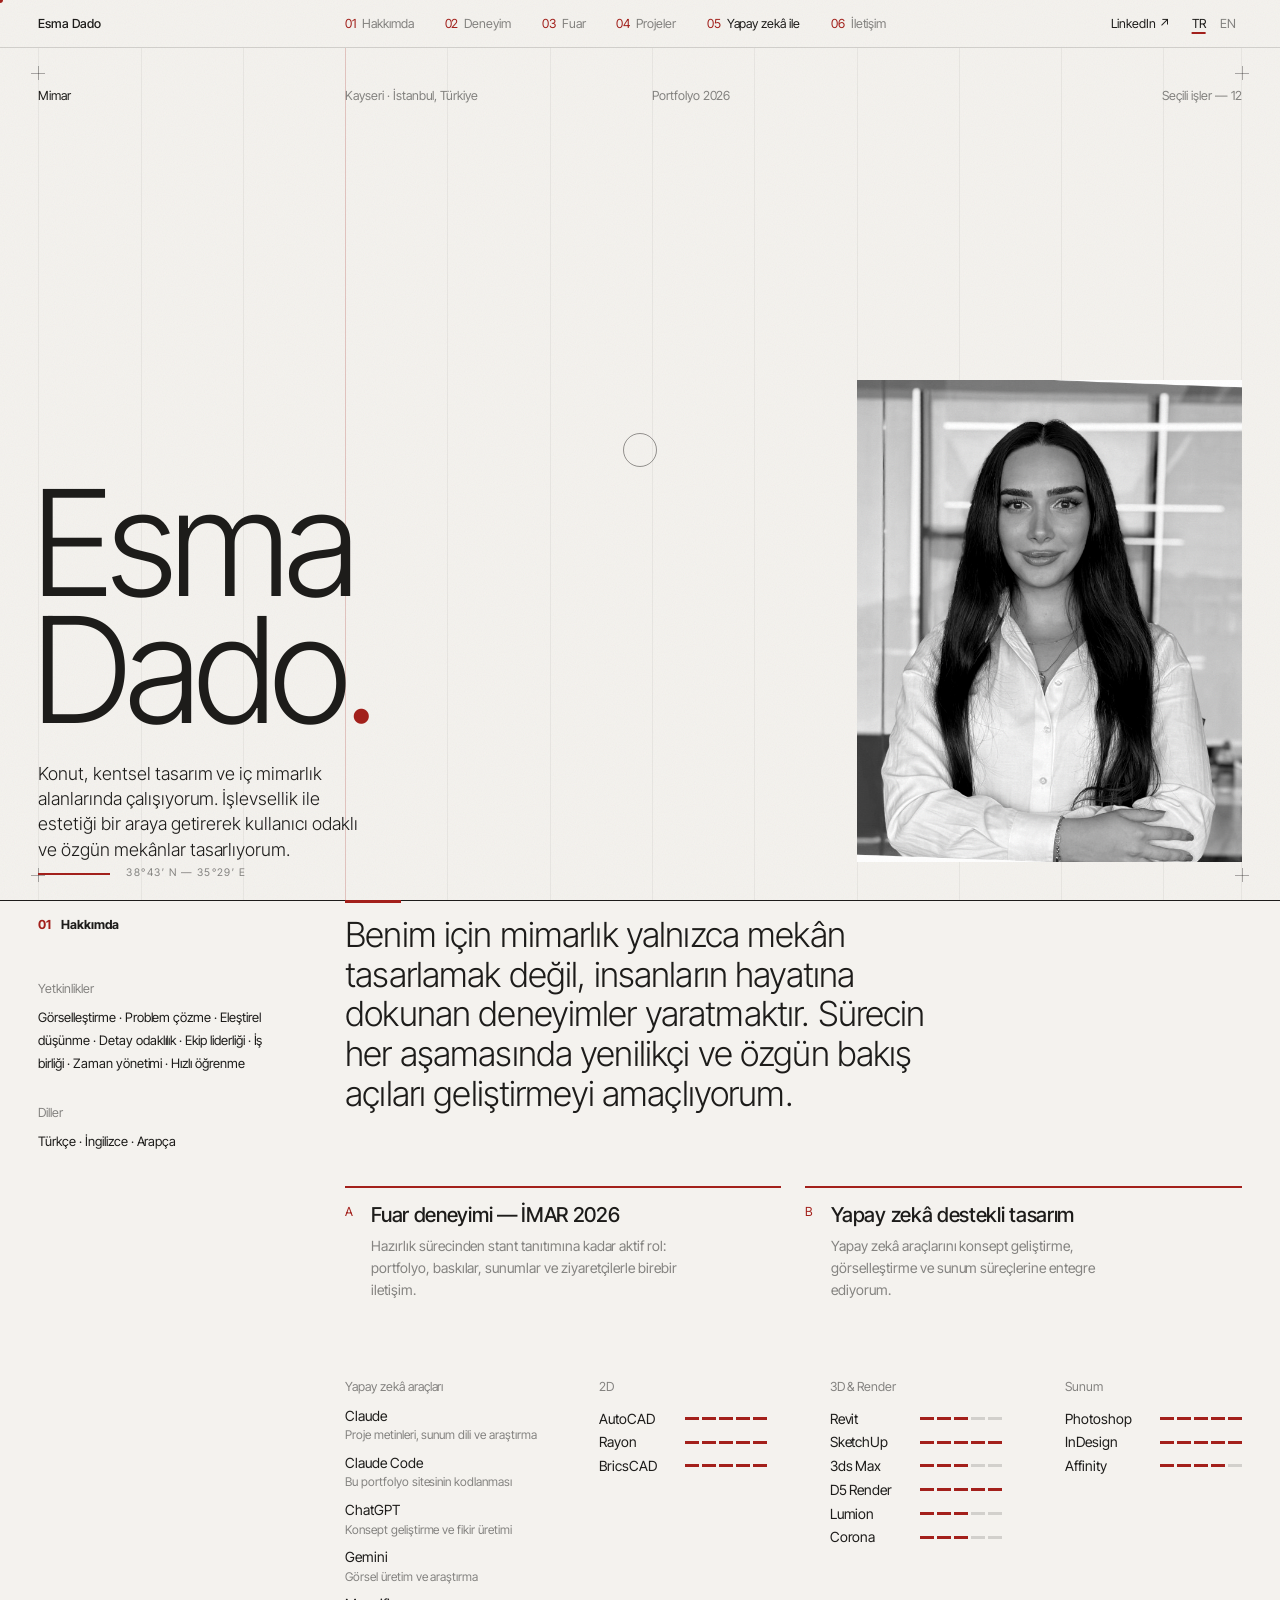
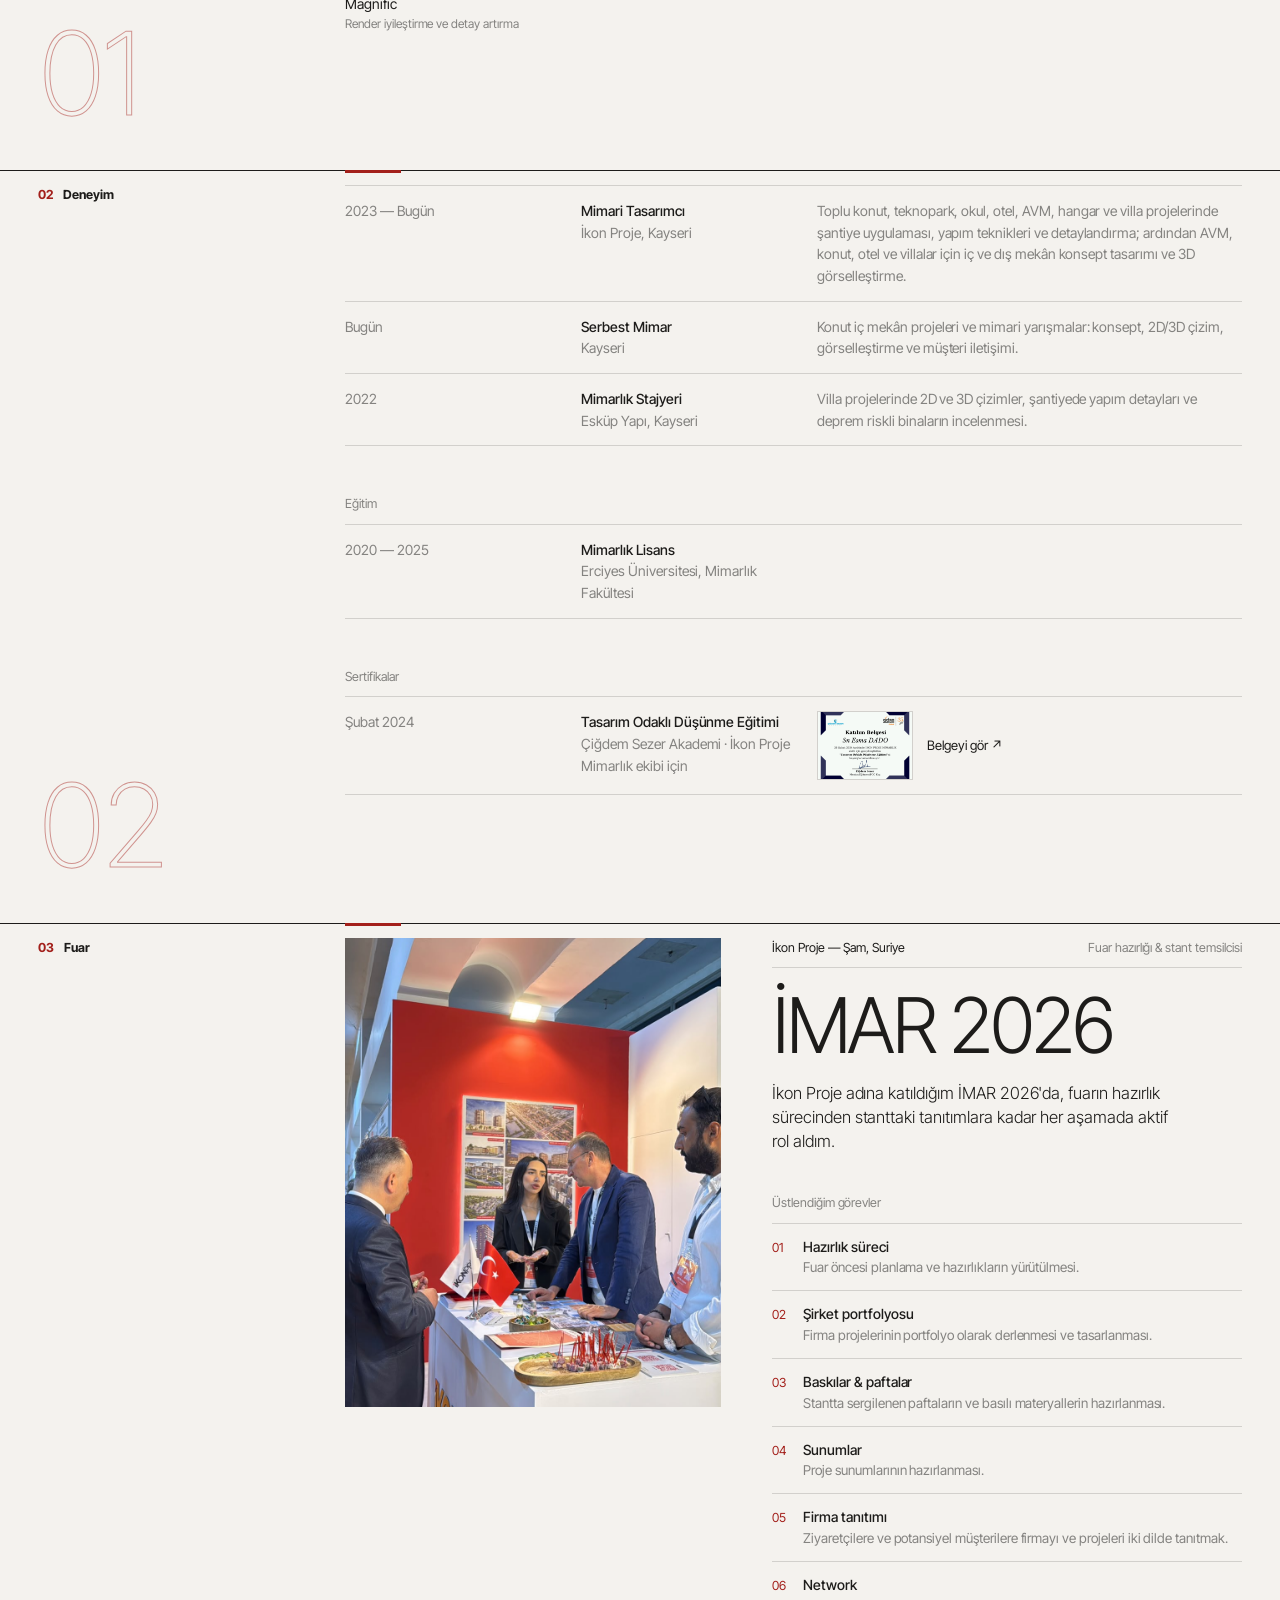
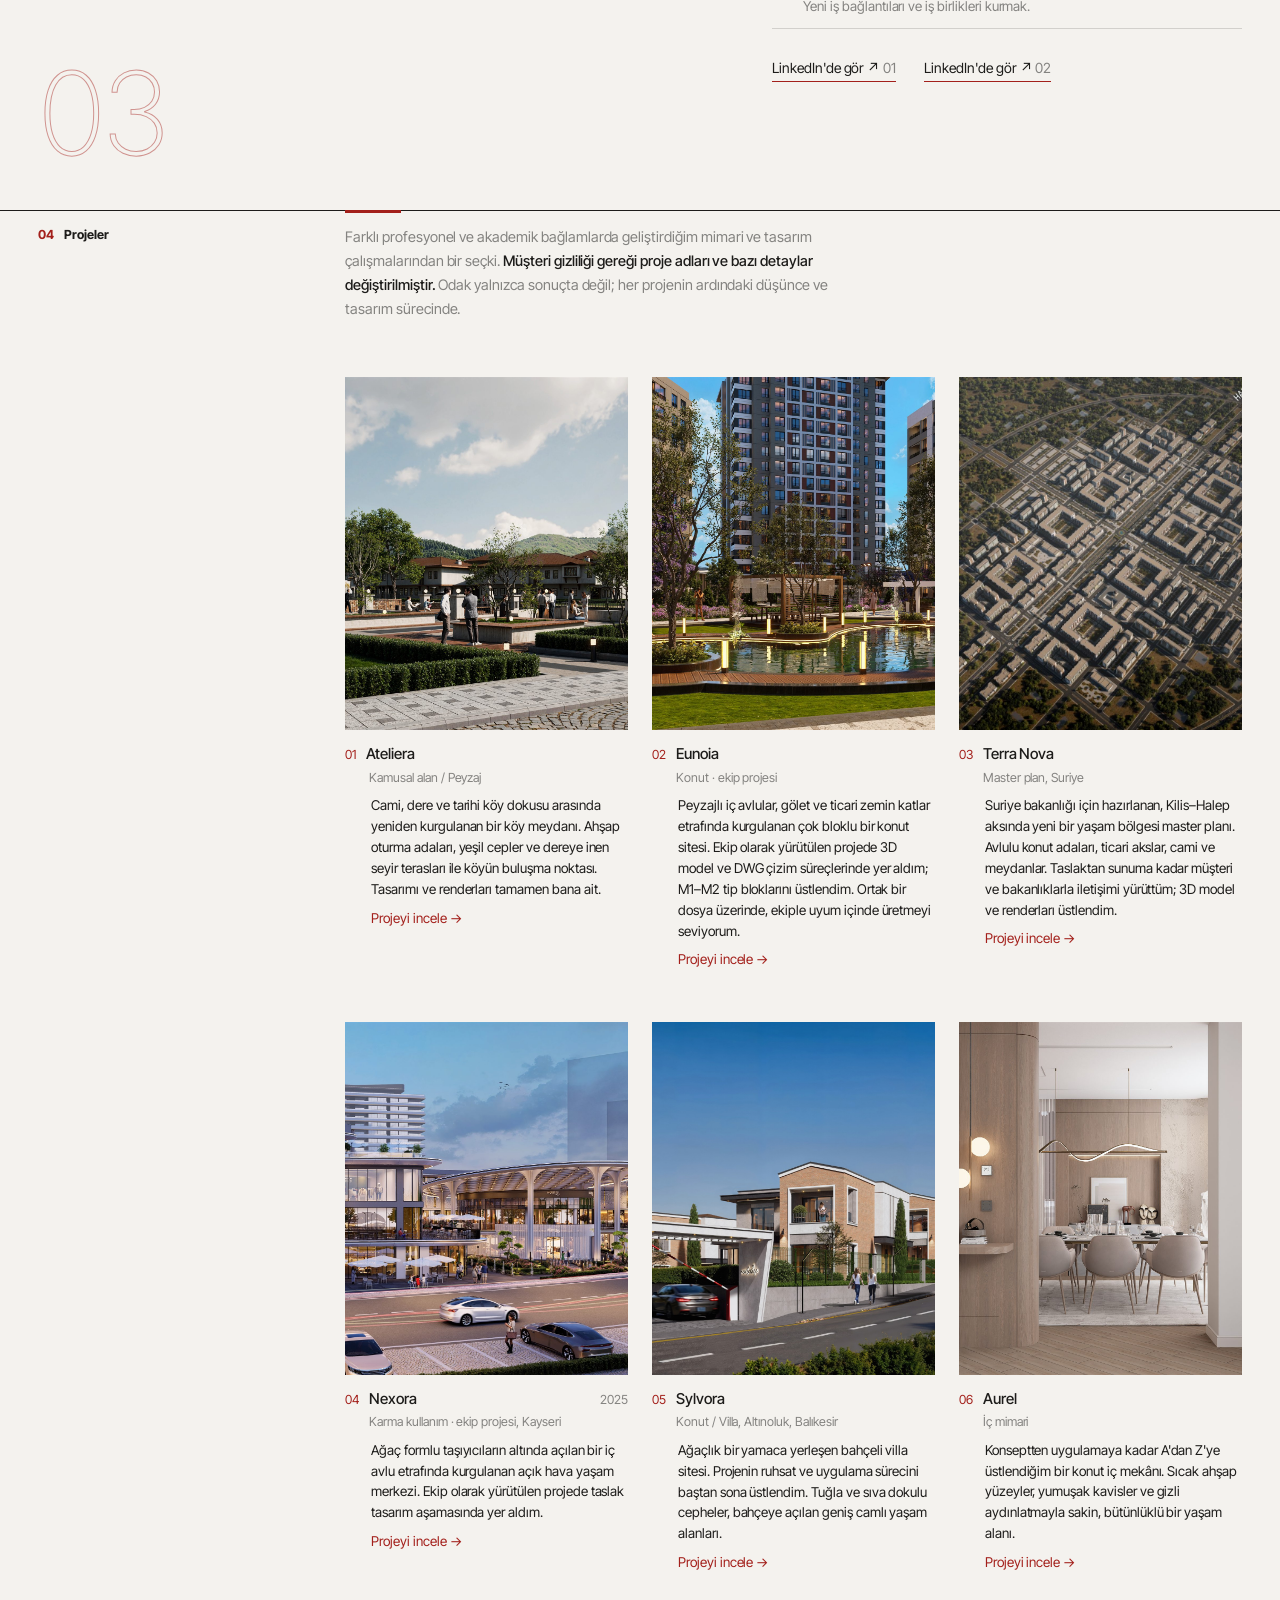
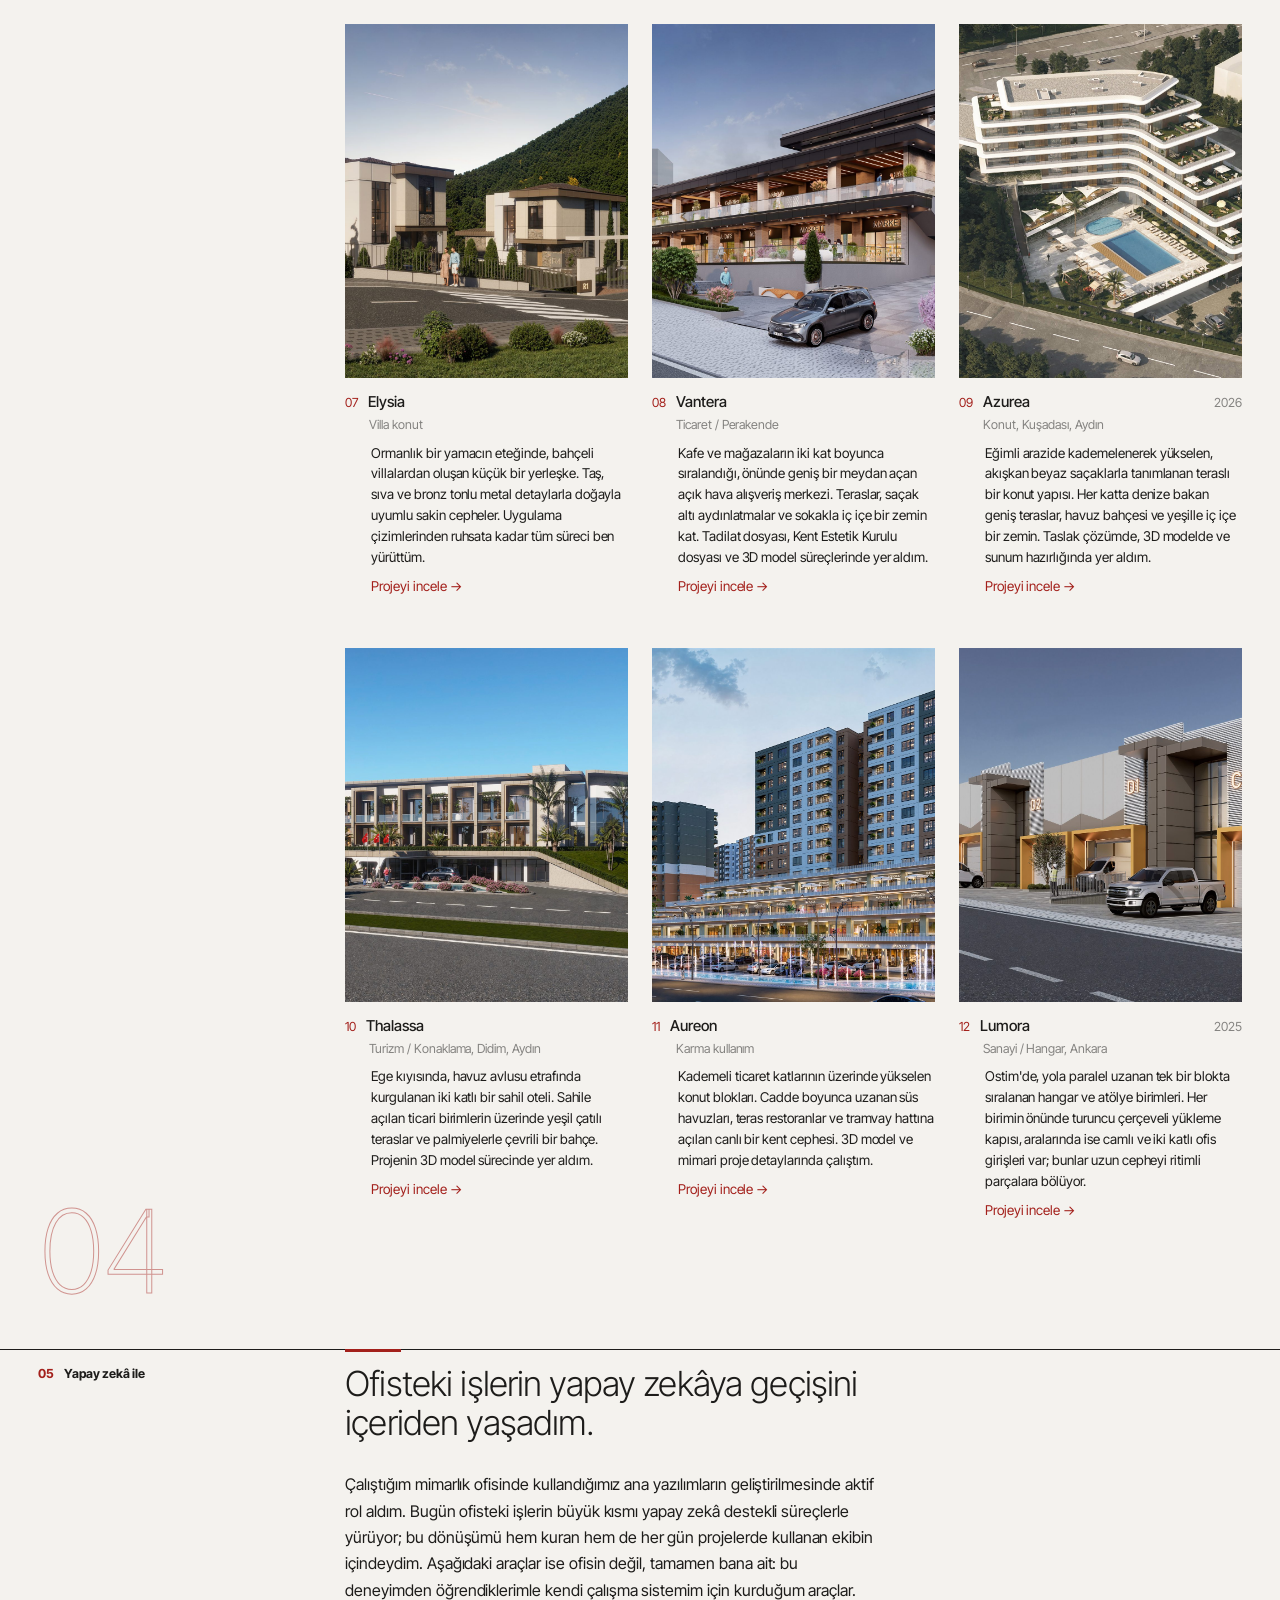
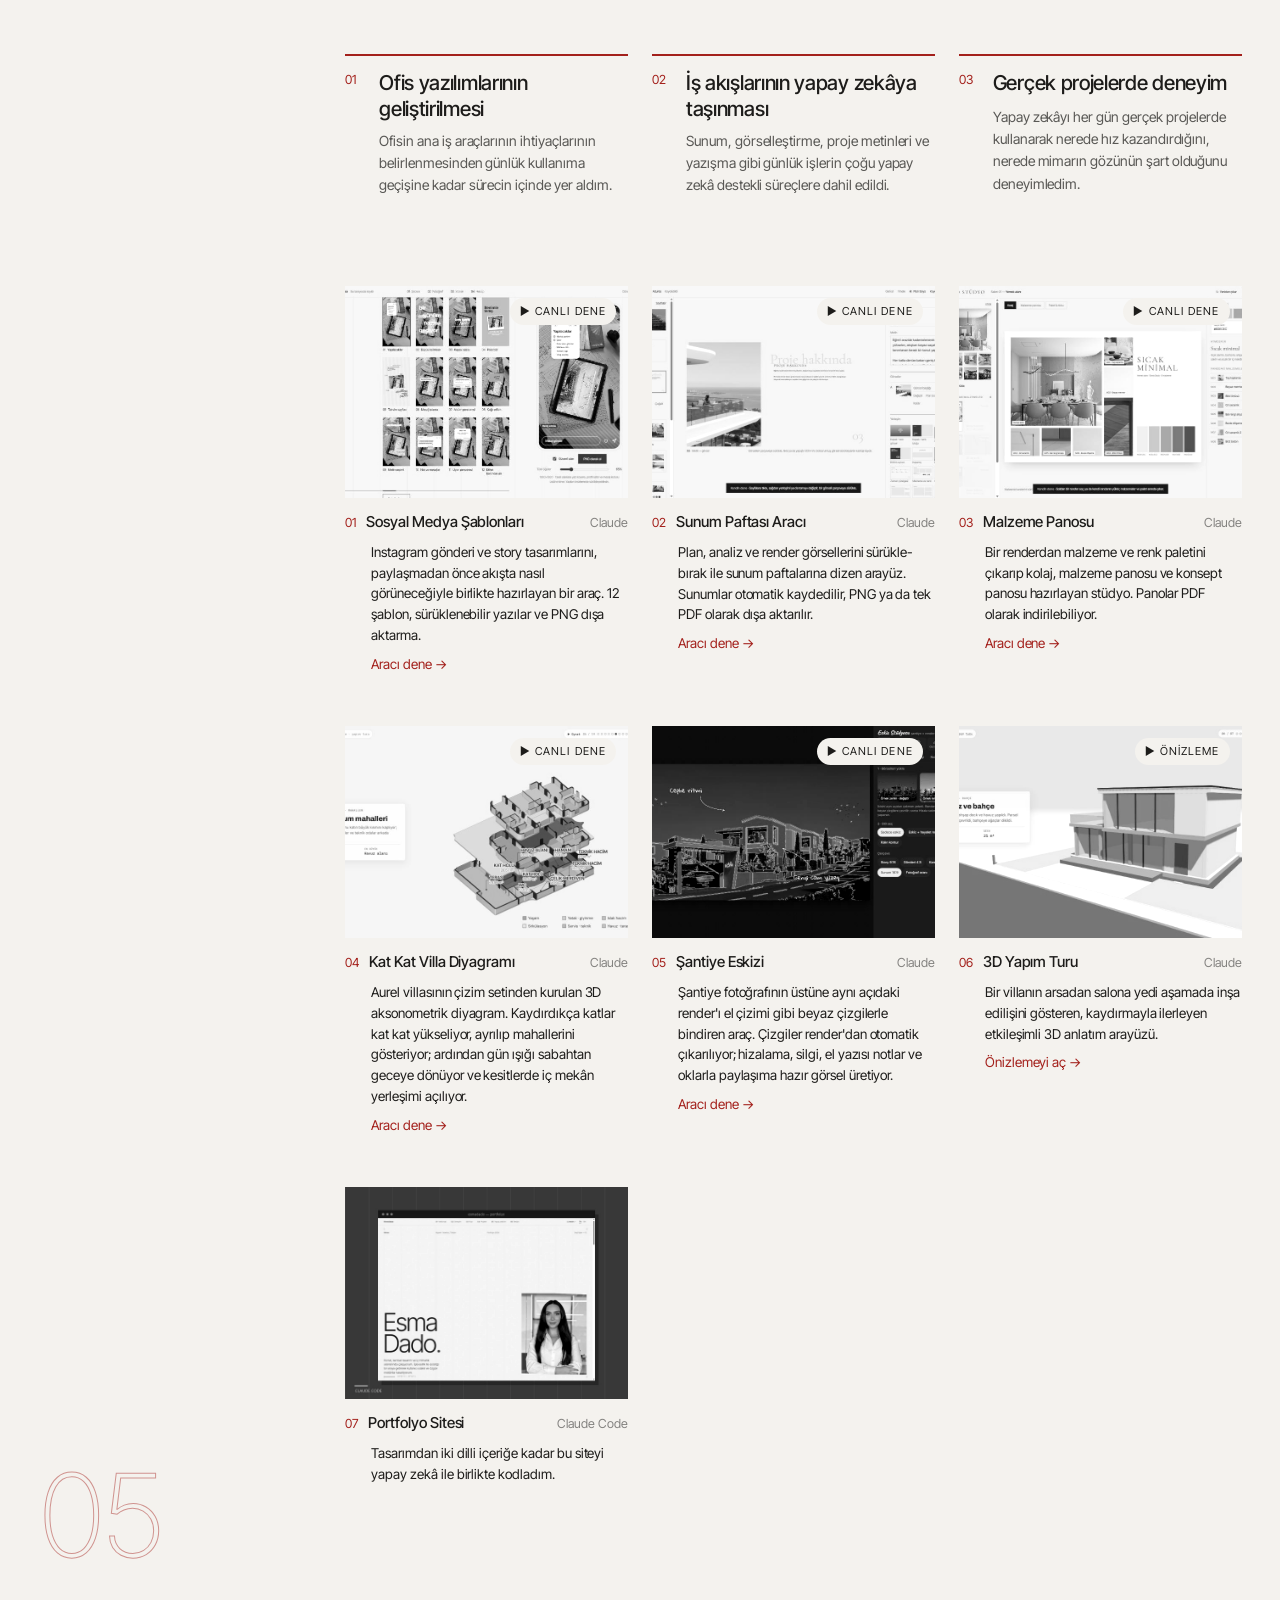
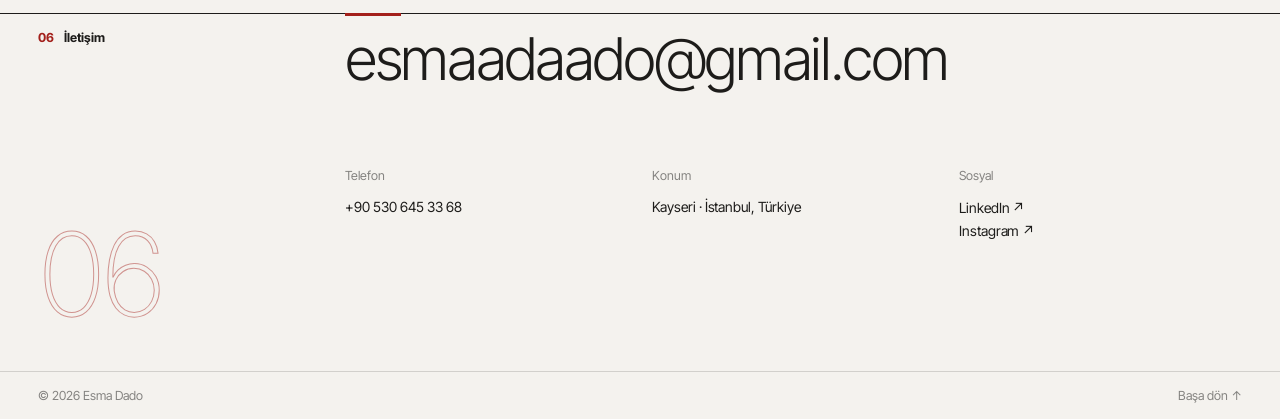
==== index.html @ 4243a0f6 "AI girişi: araçlar kişisel, ofisin değil Co-Authored-By: Claude Opus 5.5 <noreply@anthropic.com>" ====
<!doctype html>
<html lang="tr">
<head>
  <meta charset="utf-8" />
  <meta name="viewport" content="width=device-width, initial-scale=1" />
  <title>Esma Dado Portfolio</title>
  <meta name="description" content="Esma Dado — mimar. Konut, kentsel tasarım ve iç mimari projeleri, render ve yapay zekâ ile geliştirdiğim tasarım araçları." />
  <meta property="og:type" content="website" />
  <meta property="og:site_name" content="Esma Dado" />
  <meta property="og:title" content="Esma Dado — Mimar · Portfolyo" />
  <meta property="og:description" content="Konut, kentsel tasarım ve iç mimari projeleri, render ve yapay zekâ ile geliştirdiğim tasarım araçları." />
  <meta property="og:url" content="https://esmaadaado-hub.github.io/" />
  <meta property="og:image" content="https://esmaadaado-hub.github.io/assets/og.jpg" />
  <meta property="og:image:width" content="1200" />
  <meta property="og:image:height" content="630" />
  <meta property="og:locale" content="tr_TR" />
  <meta name="twitter:card" content="summary_large_image" />
  <link rel="icon" href="favicon.png" type="image/png" sizes="32x32" />
  <link rel="apple-touch-icon" href="apple-touch-icon.png" />
  <link rel="preconnect" href="https://fonts.googleapis.com" />
  <link rel="preconnect" href="https://fonts.gstatic.com" crossorigin />
  <link href="https://fonts.googleapis.com/css2?family=Inter+Tight:wght@300;400;500&display=swap" rel="stylesheet" />
  <link rel="stylesheet" href="style.css?v=20261121214829" />
</head>
<body>
  <!-- Sayfa, script.js tarafından data.js'e göre oluşturulur -->
  <div id="app"></div>
  <script src="data.js?v=20261121214829"></script>
  <script src="script.js?v=20261121214829"></script>
  <script src="editor.js?v=20261121214829"></script>
</body>
</html>
---- style.css ----
/* =========================================================
   STİLLER — renkler data.js içindeki "renkler"den gelir.
   ========================================================= */
:root {
  --paper: #f4f2ee;
  --ink: #1d1c1a;
  --red: #a3201b;
  --muted: color-mix(in srgb, var(--ink) 52%, var(--paper));
  --line: color-mix(in srgb, var(--ink) 16%, var(--paper));
  --font: "Inter Tight", "Helvetica Neue", Helvetica, Arial, sans-serif;
  --gx: clamp(16px, 3vw, 40px); /* sayfa kenar boşluğu */
  --gap: clamp(12px, 2vw, 24px); /* sütun aralığı */
}

* { box-sizing: border-box; margin: 0; padding: 0; }
html { scroll-behavior: smooth; }
body {
  background: var(--paper);
  color: var(--ink);
  font-family: var(--font);
  font-weight: 400;
  font-size: 14px;
  line-height: 1.55;
  letter-spacing: -0.003em;
  -webkit-font-smoothing: antialiased;
}
a { color: inherit; text-decoration: none; }
img { display: block; width: 100%; height: 100%; object-fit: cover; }
ul, ol { list-style: none; }
::selection { background: var(--red); color: var(--paper); }

/* 12 sütunlu ızgara */
.grid { display: grid; grid-template-columns: repeat(12, minmax(0, 1fr)); column-gap: var(--gap); padding: 0 var(--gx); }
.muted { color: var(--muted); }
.red { color: var(--red); }

/* ---------- Arka plan: çizim ızgarası + kâğıt dokusu ---------- */
.bg-grid {
  position: fixed; inset: 0; z-index: 0; pointer-events: none;
  height: 100vh;
}
.bg-grid i {
  display: block; height: 100%;
  border-left: 1px solid color-mix(in srgb, var(--ink) 5%, transparent);
}
.bg-grid i:last-child { border-right: 1px solid color-mix(in srgb, var(--ink) 5%, transparent); }
body::after {
  content: ""; position: fixed; inset: 0; z-index: 100; pointer-events: none;
  opacity: 0.06; mix-blend-mode: multiply;
  background-image: url("data:image/svg+xml,%3Csvg xmlns='http://www.w3.org/2000/svg' width='160' height='160'%3E%3Cfilter id='n'%3E%3CfeTurbulence type='fractalNoise' baseFrequency='.9' numOctaves='2' stitchTiles='stitch'/%3E%3C/filter%3E%3Crect width='100%25' height='100%25' filter='url(%23n)'/%3E%3C/svg%3E");
}
main, .foot { position: relative; z-index: 1; }

/* Kırmızı detaylar */
.bg-grid i:nth-child(4) { border-left-color: color-mix(in srgb, var(--red) 22%, transparent); }
.sec { position: relative; }
.sec-body { position: relative; }
.sec-body::before {
  content: ""; position: absolute; left: 0; top: -15px; width: 56px; height: 3px; background: var(--red);
}
.sec::after {
  content: attr(data-n); position: absolute; left: var(--gx); bottom: clamp(28px, 4vw, 56px); pointer-events: none;
  font-weight: 200; font-size: clamp(4.5rem, 9vw, 8.5rem); line-height: 0.8; letter-spacing: -0.05em;
  color: transparent; -webkit-text-stroke: 1px color-mix(in srgb, var(--red) 45%, transparent);
}
.bar { z-index: 10; }

/* Özel imleç */
html.has-cursor, html.has-cursor * { cursor: none !important; }
.cur-dot, .cur-ring { position: fixed; left: 0; top: 0; z-index: 200; pointer-events: none; }
.cur-dot { width: 6px; height: 6px; margin: -3px 0 0 -3px; border-radius: 50%; background: var(--red); }
.cur-ring {
  width: 34px; height: 34px; margin: -17px 0 0 -17px; border-radius: 50%;
  border: 1px solid color-mix(in srgb, var(--ink) 45%, transparent);
  display: grid; place-items: center;
  transition: width .25s ease, height .25s ease, margin .25s ease, background .25s ease, border-color .25s ease;
}
.cur-ring span { font-size: 11px; letter-spacing: .08em; color: var(--paper); opacity: 0; transition: opacity .2s; }
.cur-ring.on-link { width: 54px; height: 54px; margin: -27px 0 0 -27px; border-color: var(--red); background: color-mix(in srgb, var(--red) 8%, transparent); }
.cur-ring.on-card { width: 86px; height: 86px; margin: -43px 0 0 -43px; border-color: var(--red); background: var(--red); }
.cur-ring.on-card span { opacity: 1; }
.cur-ring.down { width: 26px; height: 26px; margin: -13px 0 0 -13px; }
html.cur-out .cur-dot, html.cur-out .cur-ring { opacity: 0; }

/* Giriş: pafta işaretleri */
.hero { position: relative; }
.marks { position: absolute; inset: 18px var(--gx); pointer-events: none; }
.cm { position: absolute; width: 14px; height: 14px; }
.cm::before, .cm::after { content: ""; position: absolute; background: var(--ink); opacity: 0.35; }
.cm::before { left: 0; right: 0; top: 50%; height: 1px; }
.cm::after { top: 0; bottom: 0; left: 50%; width: 1px; }
.cm.tl { top: 0; left: -7px; } .cm.tr { top: 0; right: -7px; }
.cm.bl { bottom: 0; left: -7px; } .cm.br { bottom: 0; right: -7px; }
.coord {
  position: absolute; left: 88px; bottom: 1px;
  font-size: 10.5px; letter-spacing: 0.14em; color: var(--muted); white-space: nowrap;
}
.datum { position: absolute; left: 0; bottom: 7px; width: 72px; height: 2px; background: var(--red); }

/* ---------- Üst çubuk ---------- */
.bar {
  position: sticky; top: 0; z-index: 10;
  background: var(--paper);
  border-bottom: 1px solid var(--line);
  height: 48px; align-items: center;
  font-size: 12.5px;
}
.bar .who { grid-column: 1 / 4; font-weight: 500; }
.bar nav { grid-column: 4 / 10; display: flex; gap: clamp(14px, 2.4vw, 32px); }
.bar nav a { color: var(--muted); transition: color 0.2s; }
.bar nav a:hover, .bar nav a.on { color: var(--ink); }
.bar nav a span { color: var(--red); margin-right: 6px; }
.lang { grid-column: 10 / 13; justify-self: end; display: flex; align-items: center; gap: 2px; }
.lang .li { margin-right: 14px; white-space: nowrap; transition: color 0.2s; }
.lang .li:hover { color: var(--red); }
.lang button {
  font: inherit; background: none; border: 0; cursor: pointer; color: var(--muted);
  padding: 4px 6px;
}
.lang button.on { color: var(--ink); text-decoration: underline; text-decoration-color: var(--red); text-underline-offset: 4px; text-decoration-thickness: 1.5px; }

/* ---------- Giriş ---------- */
.hero { min-height: calc(100svh - 48px); align-content: space-between; padding-top: var(--gx); padding-bottom: var(--gx); row-gap: 48px; }
.hero-meta { grid-column: 1 / 13; display: grid; grid-template-columns: subgrid; font-size: 12.5px; }
.hero-meta p:nth-child(1) { grid-column: 1 / 4; }
.hero-meta p:nth-child(2) { grid-column: 4 / 7; }
.hero-meta p:nth-child(3) { grid-column: 7 / 10; }
.hero-meta p:nth-child(4) { grid-column: 10 / 13; text-align: right; }

.hero-photo { grid-column: 9 / 13; grid-row: 2; align-self: end; aspect-ratio: 4 / 5; overflow: hidden; background: var(--line); }
.hero-photo img { filter: grayscale(1) contrast(1.05); transition: filter 0.6s; }
.hero-photo:hover img { filter: none; }

.hero-name { grid-column: 1 / 9; grid-row: 2; align-self: end; }
.hero-name h1 {
  font-weight: 300; font-size: clamp(3.4rem, 11.5vw, 11rem);
  line-height: 0.86; letter-spacing: -0.055em; margin-left: -0.05em;
}
.hero-name h1 i { font-style: normal; color: var(--red); }
.hero-name p { margin-top: 28px; max-width: 34ch; font-size: clamp(1rem, 1.4vw, 1.2rem); line-height: 1.4; font-weight: 300; }

/* ---------- Bölümler ---------- */
.sec { border-top: 1px solid var(--ink); padding-top: 14px; padding-bottom: clamp(72px, 10vw, 140px); }
.sec-head { grid-column: 1 / 4; font-size: 12.5px; display: flex; gap: 10px; align-self: start; }
.sec-head span { color: var(--red); }
.sec-body { grid-column: 4 / 13; }

.lead { font-weight: 300; font-size: clamp(1.5rem, 2.7vw, 2.5rem); line-height: 1.15; letter-spacing: -0.025em; max-width: 30ch; }
.cols { display: grid; grid-template-columns: repeat(auto-fit, minmax(150px, 1fr)); gap: var(--gap); margin-top: clamp(40px, 6vw, 80px); }
.cols h3, .label { font-weight: 400; font-size: 12.5px; color: var(--muted); margin-bottom: 10px; }
.cols li { line-height: 1.7; }
/* Hakkımda: sütunlar içerik kadar, aradaki boşluklar eşit */
#hakkimda .cols { display: flex; flex-wrap: wrap; justify-content: space-between; column-gap: 32px; row-gap: 32px; }
#hakkimda .cols > div { flex: 0 0 auto; }
/* Hakkımda: sol boşlukta sade yetkinlik ve dil listesi */
.sec-aside { grid-column: 1 / 4; grid-row: 1; align-self: start; margin-top: 64px; padding-right: var(--gap); }
#hakkimda .sec-head, #hakkimda .sec-body { grid-row: 1; }
.sec-aside h3 { font-weight: 400; font-size: 12.5px; color: var(--muted); margin: 0 0 8px; }
.sec-aside p { font-size: 13px; line-height: 1.75; max-width: 30ch; margin-bottom: 28px; }
/* Yapay zekâ araçları */
.cols li.ai-tool { line-height: 1.35; margin-bottom: 10px; }
.cols li.ai-tool small { display: block; color: var(--muted); font-size: 12px; margin-top: 2px; }
.ai-works .work-img { aspect-ratio: 4 / 3; }
/* Yapay zekâ bölümü girişi: ofisteki deneyim */
.ai-intro { margin-bottom: clamp(48px, 7vw, 96px); }
.ai-intro .lead { max-width: 26ch; }
.ai-intro .para { max-width: 60ch; color: var(--ink); font-size: 16px; line-height: 1.65; }
.focus.ai-points { grid-template-columns: repeat(3, minmax(0, 1fr)); margin-top: clamp(32px, 4vw, 56px); }
.focus.ai-points > div { grid-template-columns: 3ch 1fr; }
.focus.ai-points p { color: color-mix(in srgb, var(--ink) 72%, var(--paper)); font-size: 14px; line-height: 1.6; }
@media (max-width: 1000px) { .focus.ai-points { grid-template-columns: 1fr; row-gap: 24px; } }
.work-img .play {
  position: absolute; right: 12px; top: 12px; font-style: normal; font-size: 11px; letter-spacing: .1em; text-transform: uppercase;
  background: var(--paper); color: var(--ink); padding: 5px 10px; border-radius: 99px;
}
/* AI önizleme penceresi */
.ai-view { padding-top: var(--gx); padding-bottom: 60px; row-gap: 28px; align-items: start; }
.ai-frame { grid-column: 1 / 10; position: relative; aspect-ratio: 16 / 10; background: var(--ink); overflow: hidden; }
.ai-frame iframe { position: absolute; inset: 0; width: 100%; height: 100%; border: 0; pointer-events: none; }
.ai-shield { position: absolute; inset: 0; }
.ai-img { position: absolute; inset: 0; overflow: auto; scrollbar-width: none; background: var(--paper); }
.ai-img img { display: block; width: 100%; height: auto; }
.ai-badge {
  position: absolute; left: 14px; bottom: 14px; font-size: 11px; letter-spacing: .12em; text-transform: uppercase;
  background: var(--red); color: var(--paper); padding: 5px 10px;
}
.ai-frame.live { aspect-ratio: 16 / 10 !important; box-shadow: 0 0 0 1px var(--line); }
.ai-scale { position: absolute; left: 0; top: 0; width: 1440px; height: 900px; transform-origin: 0 0; }
.ai-frame.live iframe { pointer-events: auto; }
.ai-full { color: var(--red); text-decoration: underline; text-underline-offset: 4px; font-size: 13px; }
.ai-info { grid-column: 10 / 13; }
.ai-info h2 { font-weight: 300; font-size: clamp(1.8rem, 2.6vw, 2.6rem); letter-spacing: -.04em; line-height: 1; margin: 6px 0 16px; }
/* Yazılım seviyeleri */
.cols li.sk { display: flex; align-items: center; justify-content: space-between; gap: 28px; }
.lv { display: inline-flex; gap: 3px; flex-shrink: 0; }
.lv i { display: block; width: 14px; height: 3px; background: var(--line); }
.lv i.on { background: var(--red); }
/* Öne çıkanlar */
.focus { display: grid; grid-template-columns: repeat(2, minmax(0, 1fr)); gap: var(--gap); margin-top: clamp(40px, 6vw, 72px); }
.focus > div { border-top: 2px solid var(--red); padding-top: 14px; display: grid; grid-template-columns: 2ch 1fr; column-gap: 10px; }
.focus span { font-size: 12.5px; }
.focus h3 { font-weight: 500; font-size: clamp(1.05rem, 1.6vw, 1.35rem); letter-spacing: -0.015em; line-height: 1.25; }
.focus p { grid-column: 2; color: var(--muted); margin-top: 8px; max-width: 40ch; }
.para { max-width: 52ch; color: var(--muted); margin-top: 28px; font-size: 15px; }

/* Deneyim tablosu */
.table li {
  display: grid; grid-template-columns: 3fr 3fr 6fr; gap: var(--gap);
  padding: 14px 0; border-top: 1px solid var(--line);
}
.table li:last-child { border-bottom: 1px solid var(--line); }
.table .t { font-weight: 500; }
.table .d { color: var(--muted); }
.table + .label { margin-top: 48px; }
.certs .cert { display: flex; align-items: center; gap: 14px; font-size: 13px; transition: color .2s; }
.certs .cert img { width: 96px; height: auto; border: 1px solid var(--line); }
.certs .cert:hover { color: var(--red); }

/* Fuar */
.fair { display: grid; grid-template-columns: 4fr 5fr; gap: clamp(24px, 4vw, 64px); align-items: start; }
.fair-img { aspect-ratio: 4 / 5; overflow: hidden; background: var(--line); position: sticky; top: 72px; }
.fair-img img { object-position: 50% 45%; }
.fair-meta { display: flex; justify-content: space-between; gap: 12px; font-size: 12.5px; border-bottom: 1px solid var(--line); padding-bottom: 10px; }
.fair-title { font-weight: 300; font-size: clamp(2.6rem, 6vw, 5.6rem); letter-spacing: -0.05em; line-height: 0.95; margin: 22px 0 18px; }
.fair-intro { font-size: clamp(1rem, 1.3vw, 1.15rem); font-weight: 300; line-height: 1.45; max-width: 40ch; margin-bottom: 40px; }
.tasks li { display: grid; grid-template-columns: 2.4ch 1fr; gap: 12px; padding: 12px 0; border-top: 1px solid var(--line); }
.tasks li:last-child { border-bottom: 1px solid var(--line); }
.tasks span { font-size: 12.5px; padding-top: 2px; }
.tasks b { font-weight: 500; }
.tasks p { color: var(--muted); font-size: 13.5px; }
.fair-links { display: flex; flex-wrap: wrap; gap: 12px 28px; margin-top: 28px; }
.fair-link { display: inline-block; border-bottom: 1.5px solid var(--red); padding-bottom: 2px; transition: color 0.2s; }
.fair-link:hover { color: var(--red); }

/* Projeler (6'lı ızgara) */
.works { display: grid; grid-template-columns: repeat(3, minmax(0, 1fr)); gap: clamp(32px, 4vw, 56px) var(--gap); }
.proj-note { max-width: 62ch; color: var(--muted); font-size: 14.5px; line-height: 1.65; margin: 0 0 clamp(36px, 5vw, 56px); }
.proj-note b { color: var(--ink); font-weight: 500; }
.work { display: block; }
.work-img {
  position: relative; aspect-ratio: 4 / 5; overflow: hidden;
  background: var(--red); color: var(--paper);
}
.work:nth-child(3n + 2) .work-img { background: color-mix(in srgb, var(--red) 12%, var(--paper)); color: var(--red); }
.work:nth-child(3n + 3) .work-img { background: var(--ink); }
.work-img .n {
  position: absolute; left: 14px; bottom: 6px;
  font-size: clamp(3rem, 6vw, 5.5rem); font-weight: 300; letter-spacing: -0.05em; line-height: 1;
}
.work-img img { transition: transform 0.8s cubic-bezier(.2,.7,.2,1); }
.work:hover .work-img img { transform: scale(1.03); }
/* Yapay zekâ önizlemeleri: profil fotoğrafı gibi siyah-beyaz, üstüne gelince renkli */
@media (hover: hover) {
  .ai-works .work-img img { filter: grayscale(1) contrast(1.05); transition: filter 0.6s, transform 0.8s cubic-bezier(.2,.7,.2,1); }
  .ai-works .work:hover .work-img img, .ai-works .work:focus-visible .work-img img { filter: none; }
}
.work-cap { display: grid; grid-template-columns: auto 1fr auto; gap: 10px; padding-top: 12px; align-items: baseline; }
.work-cap .no { color: var(--red); font-size: 12.5px; }
.work-cap h3 { font-weight: 500; font-size: 15px; }
.work-cap .y { color: var(--muted); font-size: 12.5px; }
.work .meta { color: var(--muted); font-size: 12.5px; margin-top: 2px; padding-left: calc(2ch + 10px); }
.work .desc { margin-top: 8px; font-size: 13.5px; max-width: 40ch; padding-left: calc(2ch + 10px); }

.work .more { color: var(--red); }

/* Proje sayfası */
body.locked { overflow: hidden; }
.modal { position: fixed; inset: 0; z-index: 50; background: var(--paper); overflow-y: auto; }
.modal[hidden] { display: none; }
.modal .bar { position: sticky; }
.m-title { grid-column: 4 / 10; font-size: 12.5px; }
.m-close { grid-column: 10 / 13; justify-self: end; transition: color 0.2s; }
.m-close:hover { color: var(--red); }
.m-body { padding-top: var(--gx); padding-bottom: 80px; align-items: start; }
.m-info { grid-column: 1 / 5; position: sticky; top: calc(48px + var(--gx)); padding-right: var(--gap); }
.m-info h2 { font-weight: 300; font-size: clamp(2rem, 3.6vw, 3.4rem); letter-spacing: -0.045em; line-height: 1; margin: 8px 0 20px; }
.m-desc { font-weight: 300; font-size: 15px; line-height: 1.55; margin-bottom: 36px; max-width: 42ch; }
.m-info .label { margin-top: 0; }
.m-info .tasks { margin-bottom: 36px; }
.m-files a { display: flex; justify-content: space-between; gap: 12px; padding: 12px 0; border-top: 1px solid var(--line); border-bottom: 1px solid var(--line); transition: color 0.2s; }
.m-files a:hover { color: var(--red); }
.m-note { font-size: 13px; color: var(--muted); border-top: 1px solid var(--line); border-bottom: 1px solid var(--line); padding: 12px 0 12px 12px; border-left: 2px solid var(--red); max-width: 44ch; }
.m-gallery { grid-column: 5 / 13; display: grid; gap: var(--gap); }
.m-gallery figure { background: var(--line); }
.m-gallery img { height: auto; }
.m-gallery figcaption { background: var(--paper); font-size: 12px; color: var(--muted); padding-top: 6px; }

/* İletişim */
.mail {
  display: inline-block; font-weight: 300; font-size: clamp(1.8rem, 4.6vw, 4.2rem);
  letter-spacing: -0.04em; line-height: 1.05;
  background: linear-gradient(var(--red), var(--red)) 0 100% / 0 2px no-repeat;
  transition: background-size 0.4s, color 0.3s;
}
.mail:hover { color: var(--red); background-size: 100% 2px; }
.cols a:hover, .table a:hover, .foot a:hover { color: var(--red); }

/* Alt bilgi */
.foot { border-top: 1px solid var(--line); height: 48px; align-items: center; font-size: 12.5px; color: var(--muted); }
.foot p { grid-column: 1 / 7; }
.foot a { grid-column: 7 / 13; justify-self: end; }

/* ---------- Tablet ---------- */
@media (max-width: 1000px) {
  .works { grid-template-columns: repeat(2, minmax(0, 1fr)); }
  .work:nth-child(3n + 2) .work-img, .work:nth-child(3n + 3) .work-img { background: var(--red); color: var(--paper); }
  .work:nth-child(4n + 2) .work-img, .work:nth-child(4n + 3) .work-img { background: var(--ink); color: var(--paper); }
}

/* ---------- Telefon ---------- */
@media (max-width: 720px) {
  .bar nav { display: none; }
  .bar .who { grid-column: 1 / 9; }
  .lang { grid-column: 9 / 13; }
  .hero-meta p:nth-child(1) { grid-column: 1 / 7; }
  .hero-meta p:nth-child(2) { grid-column: 7 / 13; text-align: right; }
  .hero-meta p:nth-child(3), .hero-meta p:nth-child(4) { display: none; }
  .hero-photo { grid-column: 1 / 8; grid-row: 2; }
  .hero-name { grid-column: 1 / 13; grid-row: 3; }
  .sec-head { grid-column: 1 / 13; margin-bottom: 28px; }
  .sec-body { grid-column: 1 / 13; }
  .cols { grid-template-columns: 1fr 1fr; row-gap: 32px; }
  .table li { grid-template-columns: 1fr; gap: 2px; }
  .focus { grid-template-columns: 1fr; row-gap: 28px; }
  .fair { grid-template-columns: 1fr; }
  .marks { display: none; }
  .sec-aside { grid-column: 1 / 13; grid-row: auto; margin: 0 0 8px; }
  #hakkimda .sec-head, #hakkimda .sec-body { grid-row: auto; }
  .sec::after { display: none; }
  .ai-frame, .ai-info { grid-column: 1 / 13; }
  .ai-frame { aspect-ratio: 3 / 4; }
  .m-title { display: none; }
  .m-close { grid-column: 9 / 13; }
  .m-info, .m-gallery { grid-column: 1 / 13; }
  .m-info { position: static; padding-right: 0; margin-bottom: 32px; }
  .fair-img { position: static; }
  .hero { min-height: 0; row-gap: 32px; }
  .lang .li { margin-right: 8px; }
  .works { grid-template-columns: 1fr; }
  .work .meta, .work .desc { padding-left: 0; }
}
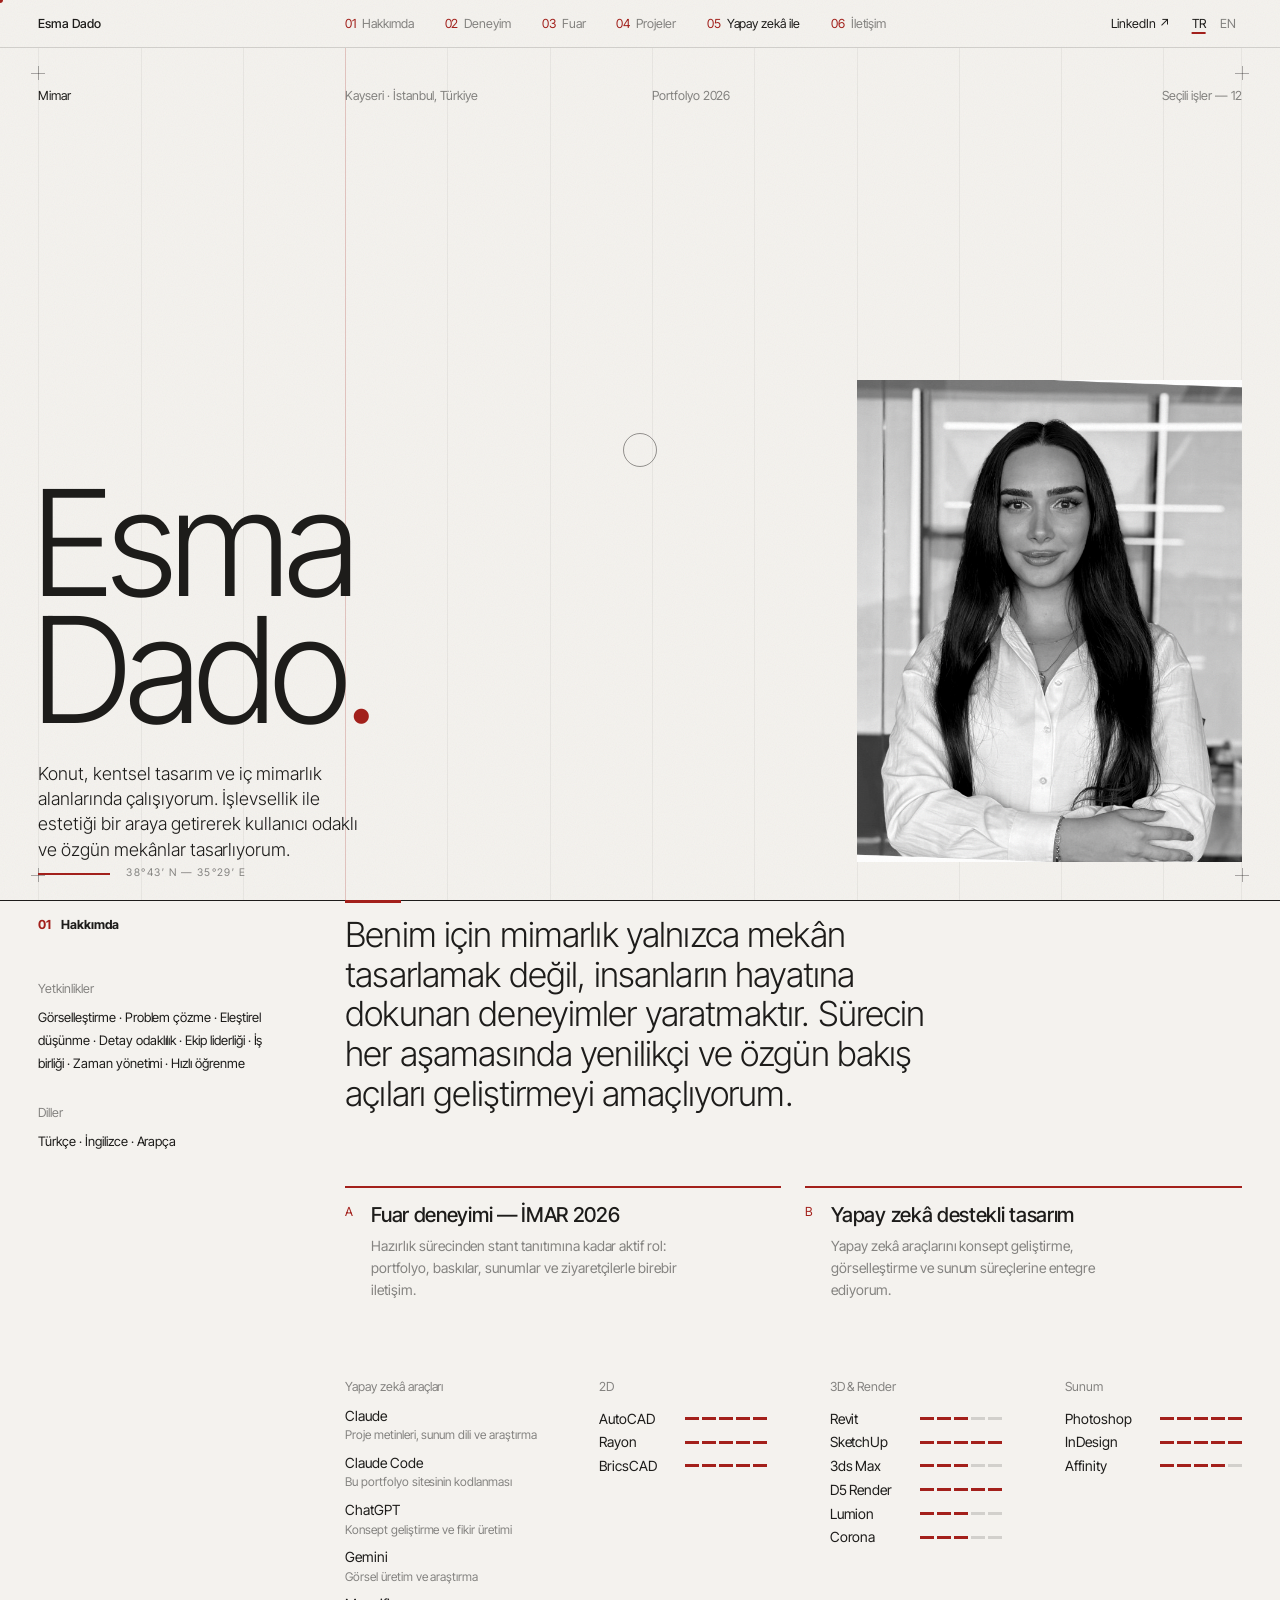
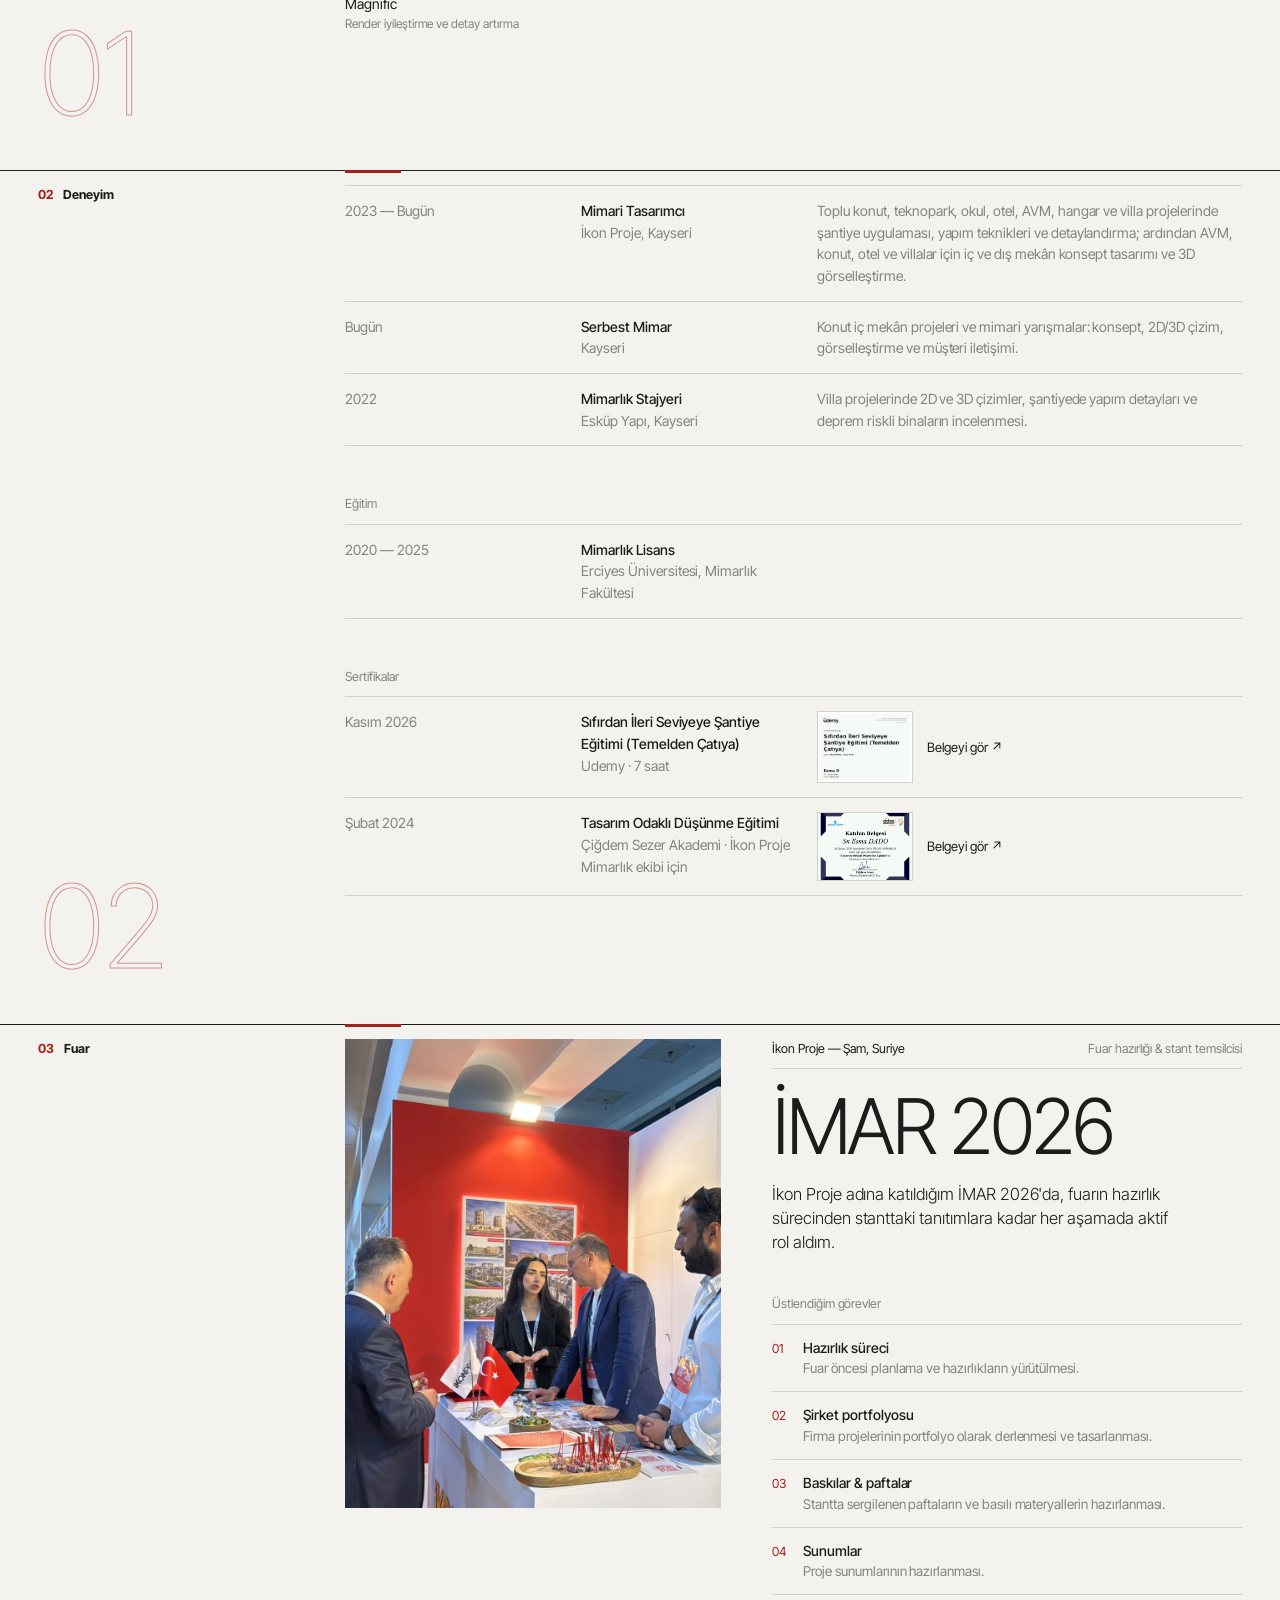
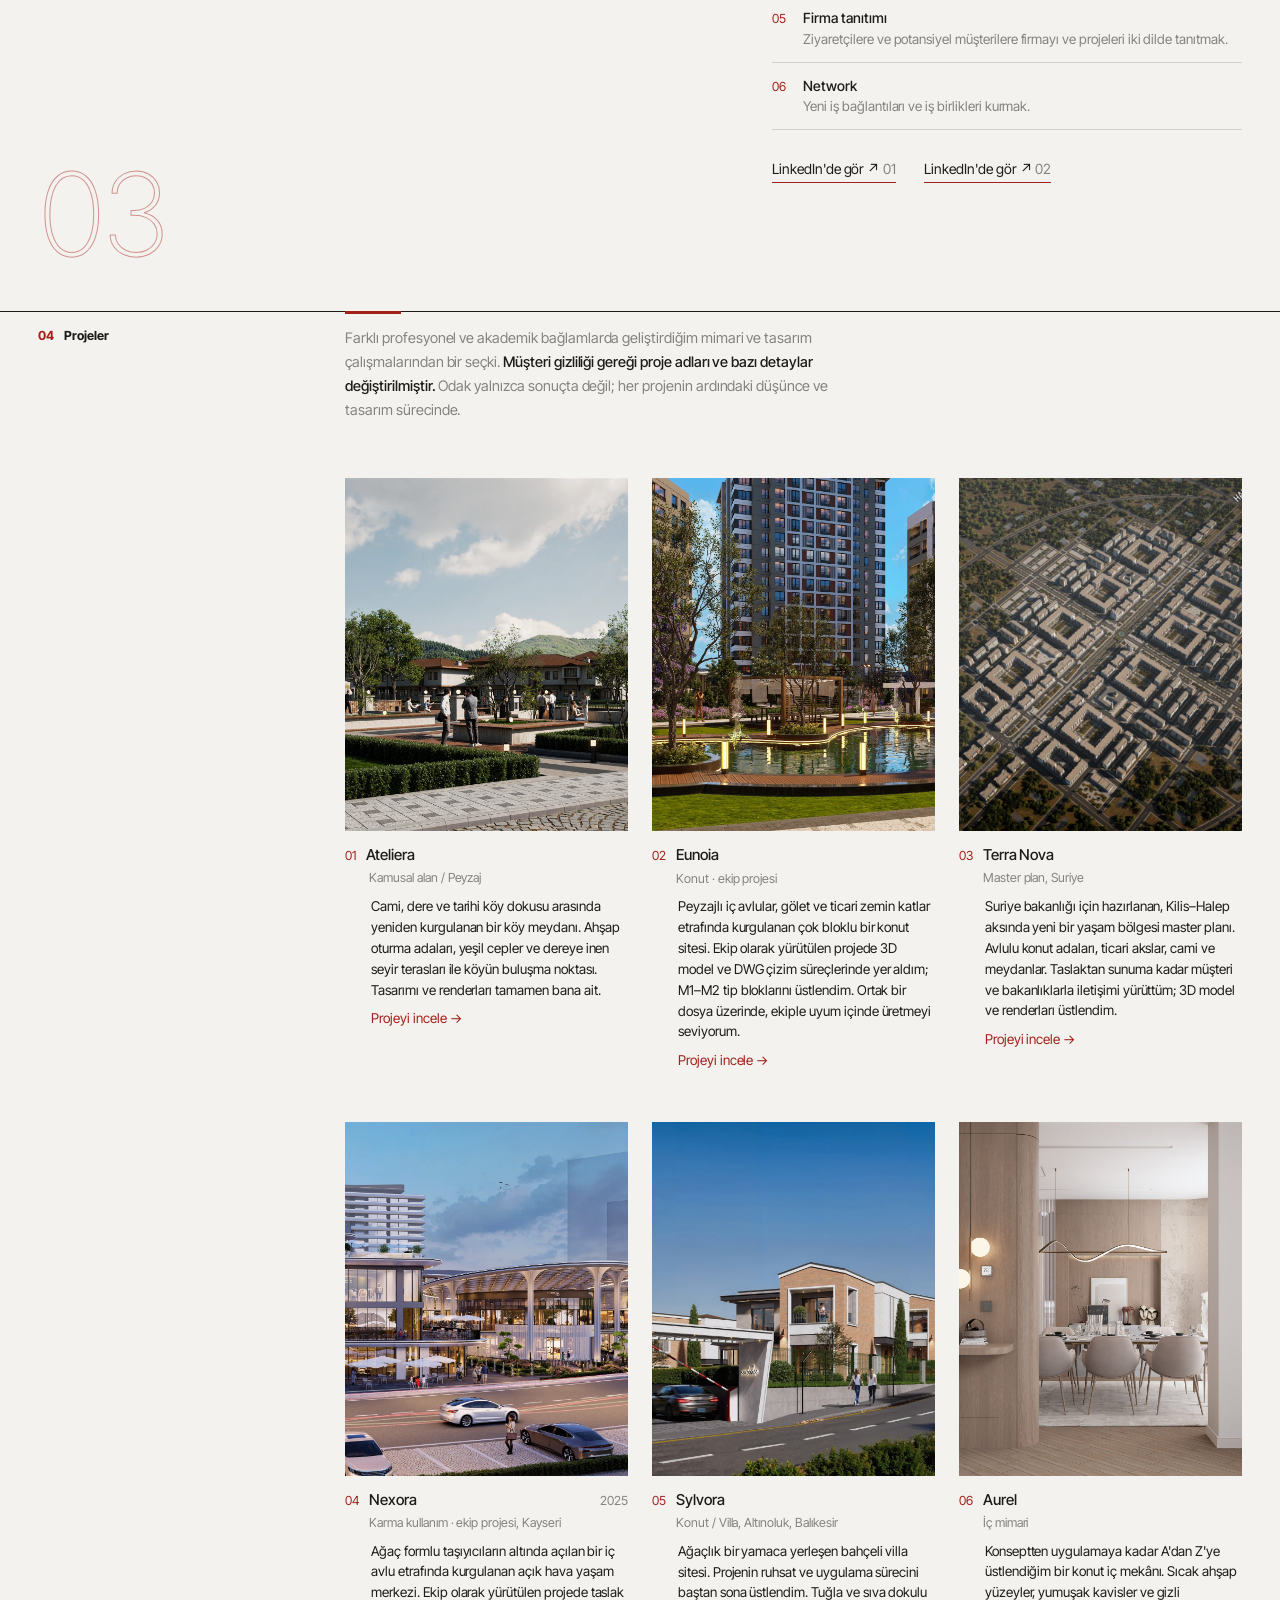
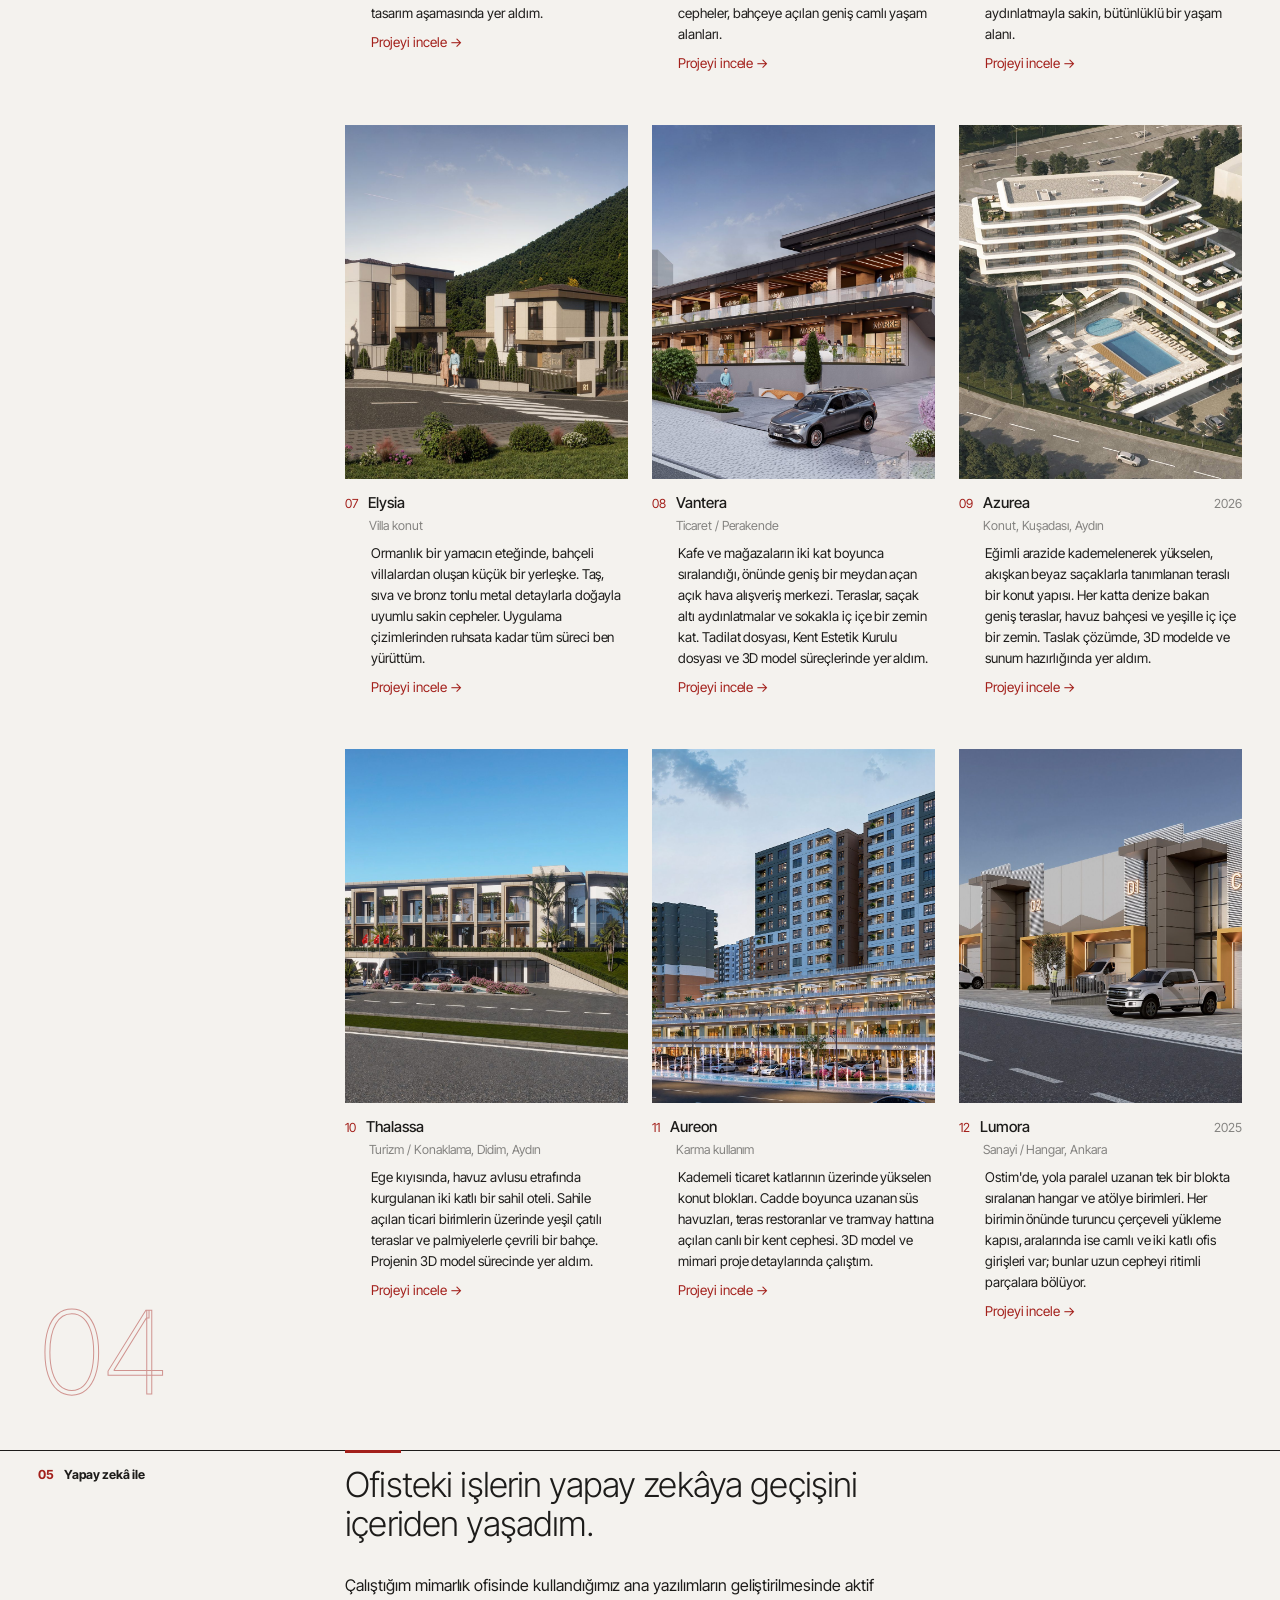
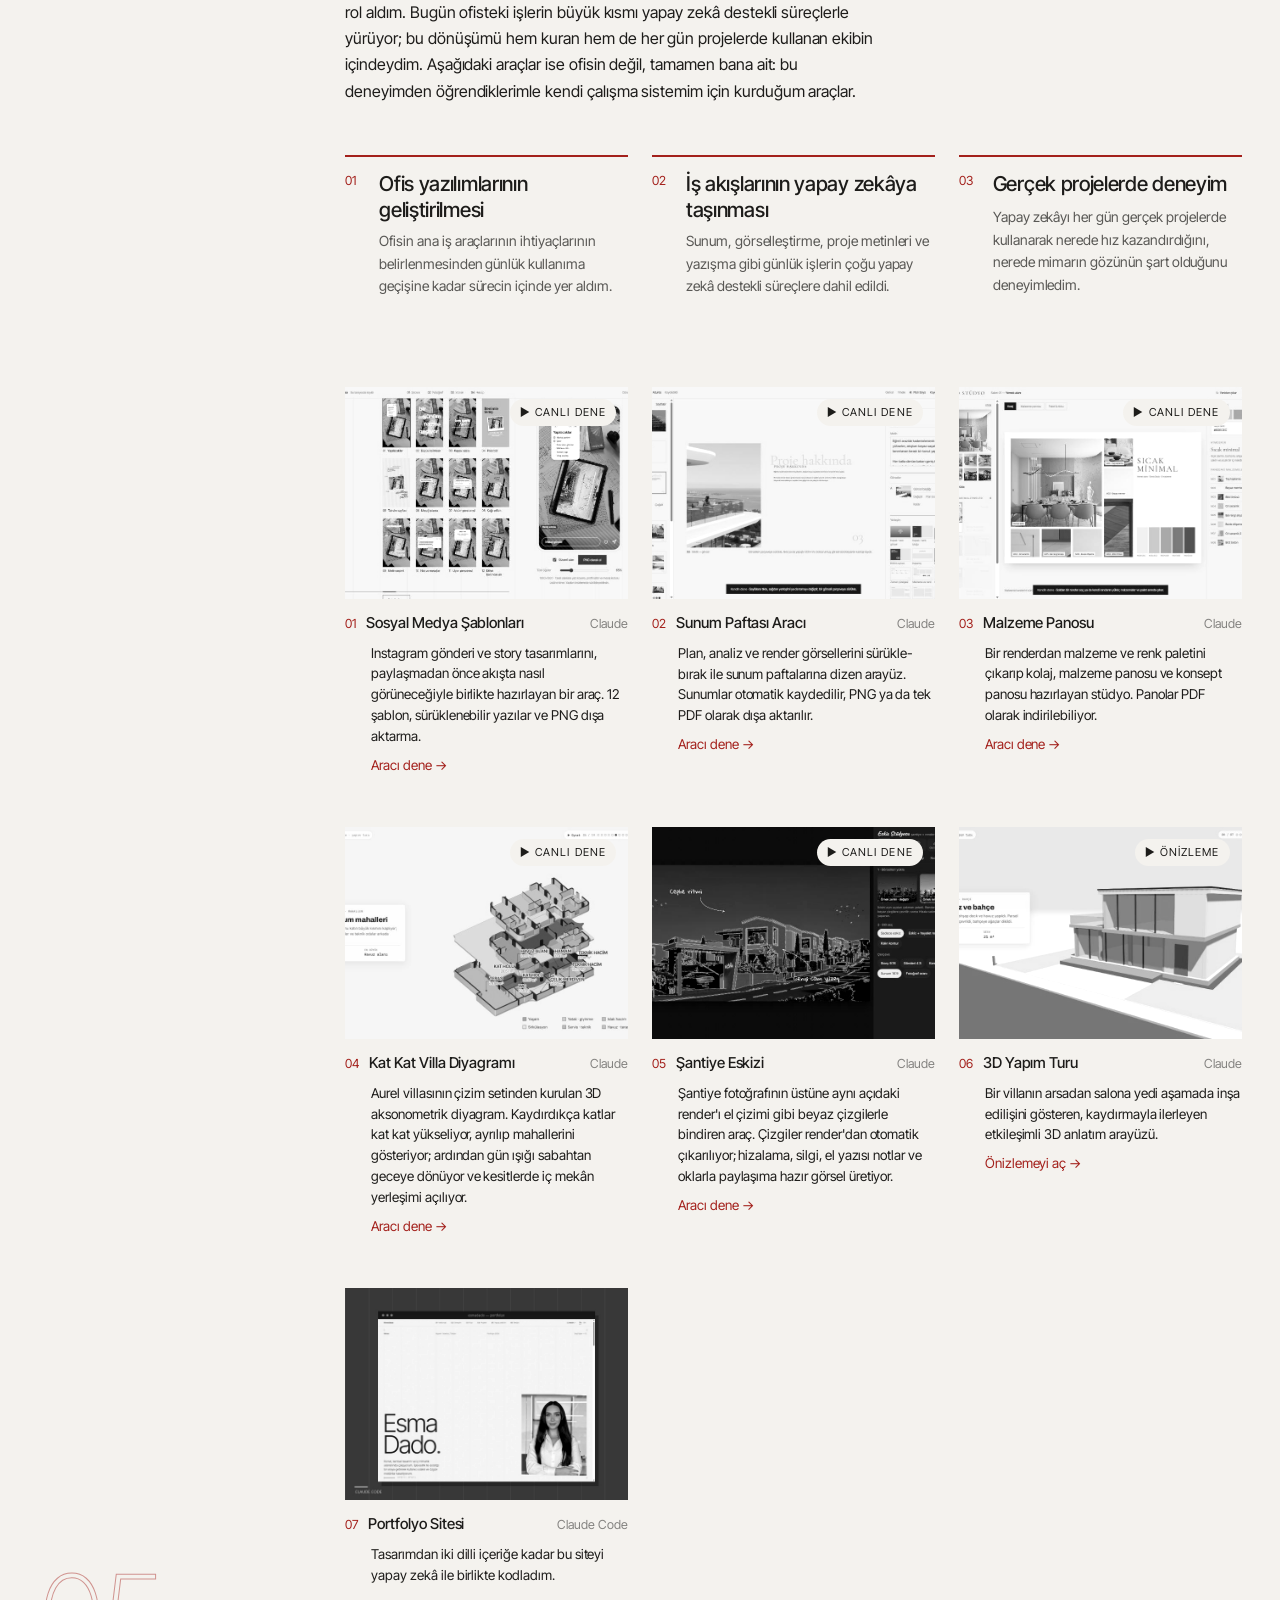
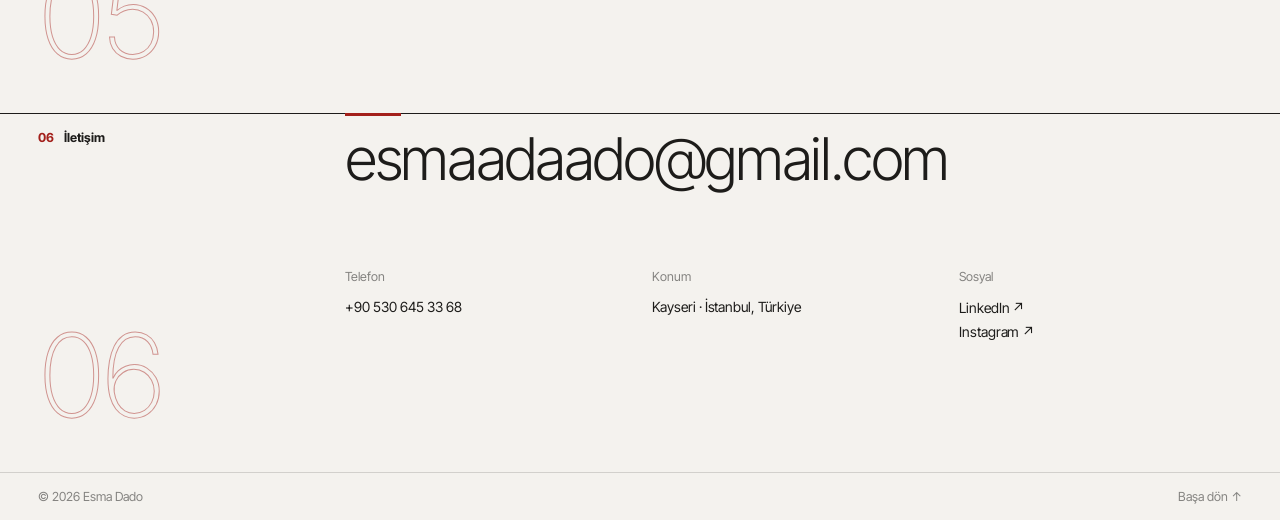
==== commit 2d43aa2d: "Sertifika: Şantiye Eğitimi (Udemy) Co-Authored-By: Claude Opus 5.5 <noreply@anthropic.com>" ====
--- a/index.html
+++ b/index.html
@@ -20,13 +20,13 @@
   <link rel="preconnect" href="https://fonts.googleapis.com" />
   <link rel="preconnect" href="https://fonts.gstatic.com" crossorigin />
   <link href="https://fonts.googleapis.com/css2?family=Inter+Tight:wght@300;400;500&display=swap" rel="stylesheet" />
-  <link rel="stylesheet" href="style.css?v=20261121214829" />
+  <link rel="stylesheet" href="style.css?v=20261121224553" />
 </head>
 <body>
   <!-- Sayfa, script.js tarafından data.js'e göre oluşturulur -->
   <div id="app"></div>
-  <script src="data.js?v=20261121214829"></script>
-  <script src="script.js?v=20261121214829"></script>
-  <script src="editor.js?v=20261121214829"></script>
+  <script src="data.js?v=20261121224553"></script>
+  <script src="script.js?v=20261121224553"></script>
+  <script src="editor.js?v=20261121224553"></script>
 </body>
 </html>
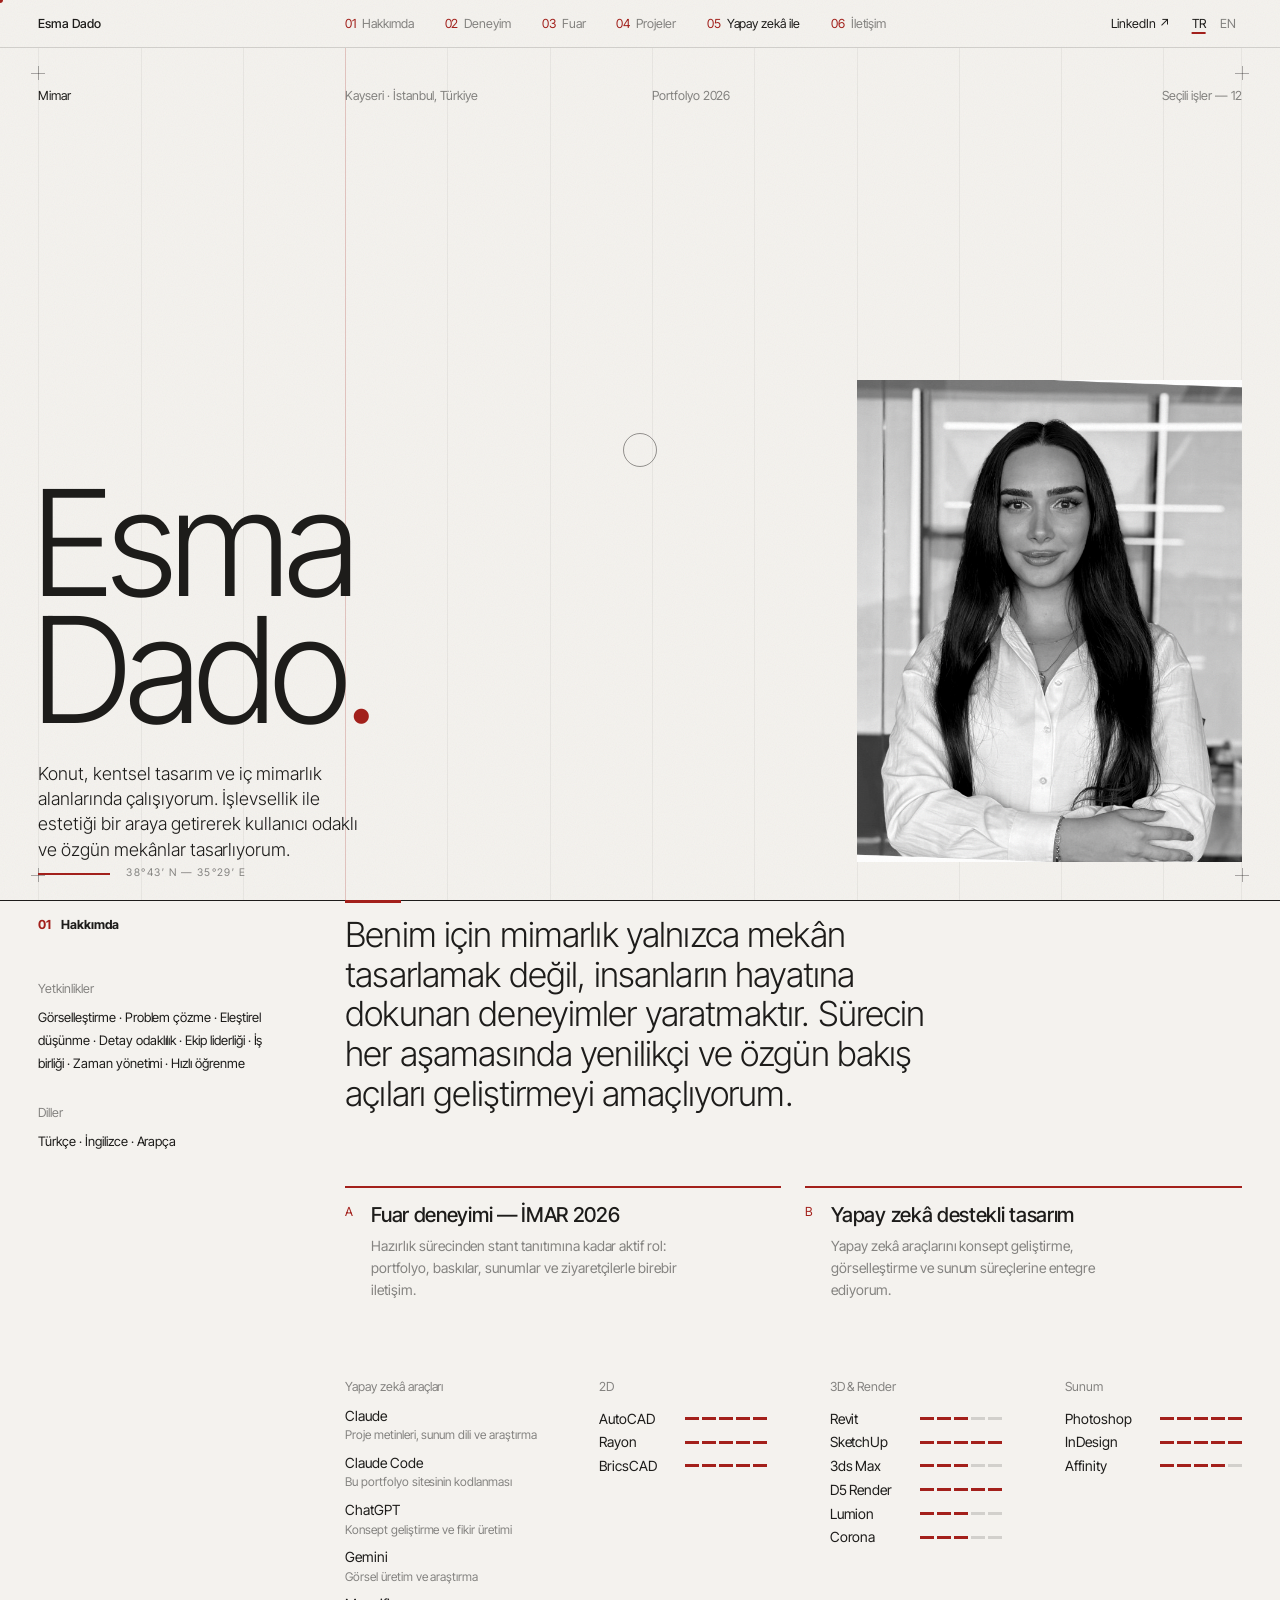
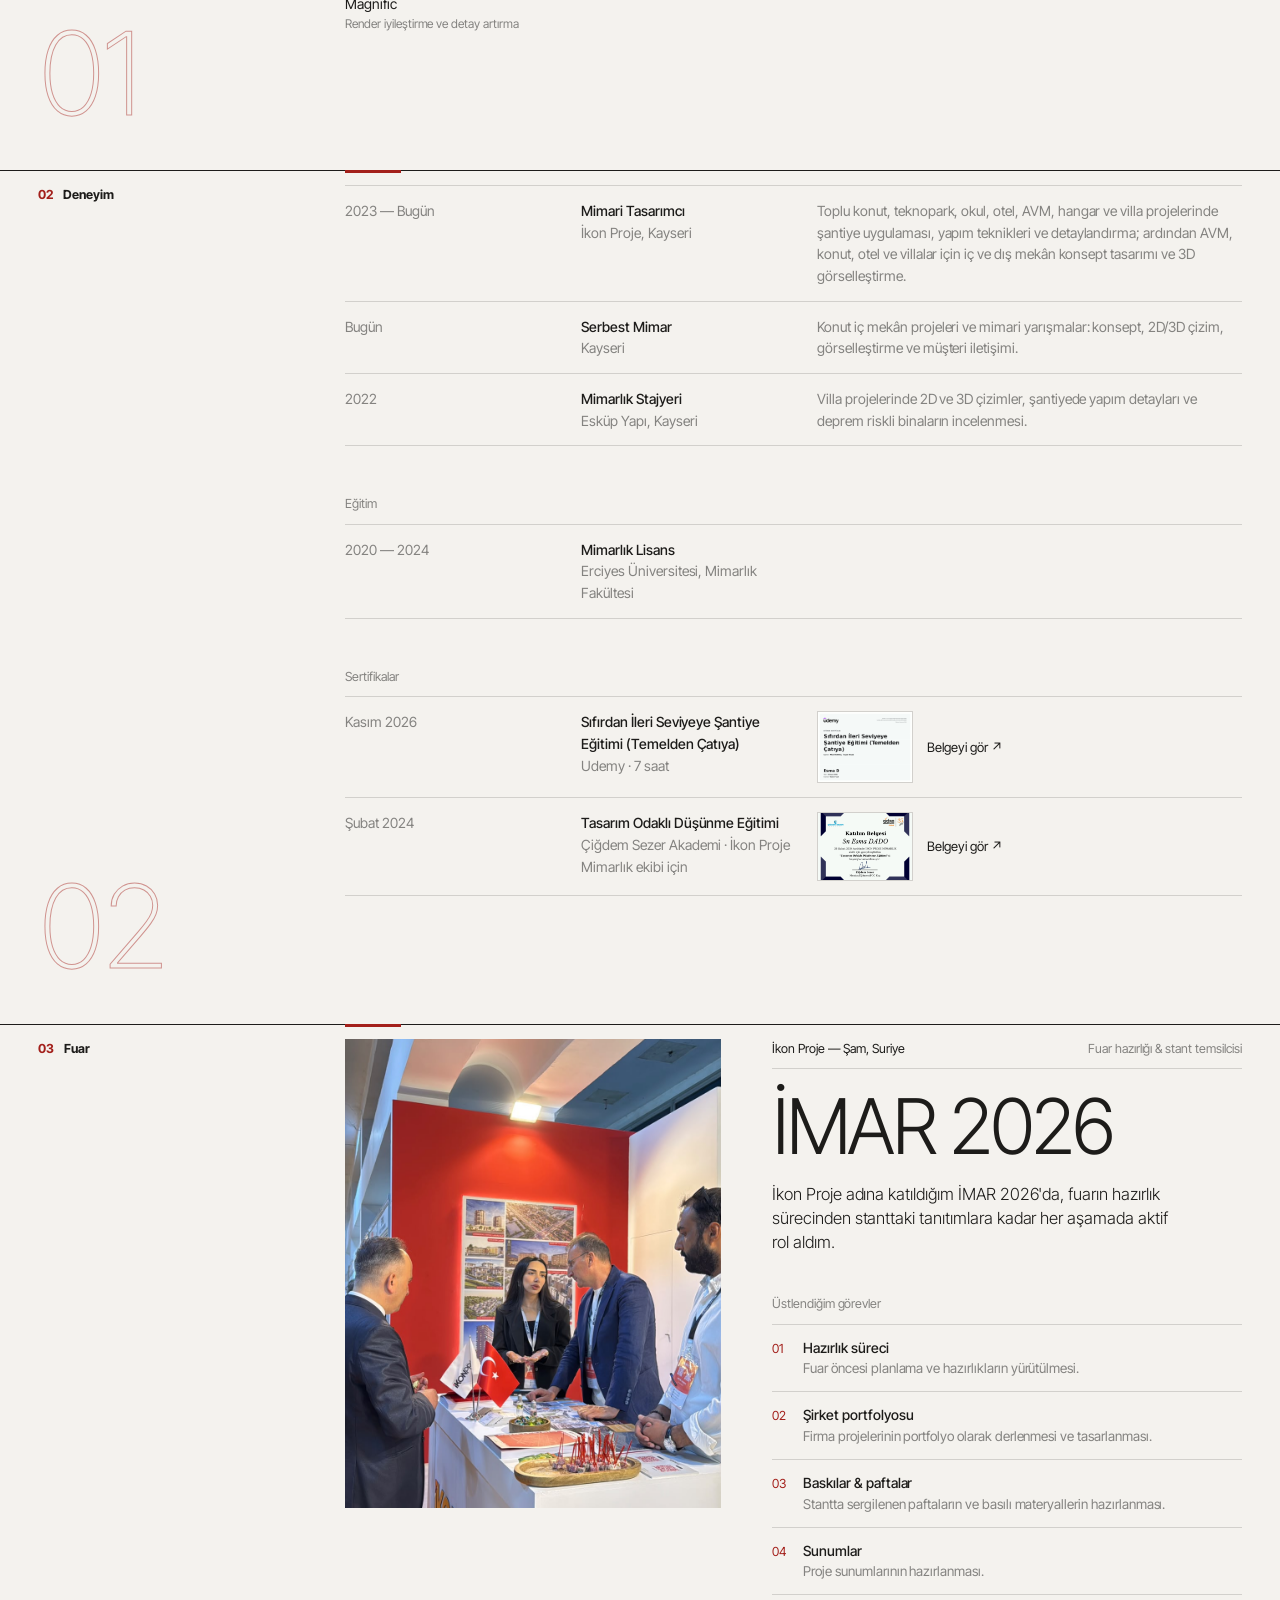
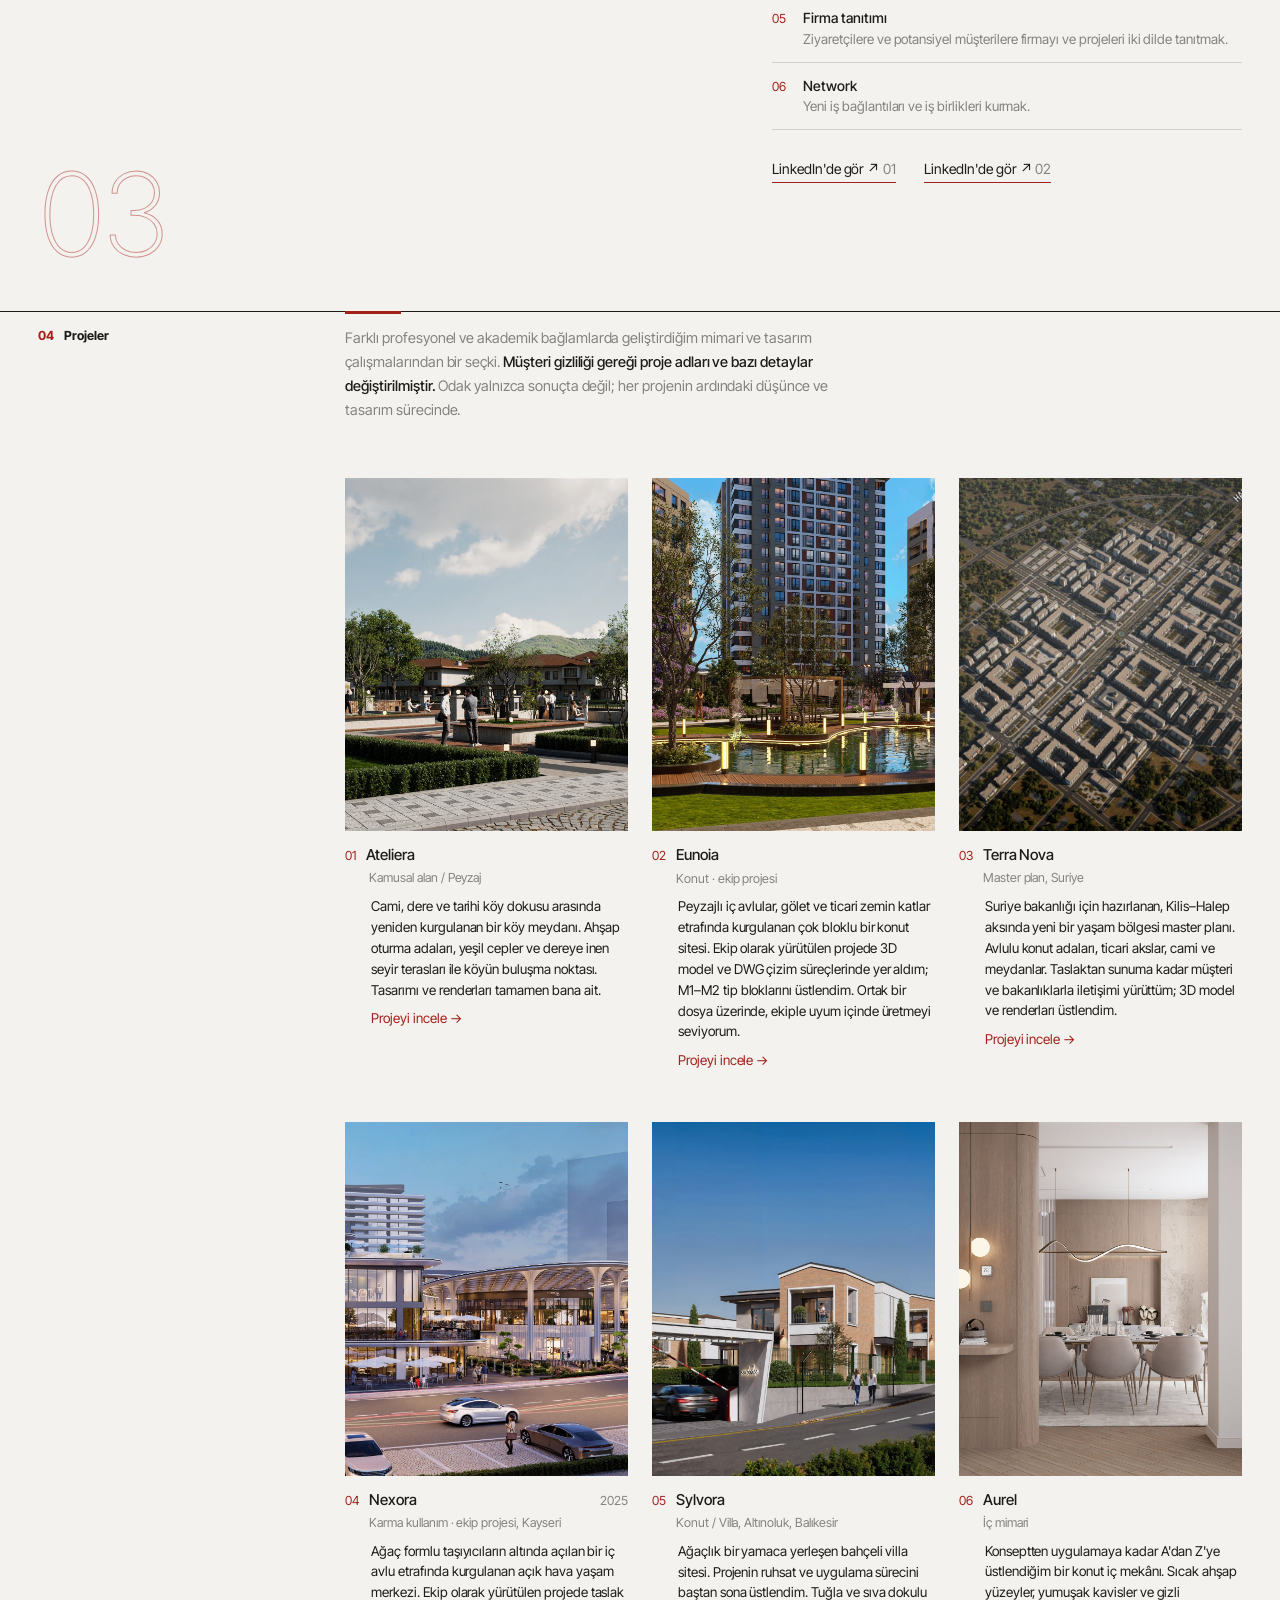
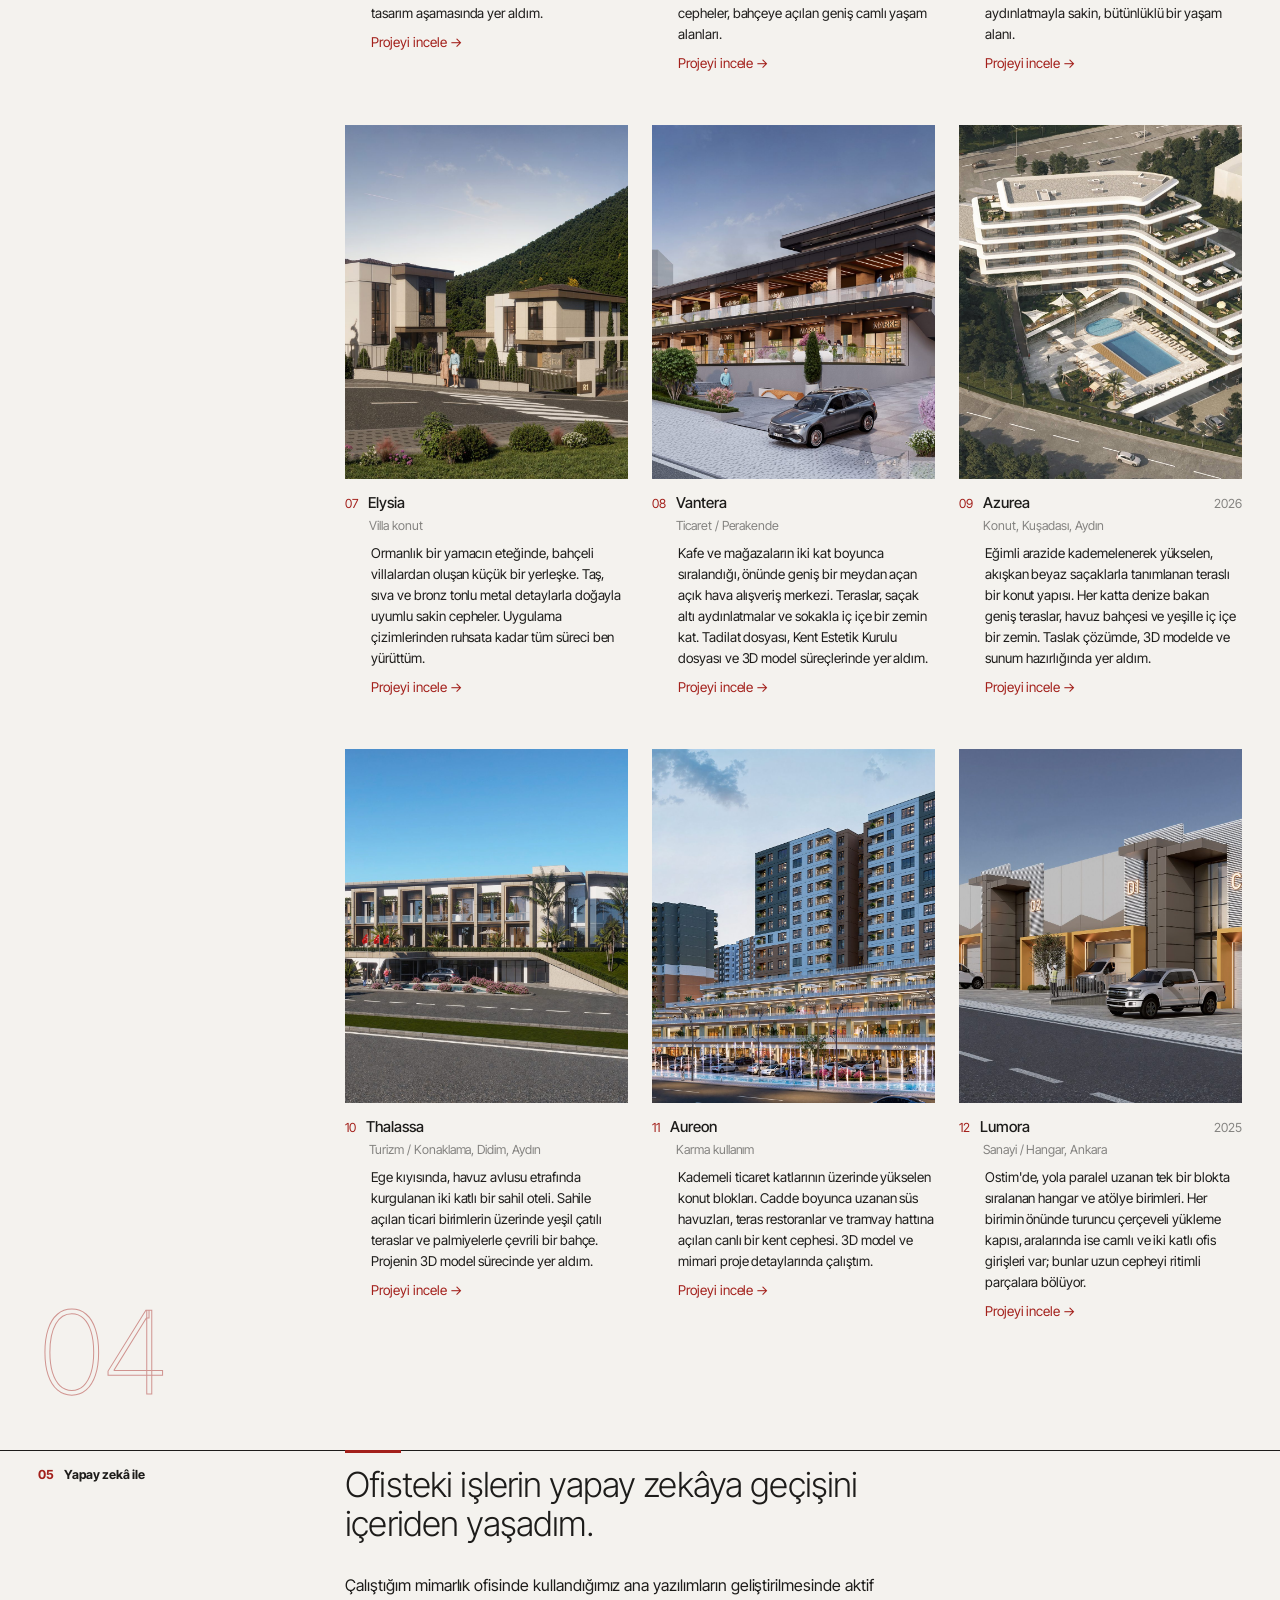
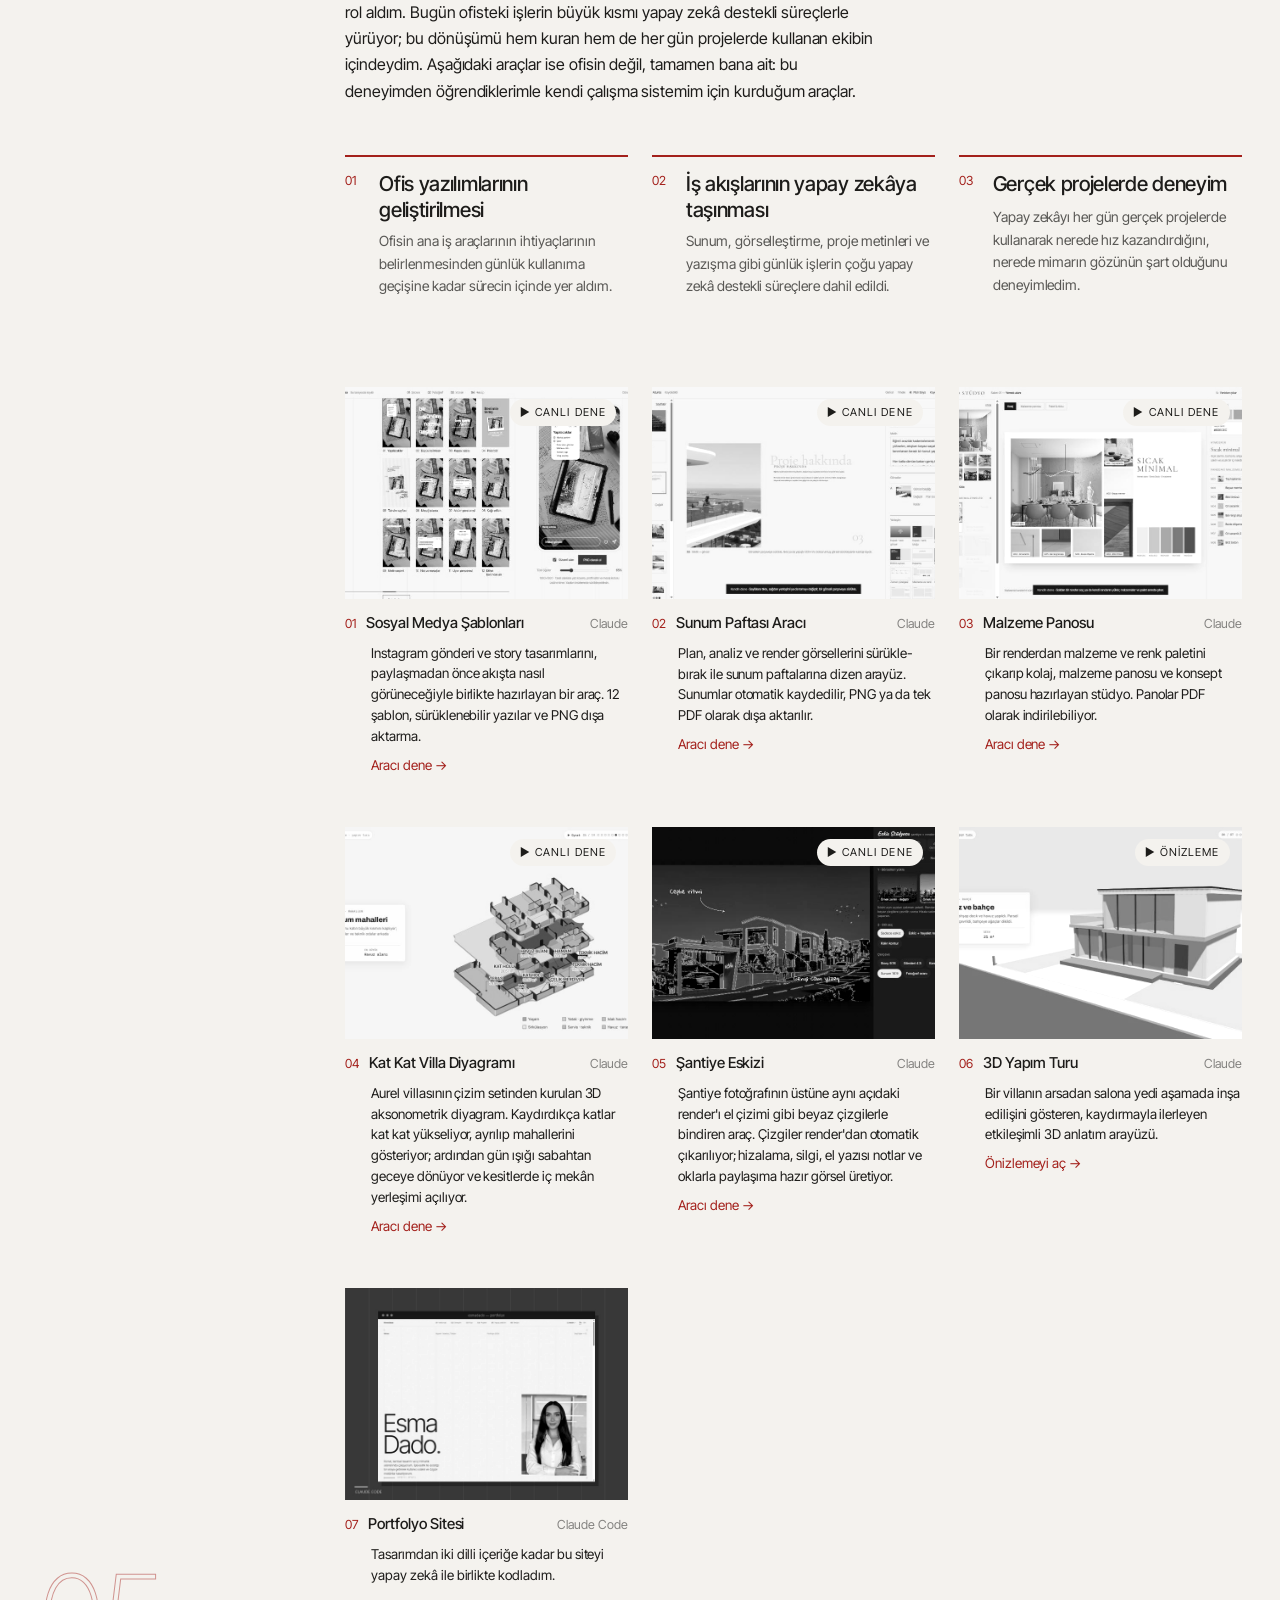
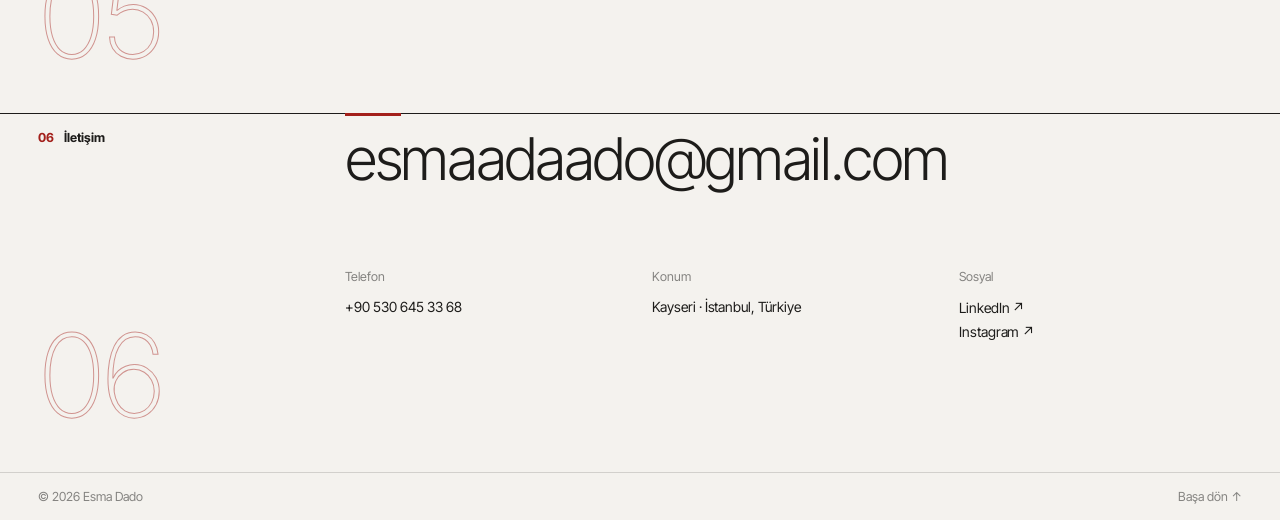
==== commit 2e52fd81: "Mezuniyet yılı 2024 Co-Authored-By: Claude Opus 5.5 <noreply@anthropic.com>" ====
--- a/index.html
+++ b/index.html
@@ -25,7 +25,7 @@
 <body>
   <!-- Sayfa, script.js tarafından data.js'e göre oluşturulur -->
   <div id="app"></div>
-  <script src="data.js?v=20261121224553"></script>
+  <script src="data.js?v=20261122a"></script>
   <script src="script.js?v=20261121224553"></script>
   <script src="editor.js?v=20261121224553"></script>
 </body>
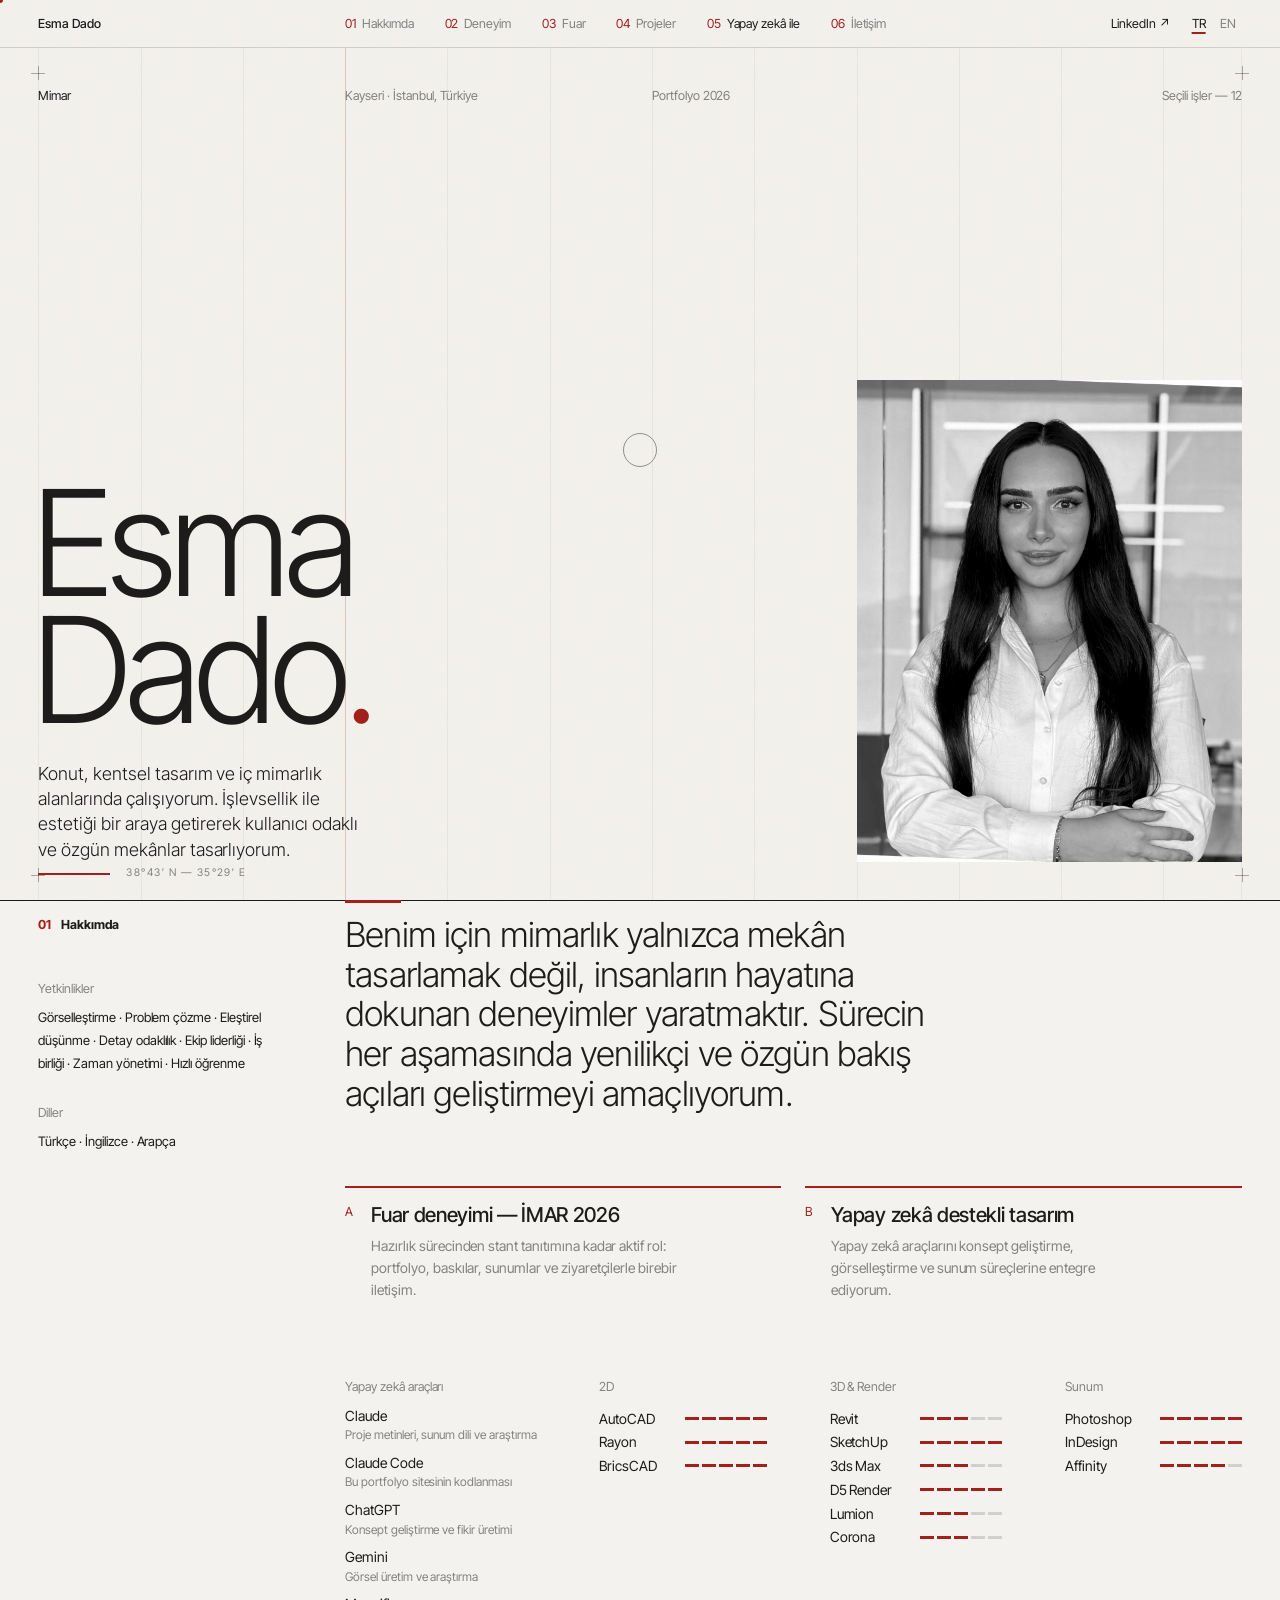
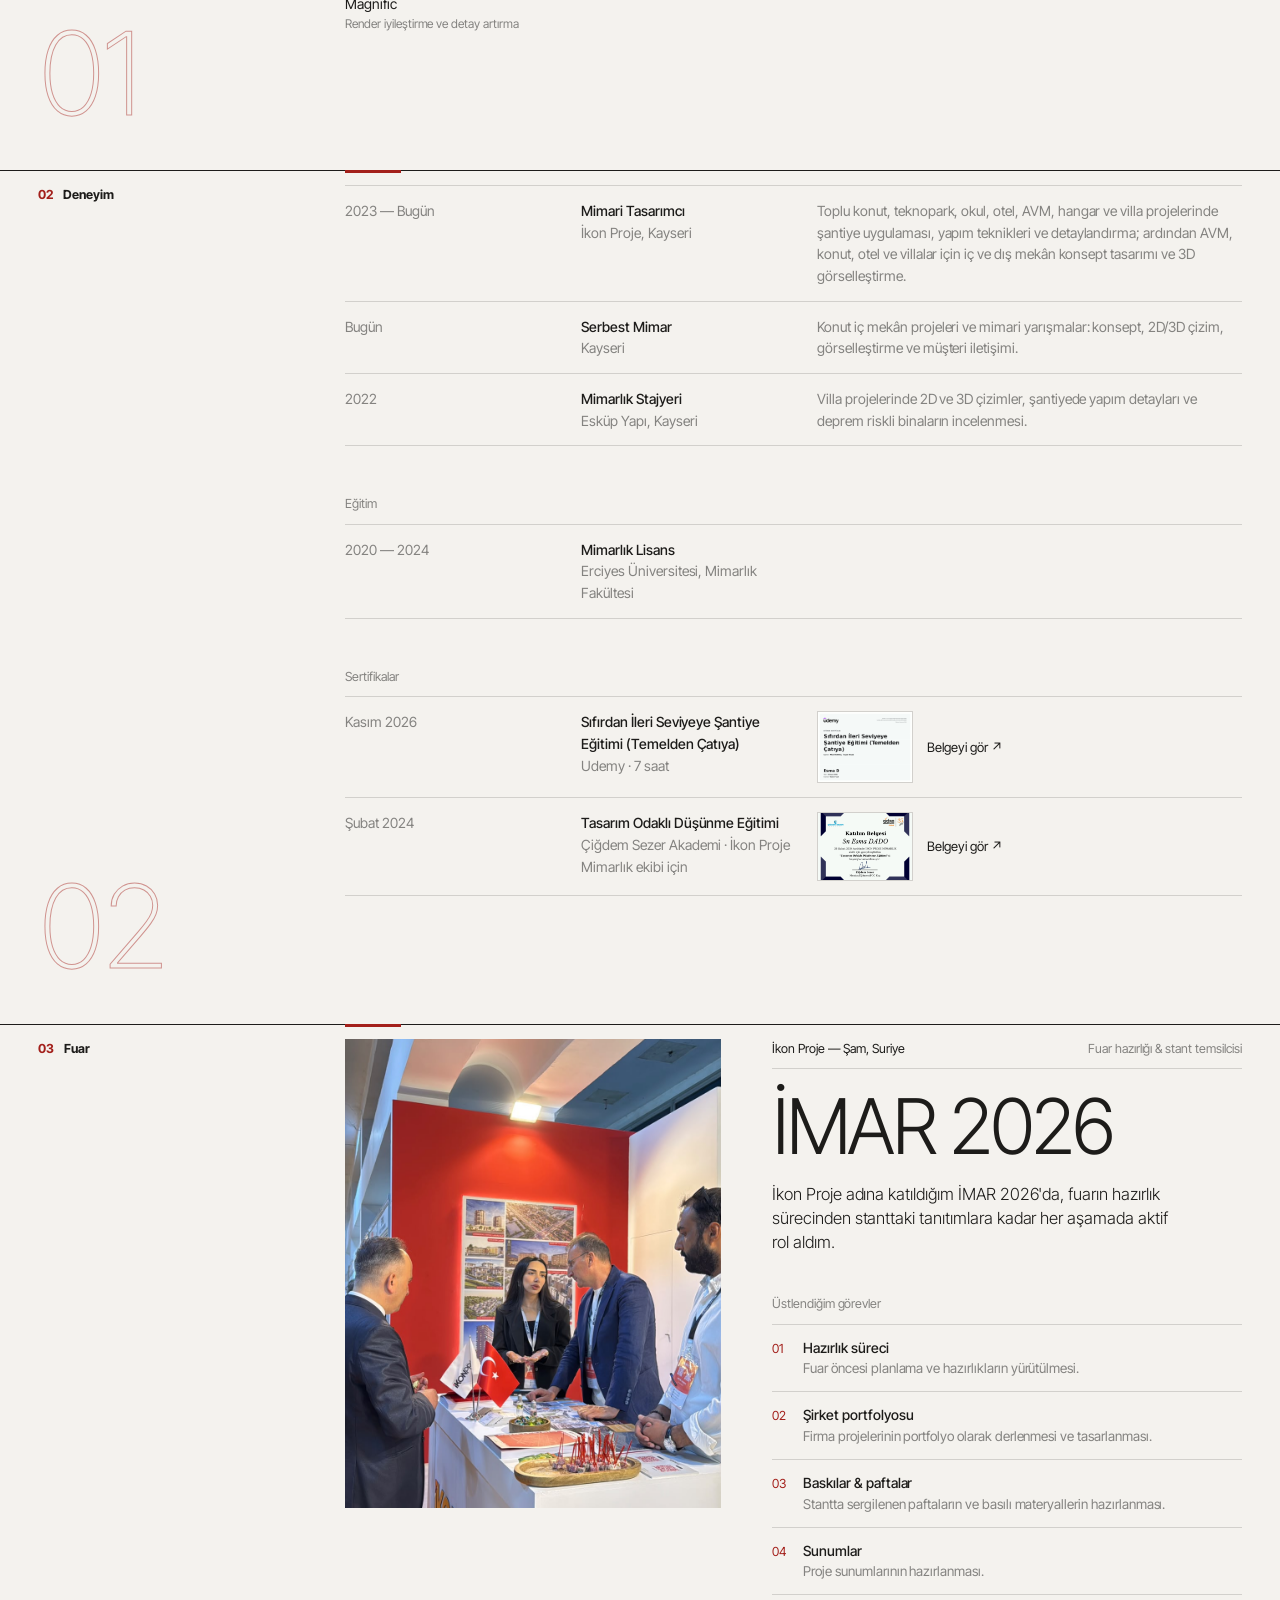
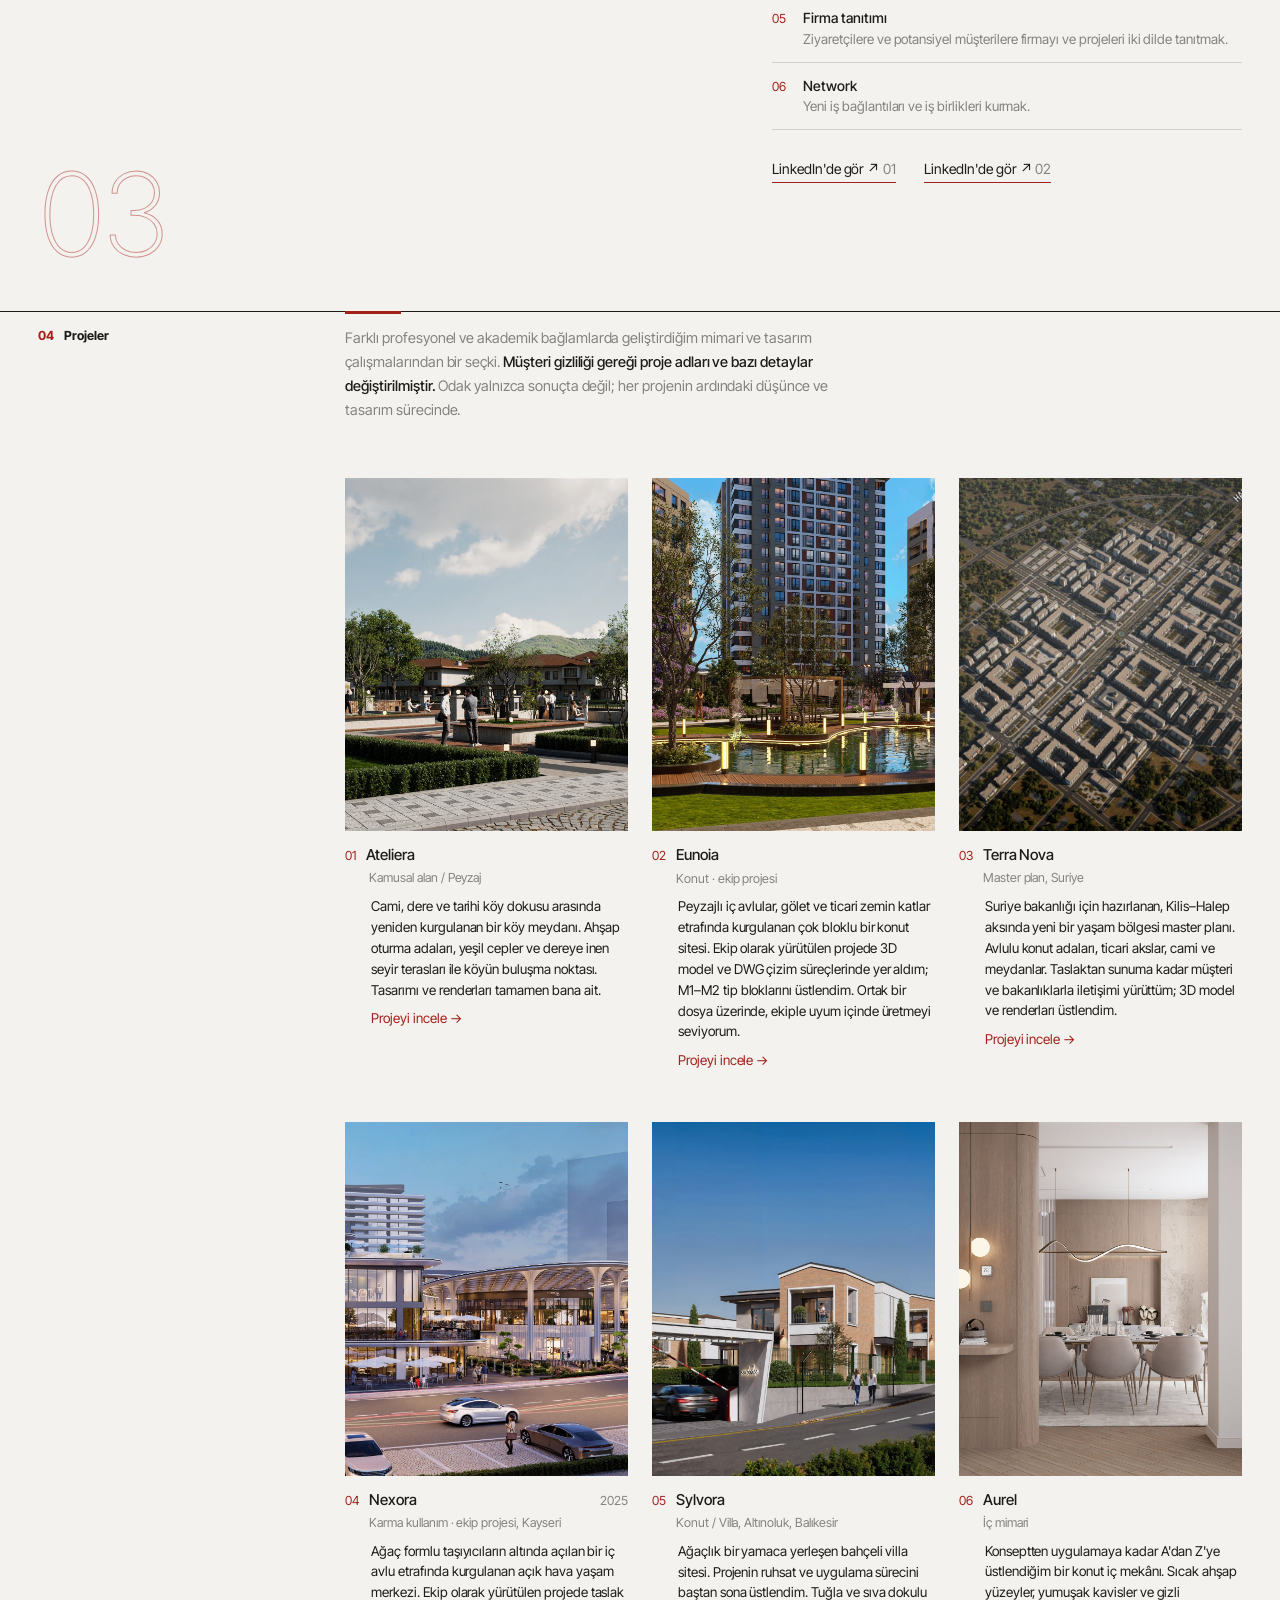
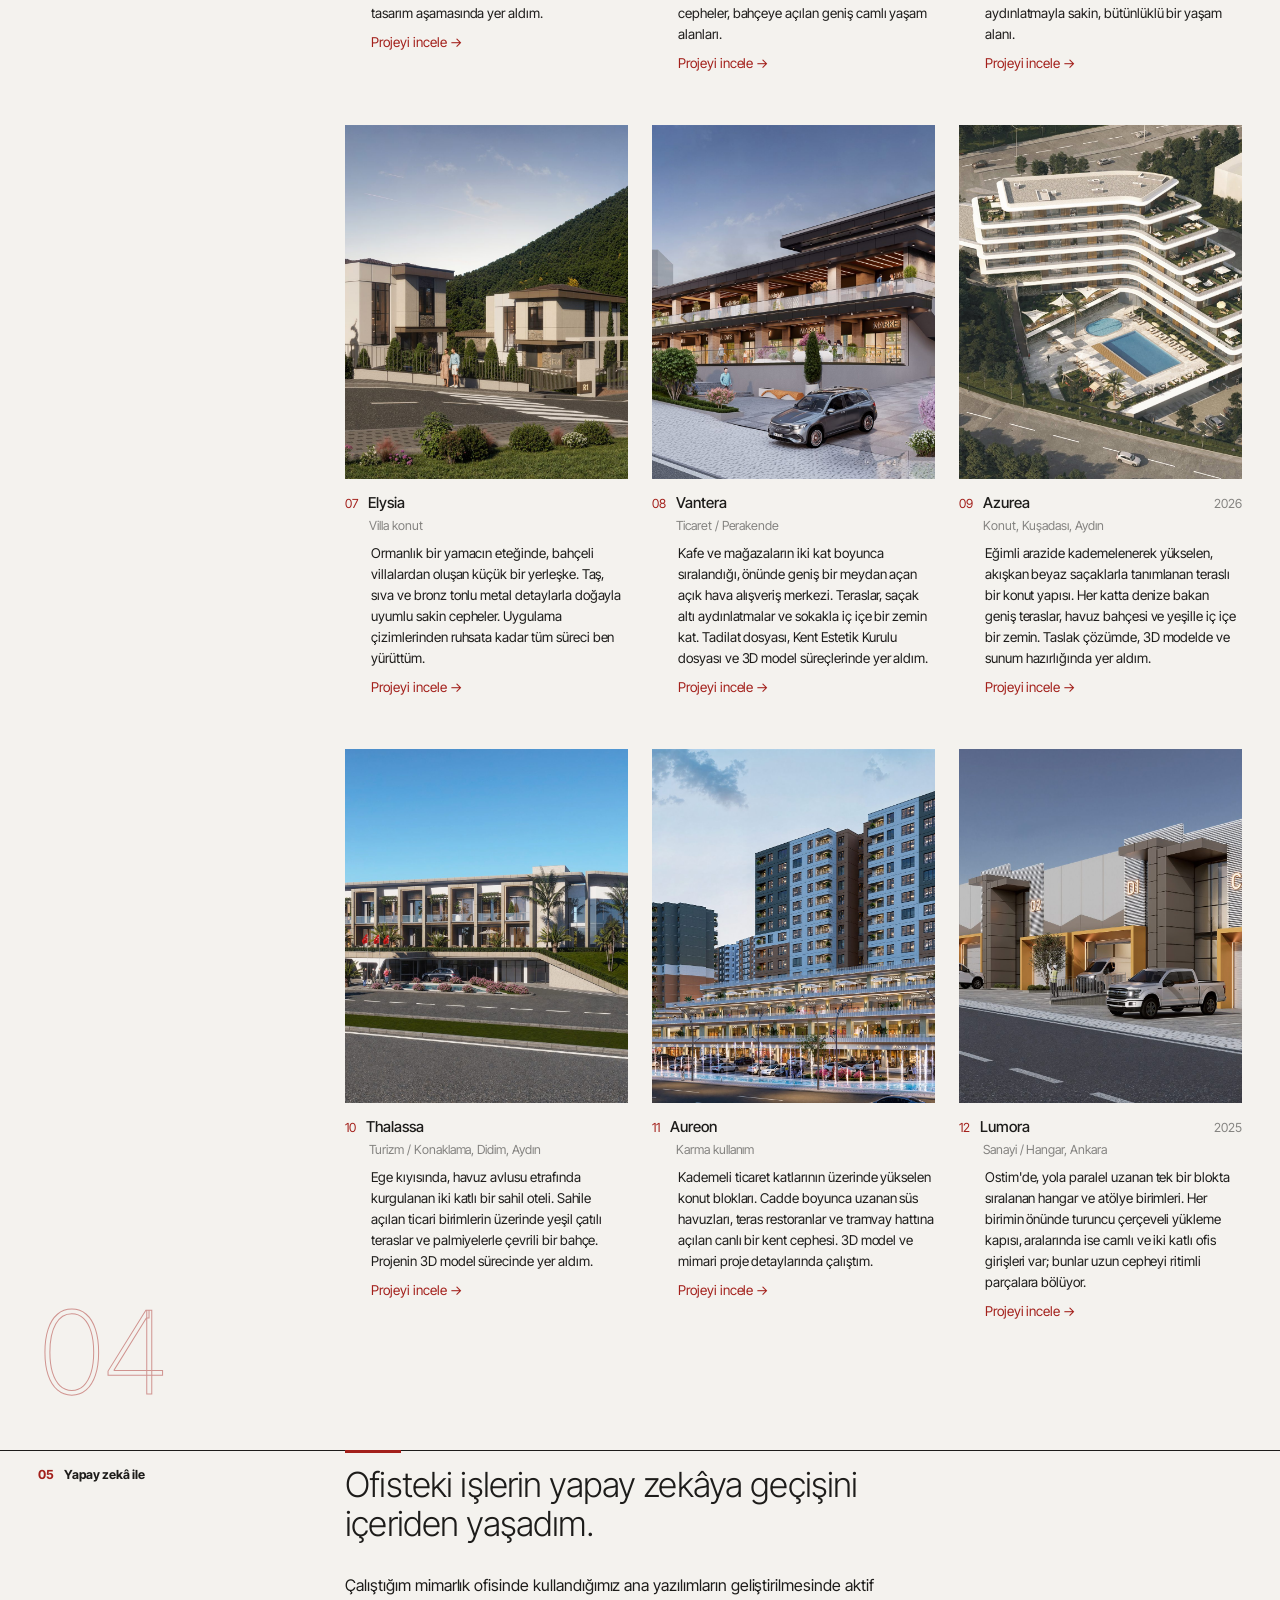
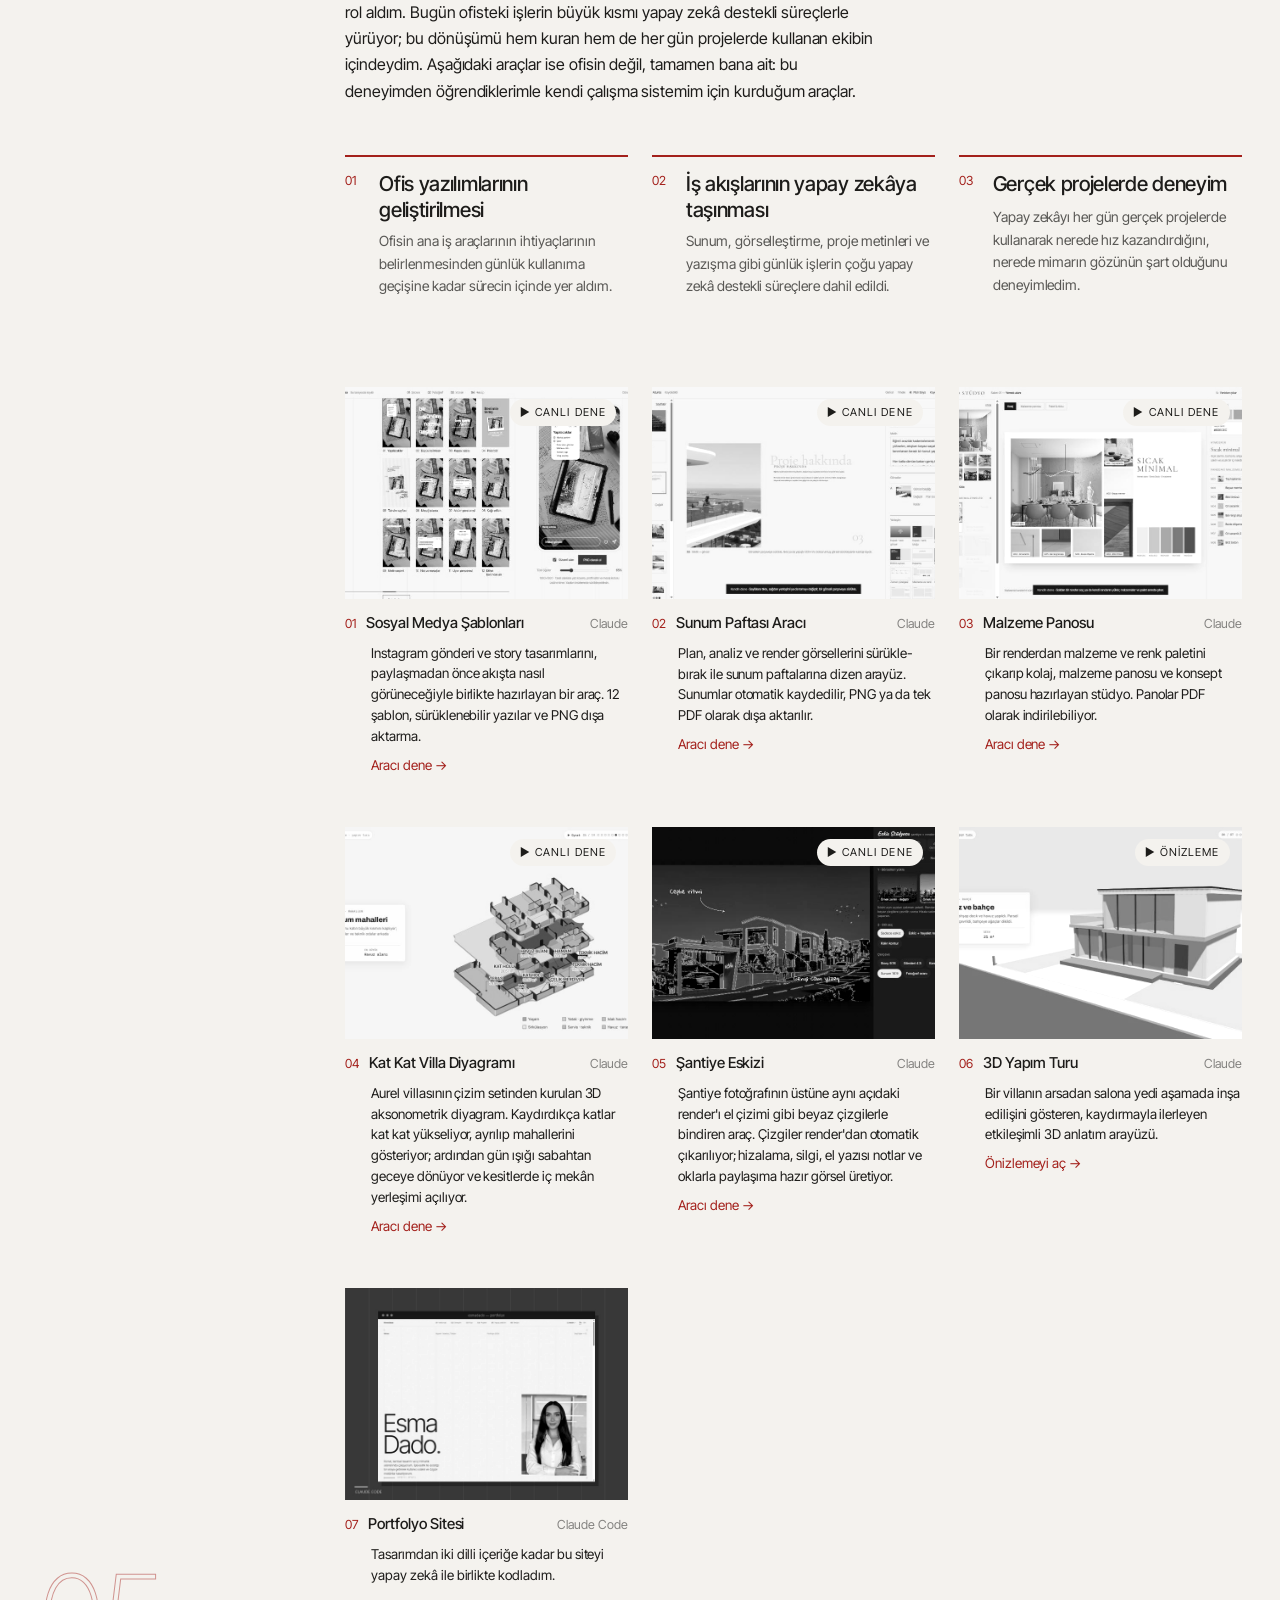
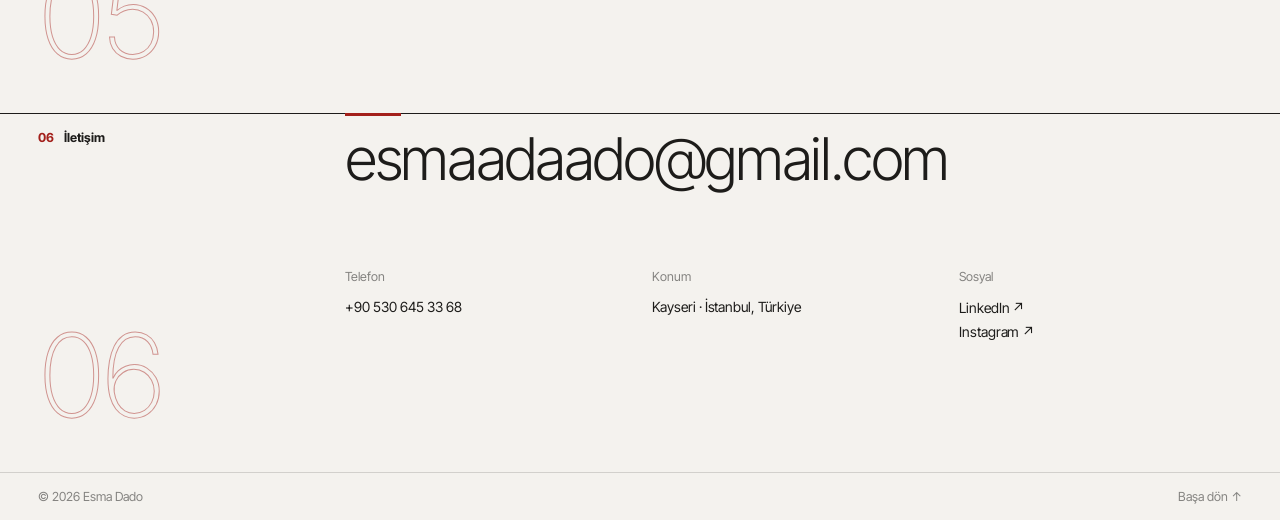
==== commit 9608ce5e: "İndirilebilir dosyaları kaldır, görsel kaydetmeyi engelle Co-Authored-By: Claude Opus 5.5 <noreply@a" ====
--- a/index.html
+++ b/index.html
@@ -20,13 +20,13 @@
   <link rel="preconnect" href="https://fonts.googleapis.com" />
   <link rel="preconnect" href="https://fonts.gstatic.com" crossorigin />
   <link href="https://fonts.googleapis.com/css2?family=Inter+Tight:wght@300;400;500&display=swap" rel="stylesheet" />
-  <link rel="stylesheet" href="style.css?v=20261121224553" />
+  <link rel="stylesheet" href="style.css?v=20261122b" />
 </head>
 <body>
   <!-- Sayfa, script.js tarafından data.js'e göre oluşturulur -->
   <div id="app"></div>
   <script src="data.js?v=20261122a"></script>
-  <script src="script.js?v=20261121224553"></script>
-  <script src="editor.js?v=20261121224553"></script>
+  <script src="script.js?v=20261122b"></script>
+  <script src="editor.js?v=20261122b"></script>
 </body>
 </html>
--- a/style.css
+++ b/style.css
@@ -339,3 +339,6 @@
   .works { grid-template-columns: 1fr; }
   .work .meta, .work .desc { padding-left: 0; }
 }
+
+/* görsel kaydetmeyi zorlaştır */
+img, video { -webkit-user-drag: none; user-select: none; -webkit-touch-callout: none; }
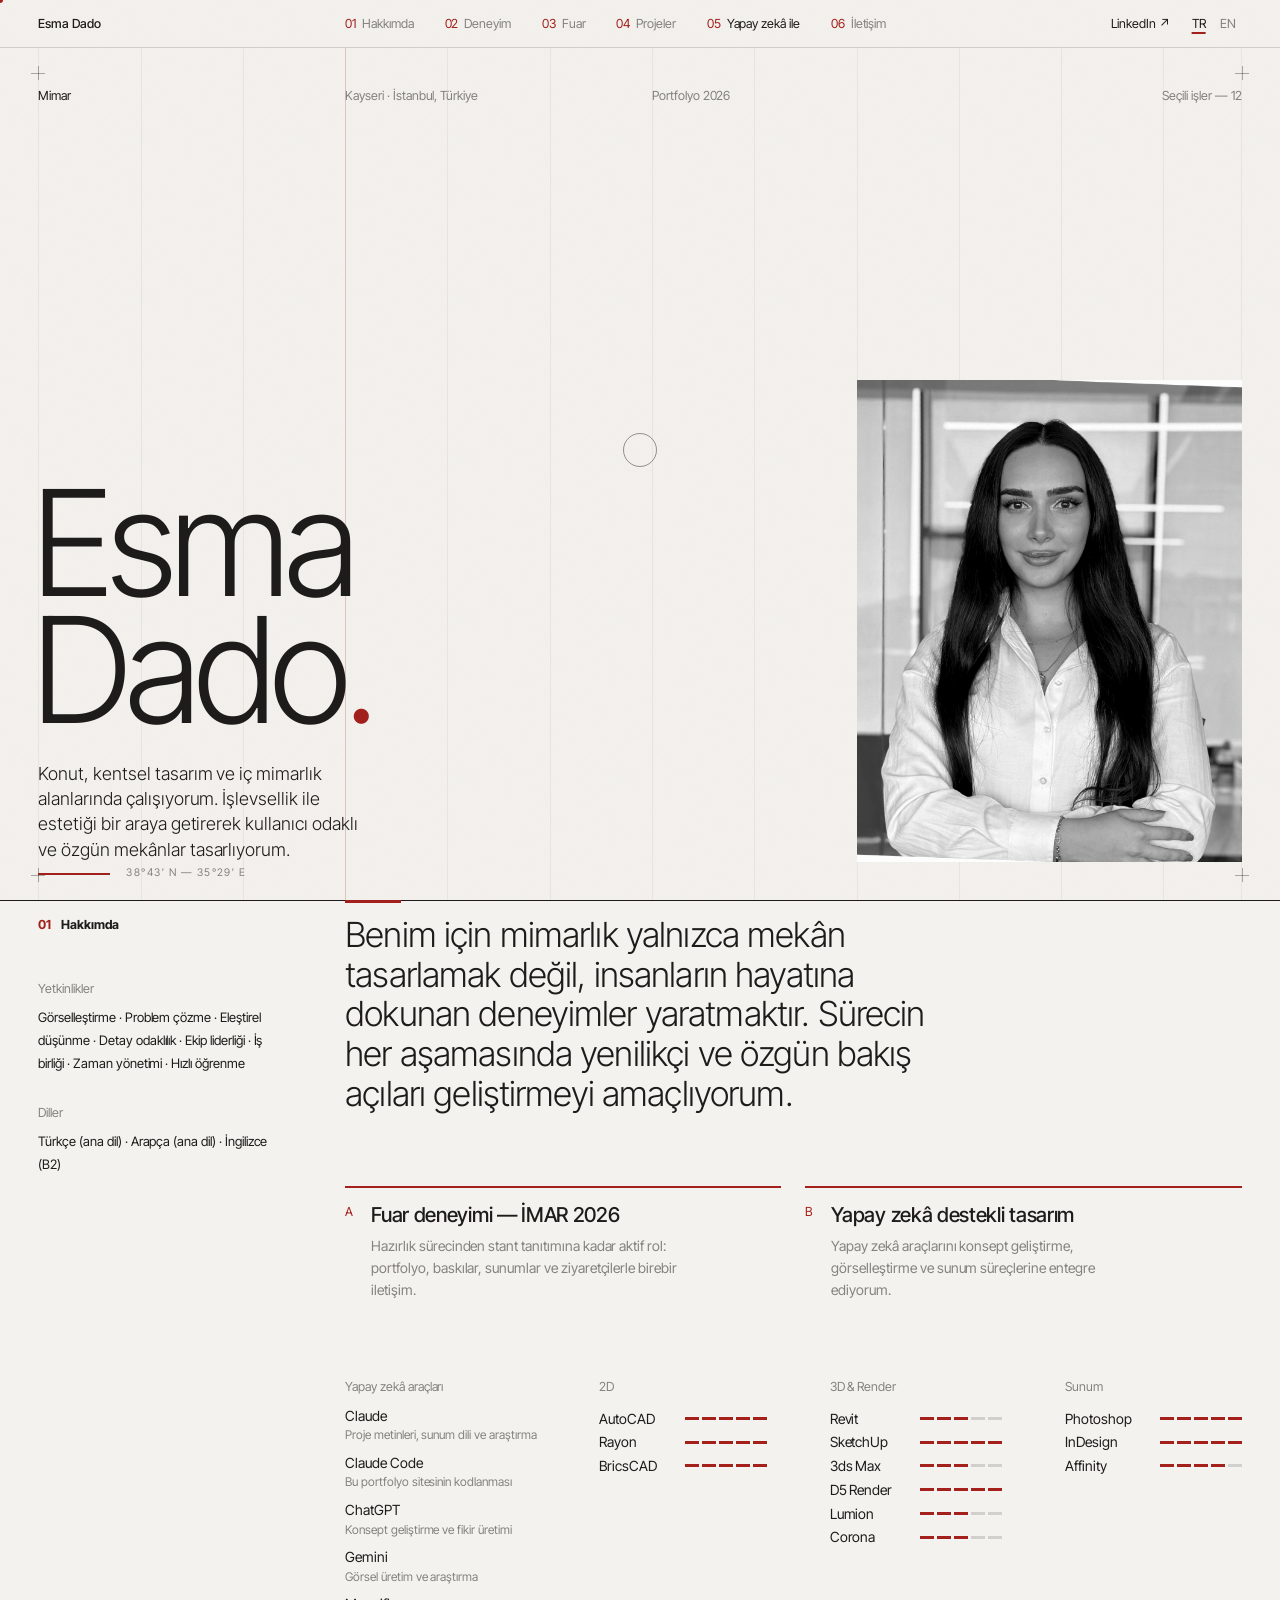
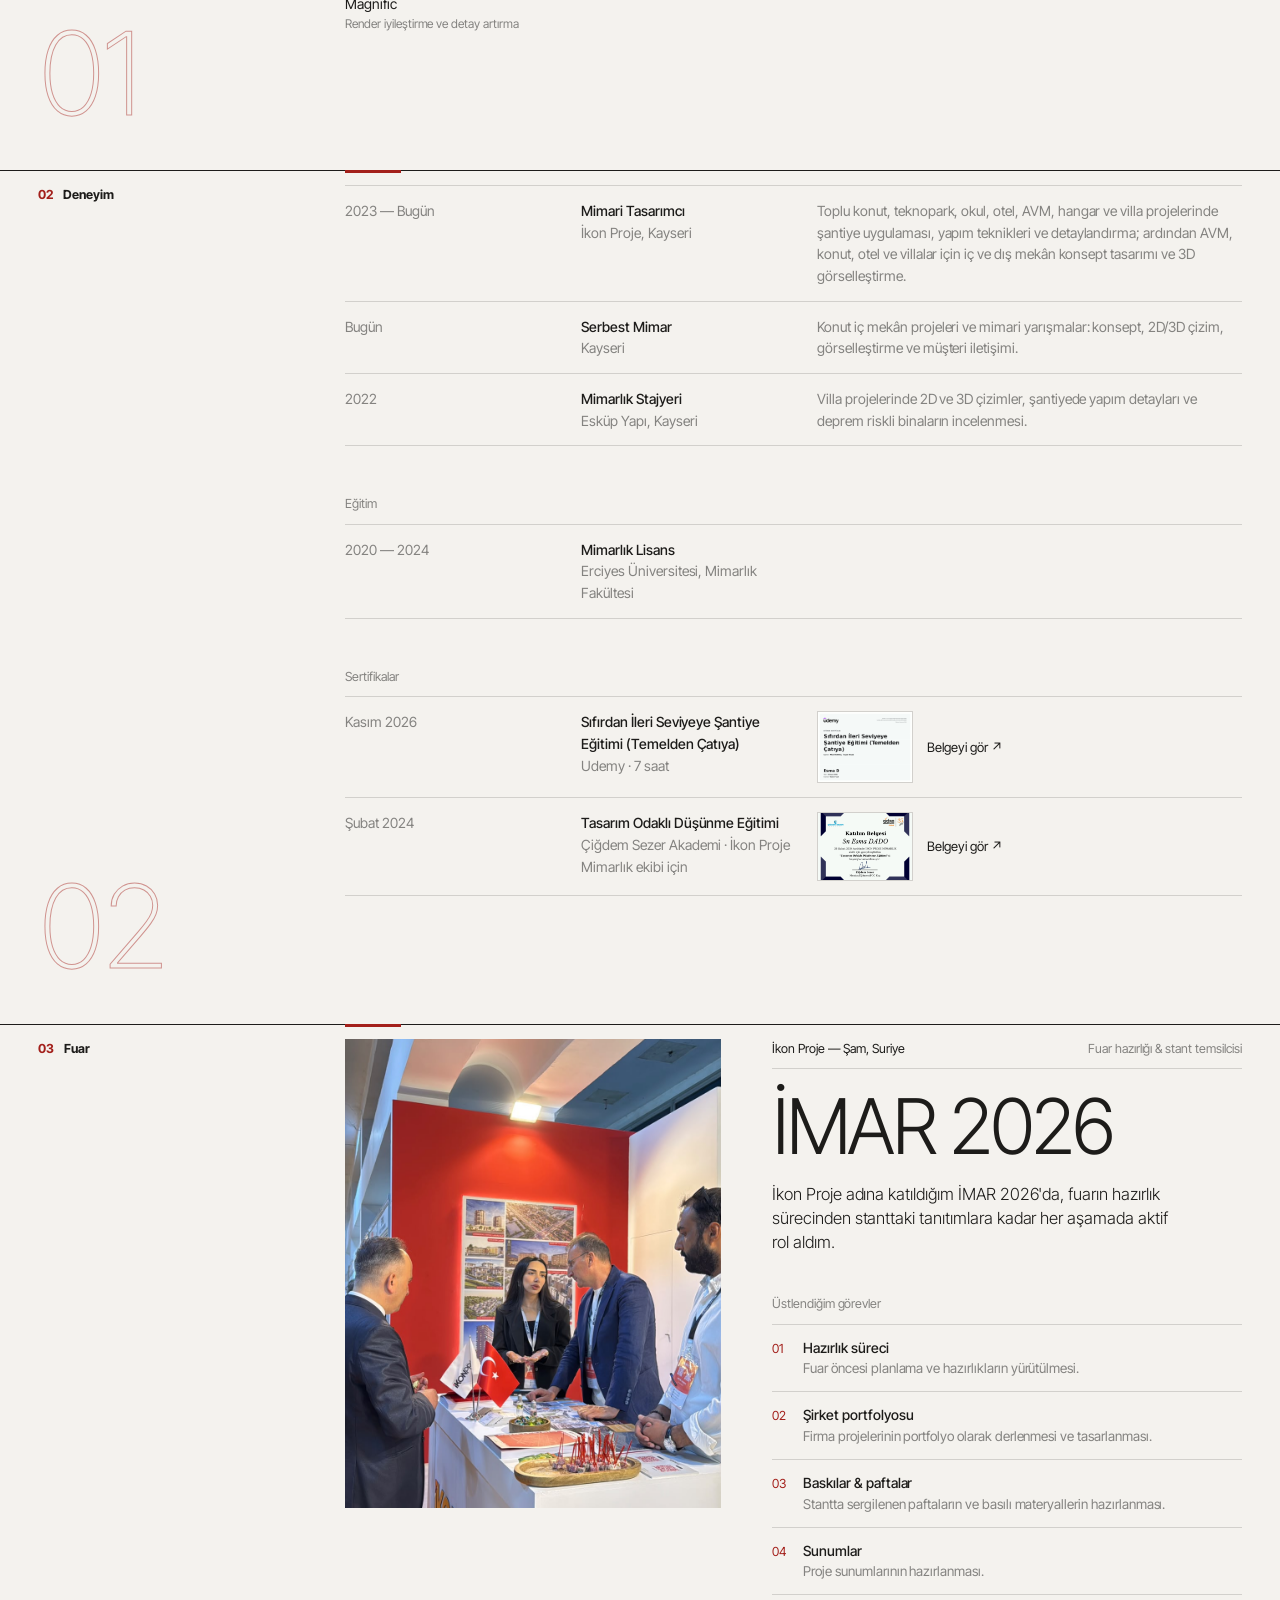
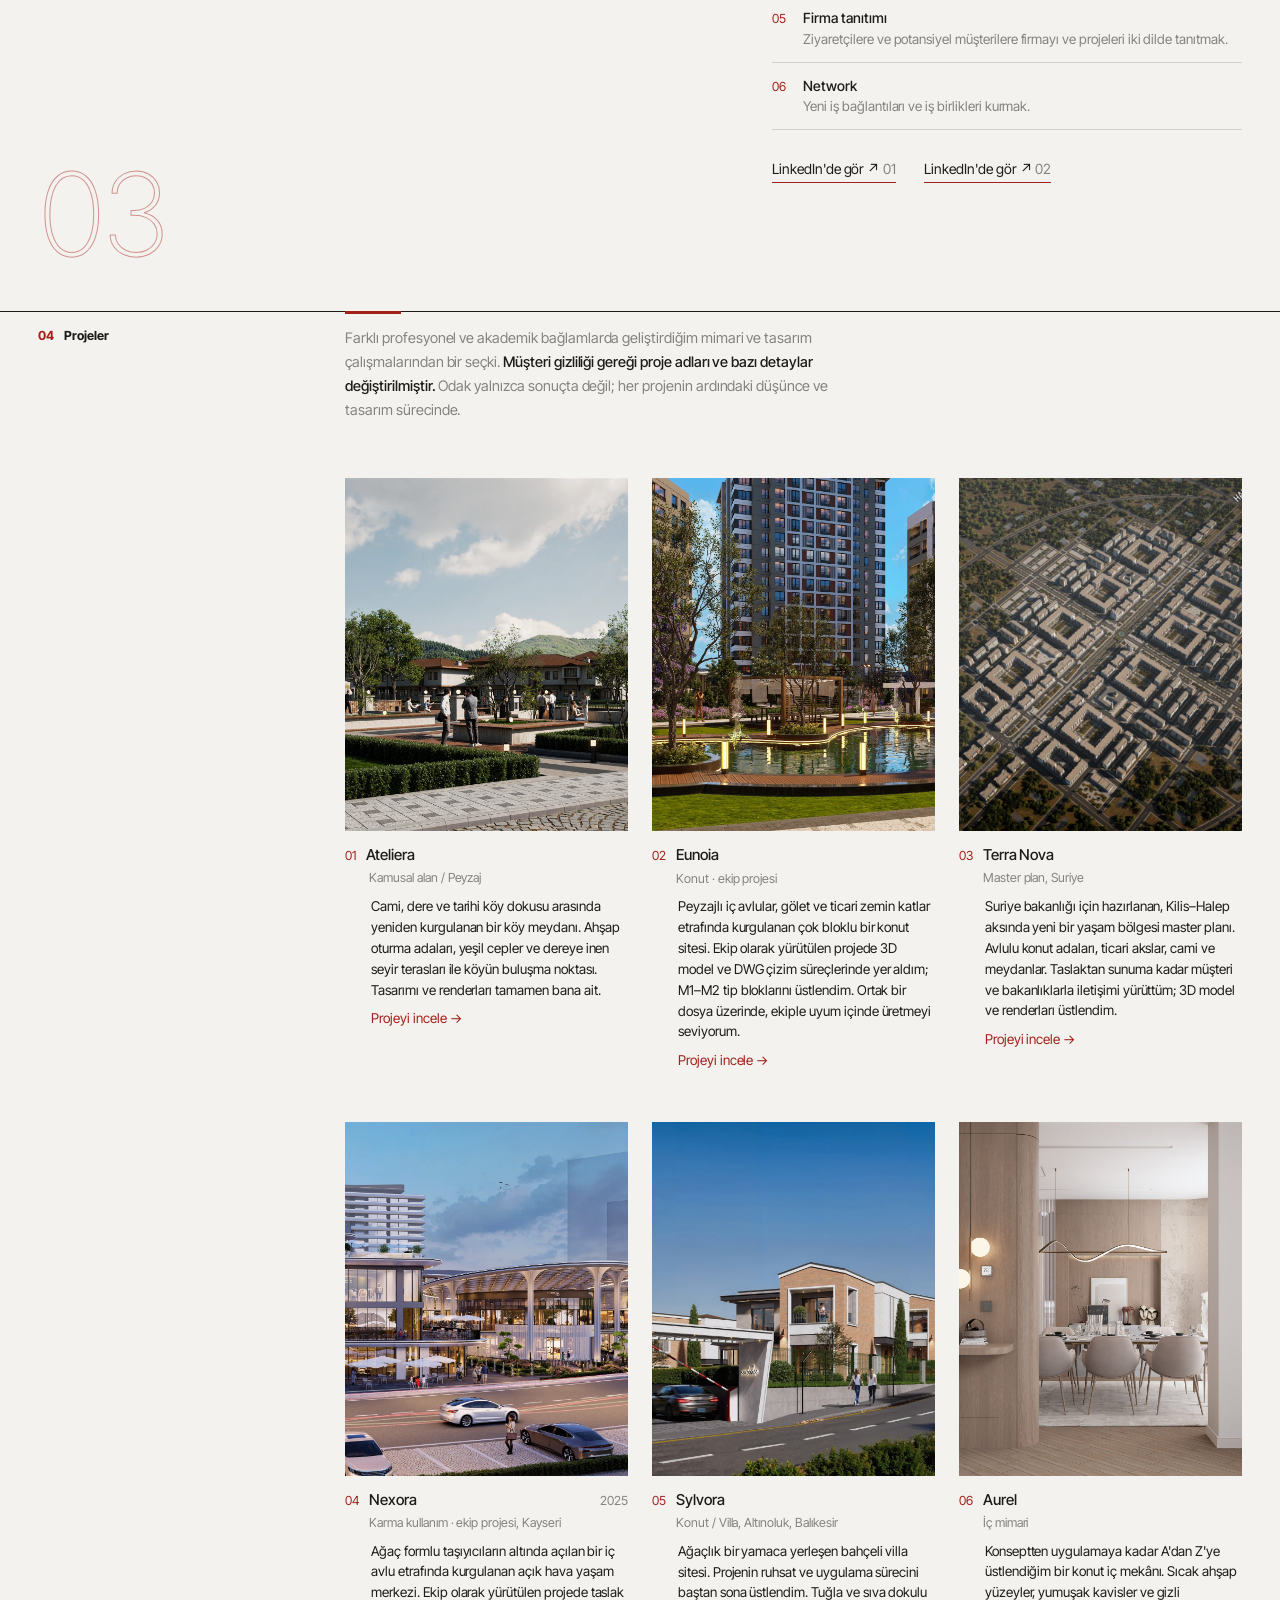
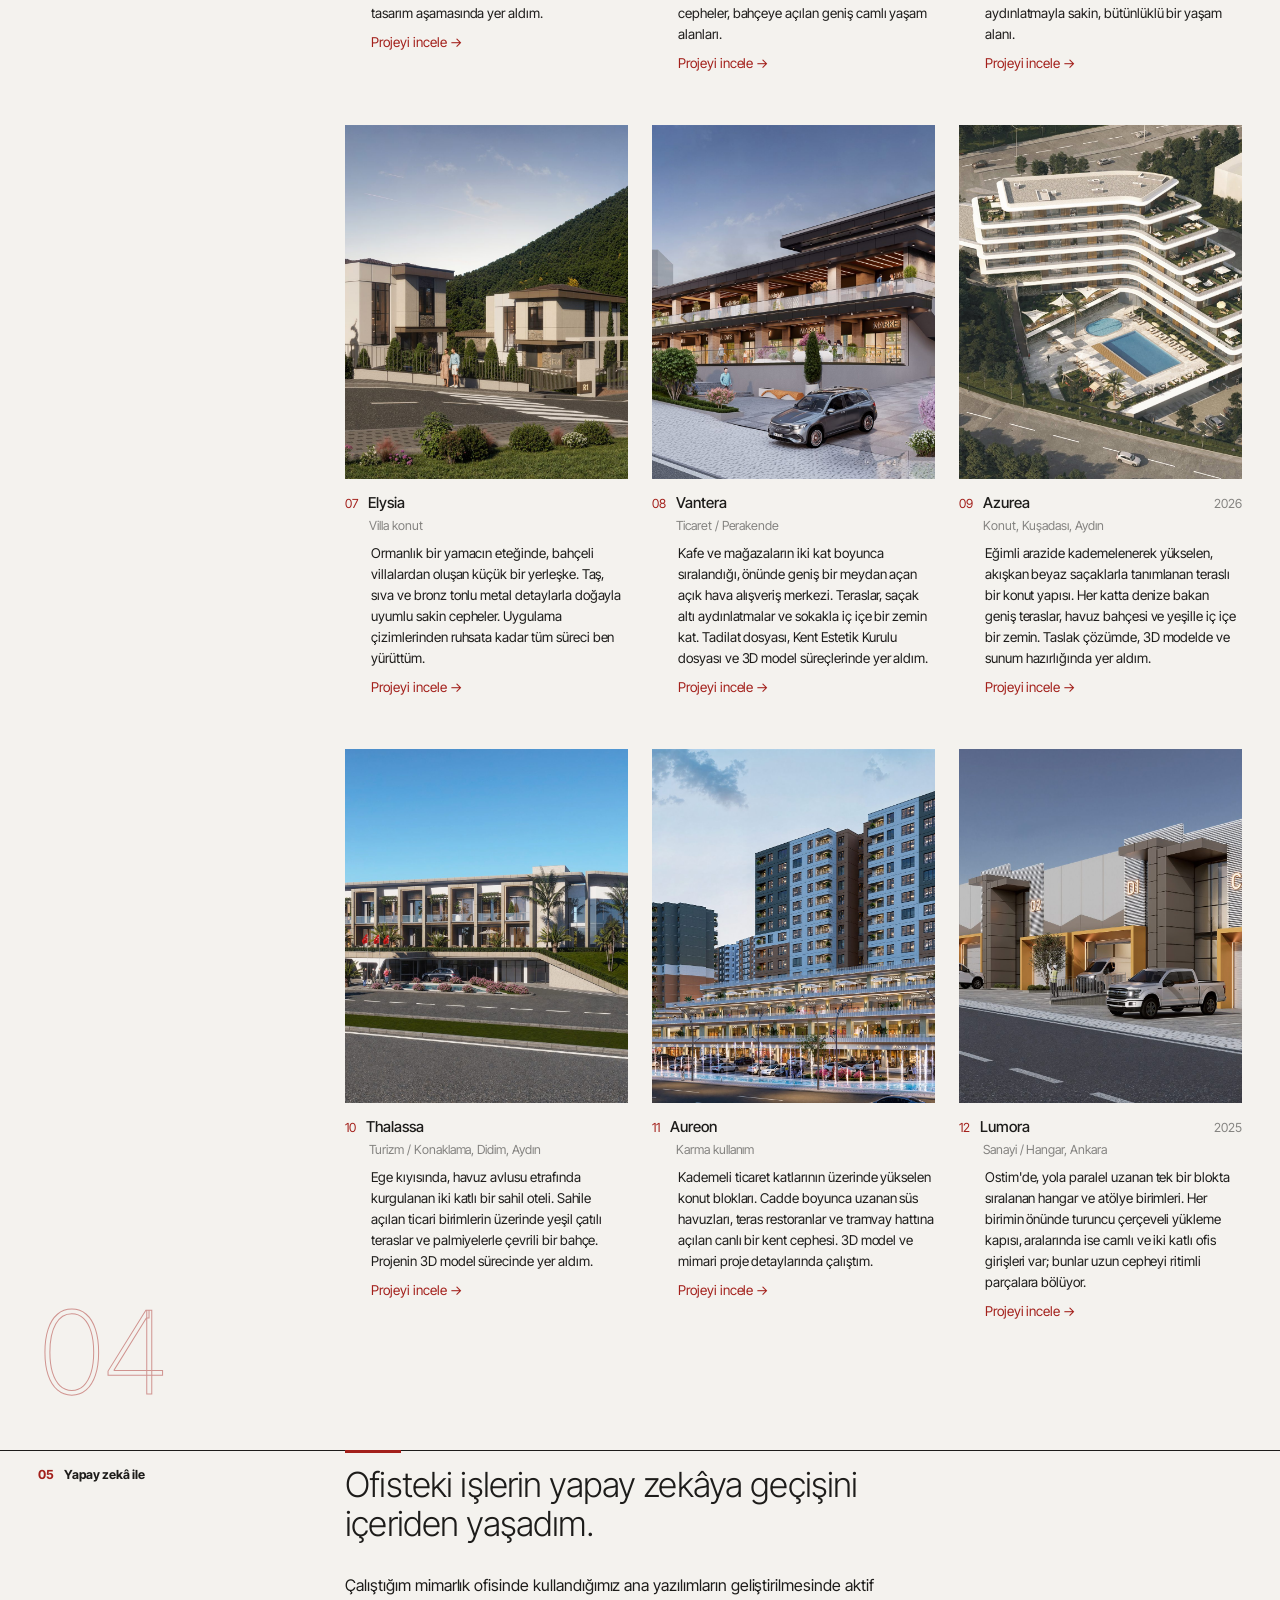
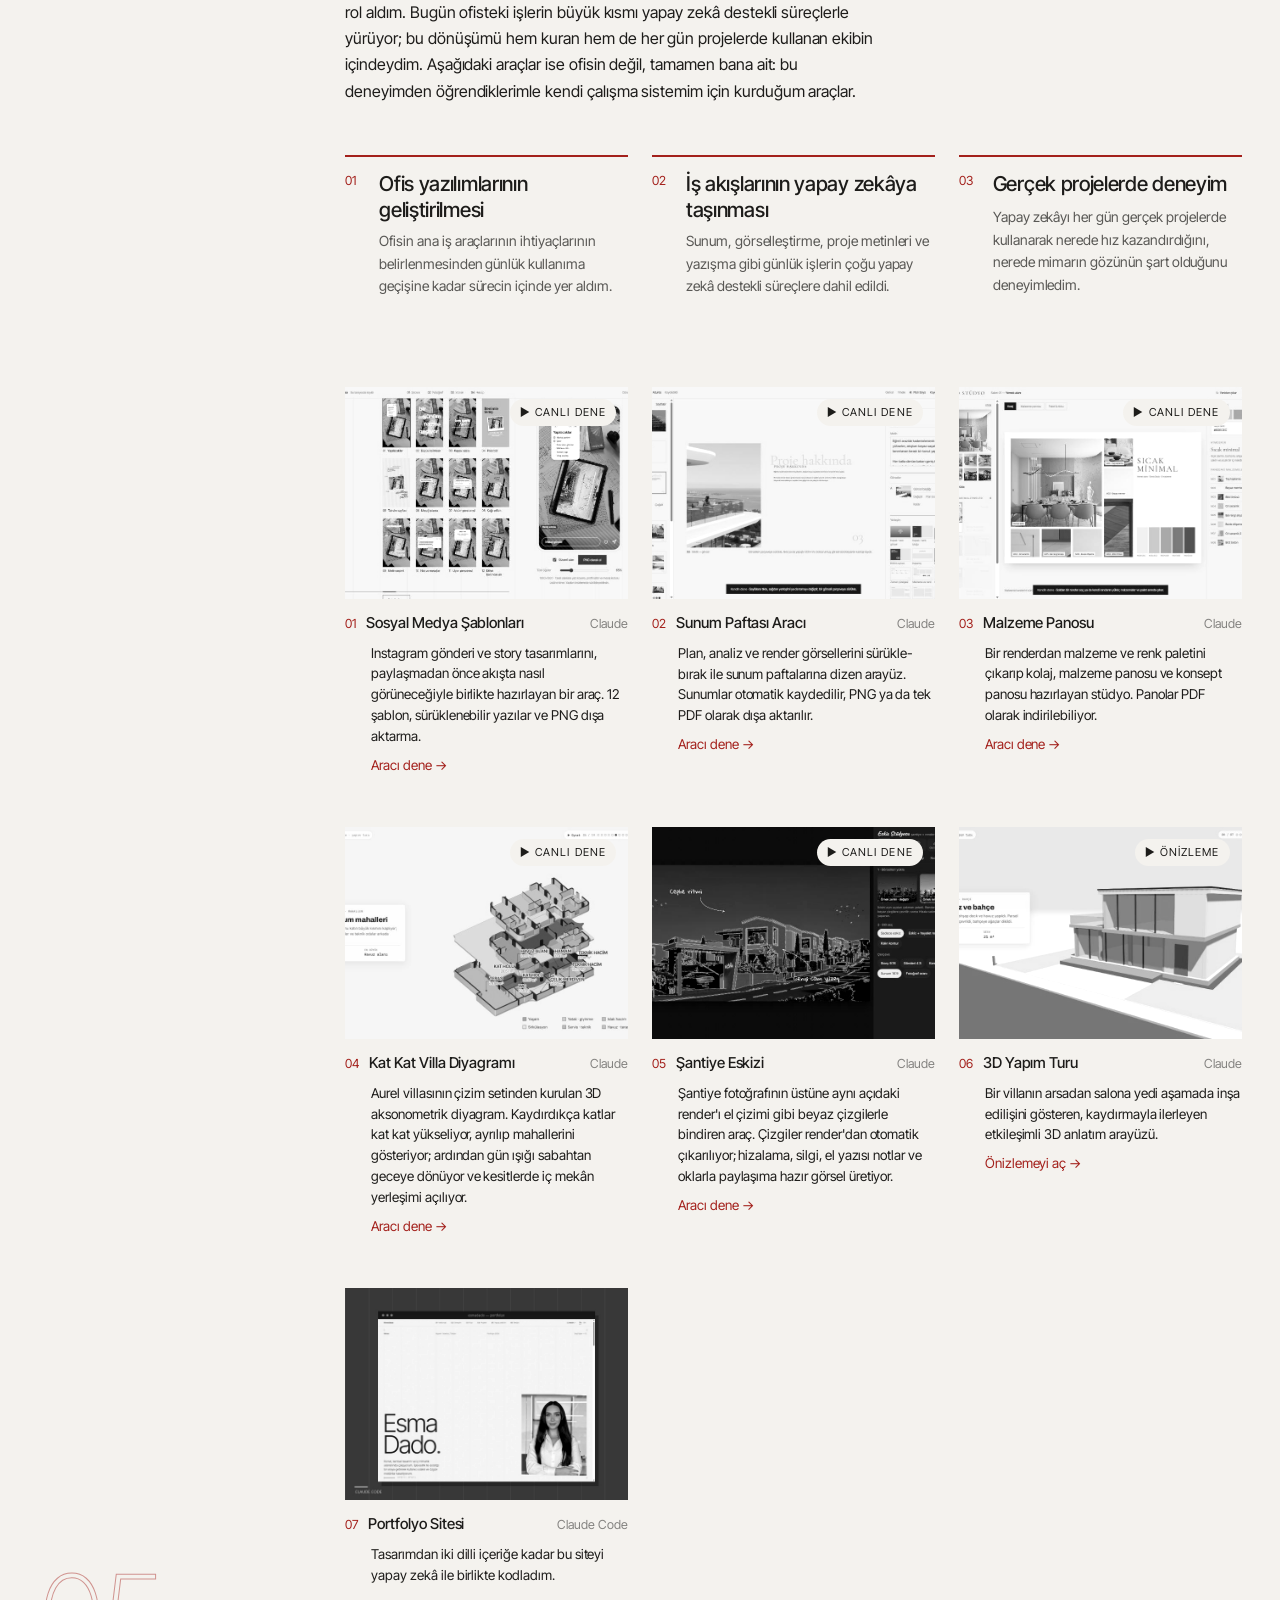
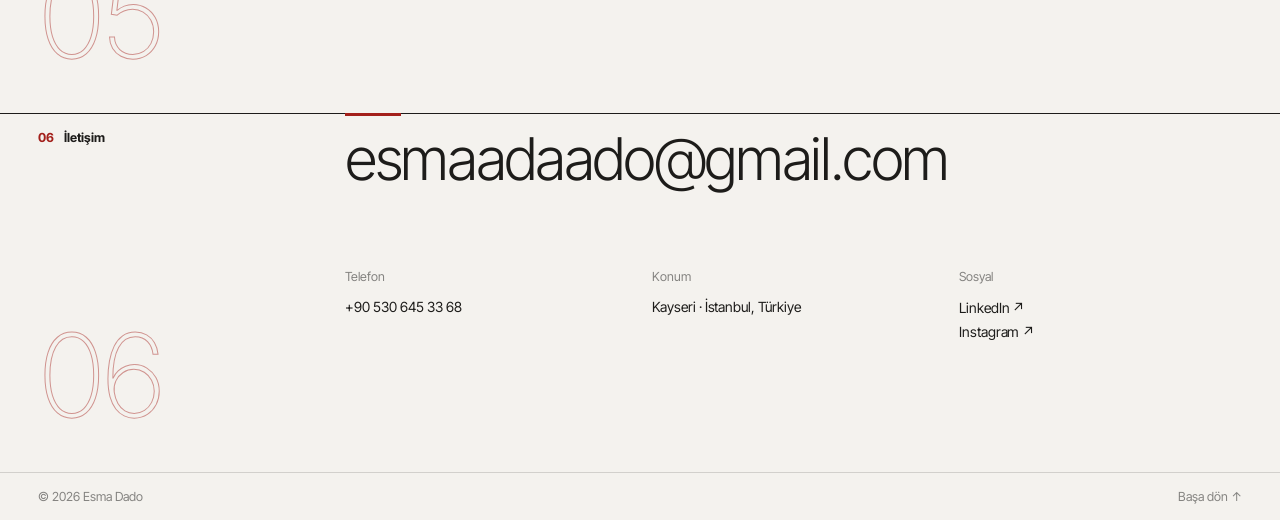
==== commit 43ce3846: "Dil seviyeleri: Türkçe/Arapça ana dil, İngilizce B2 Co-Authored-By: Claude Opus 5.5 <noreply@anthrop" ====
--- a/index.html
+++ b/index.html
@@ -25,7 +25,7 @@
 <body>
   <!-- Sayfa, script.js tarafından data.js'e göre oluşturulur -->
   <div id="app"></div>
-  <script src="data.js?v=20261122a"></script>
+  <script src="data.js?v=20261126a"></script>
   <script src="script.js?v=20261122b"></script>
   <script src="editor.js?v=20261122b"></script>
 </body>
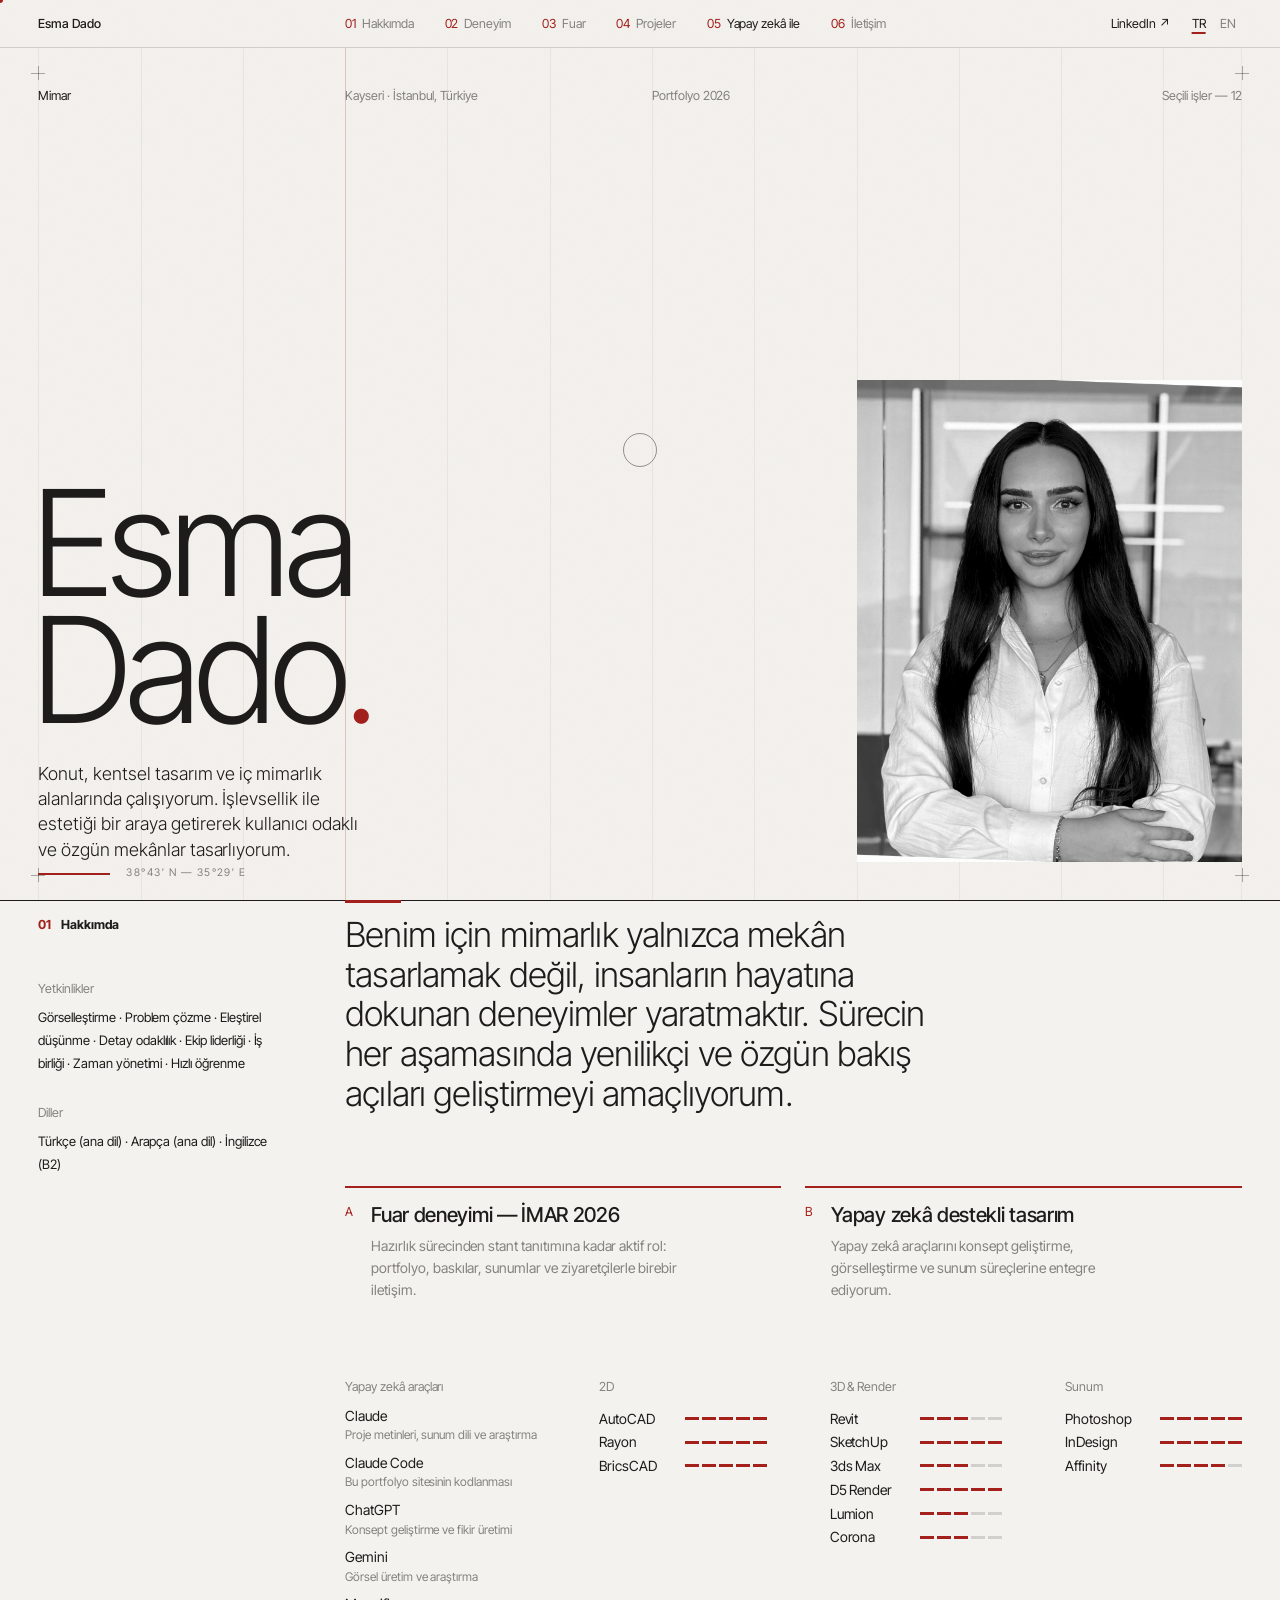
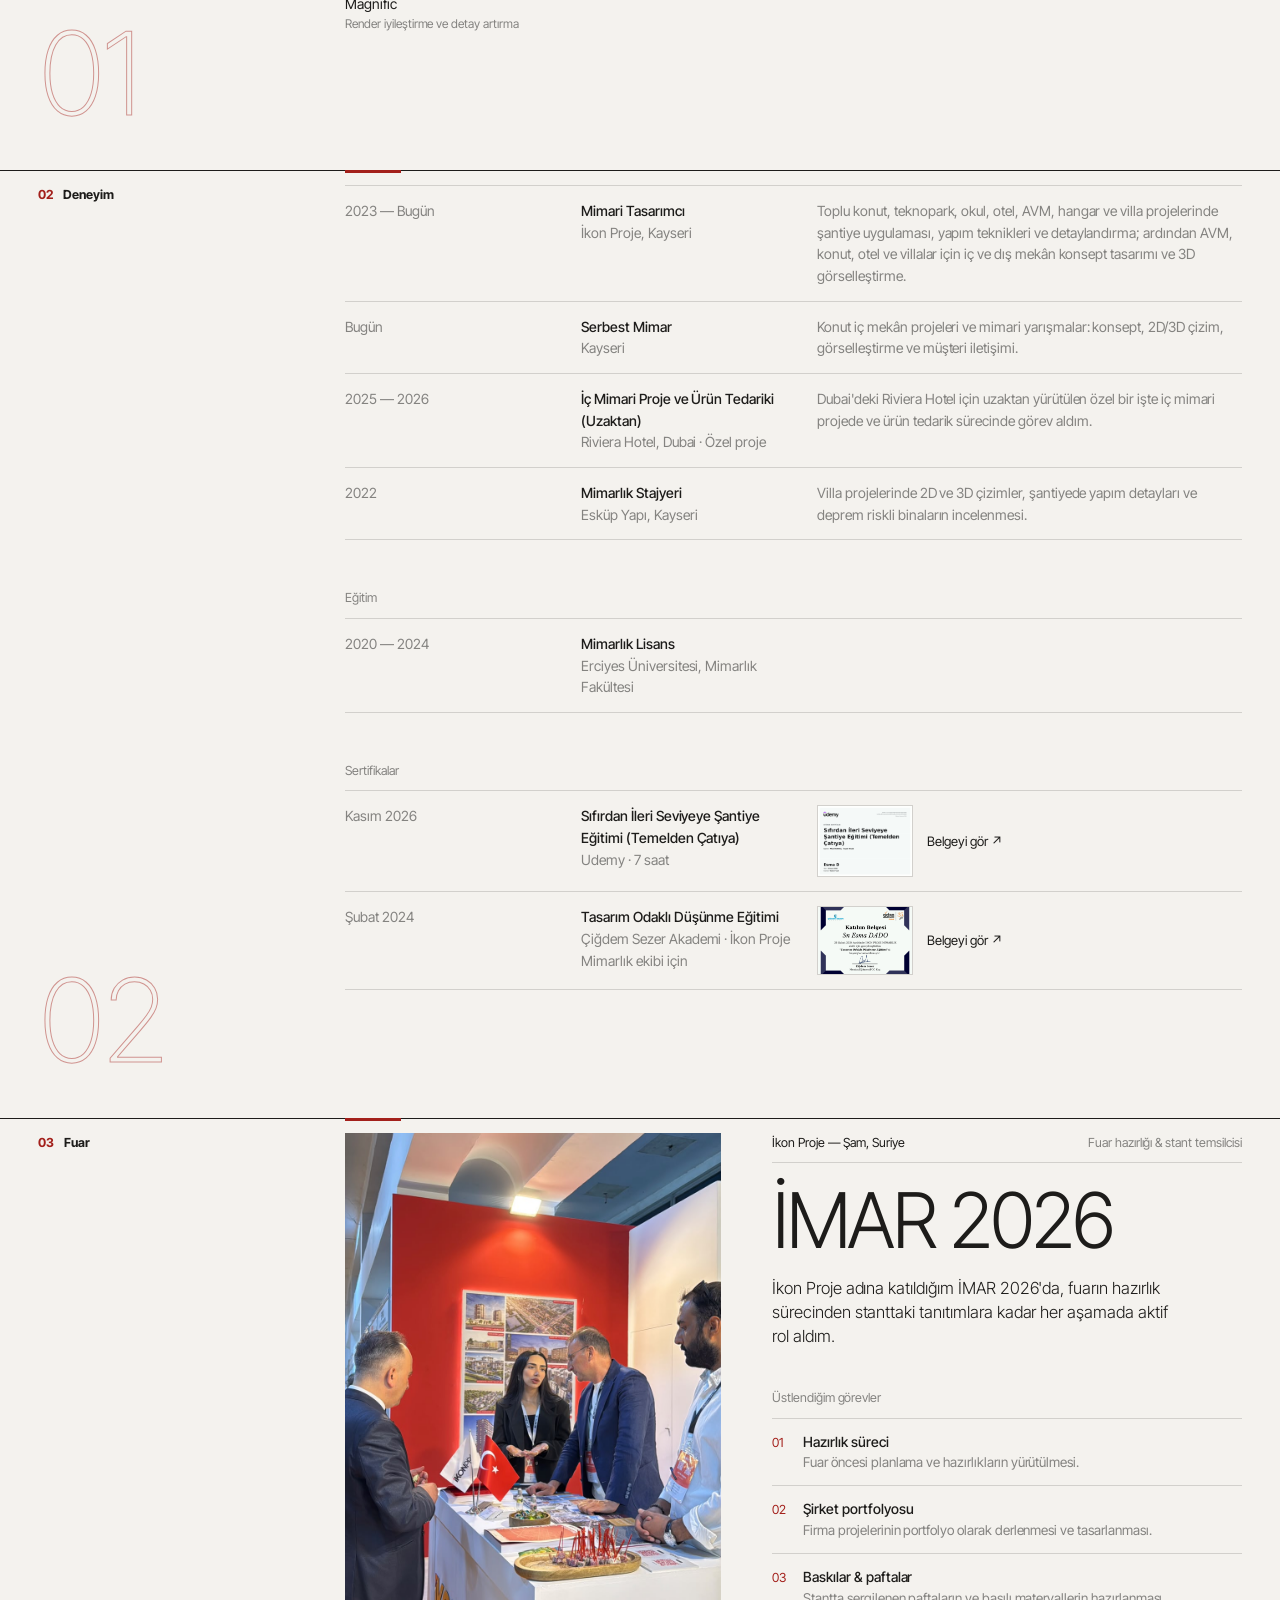
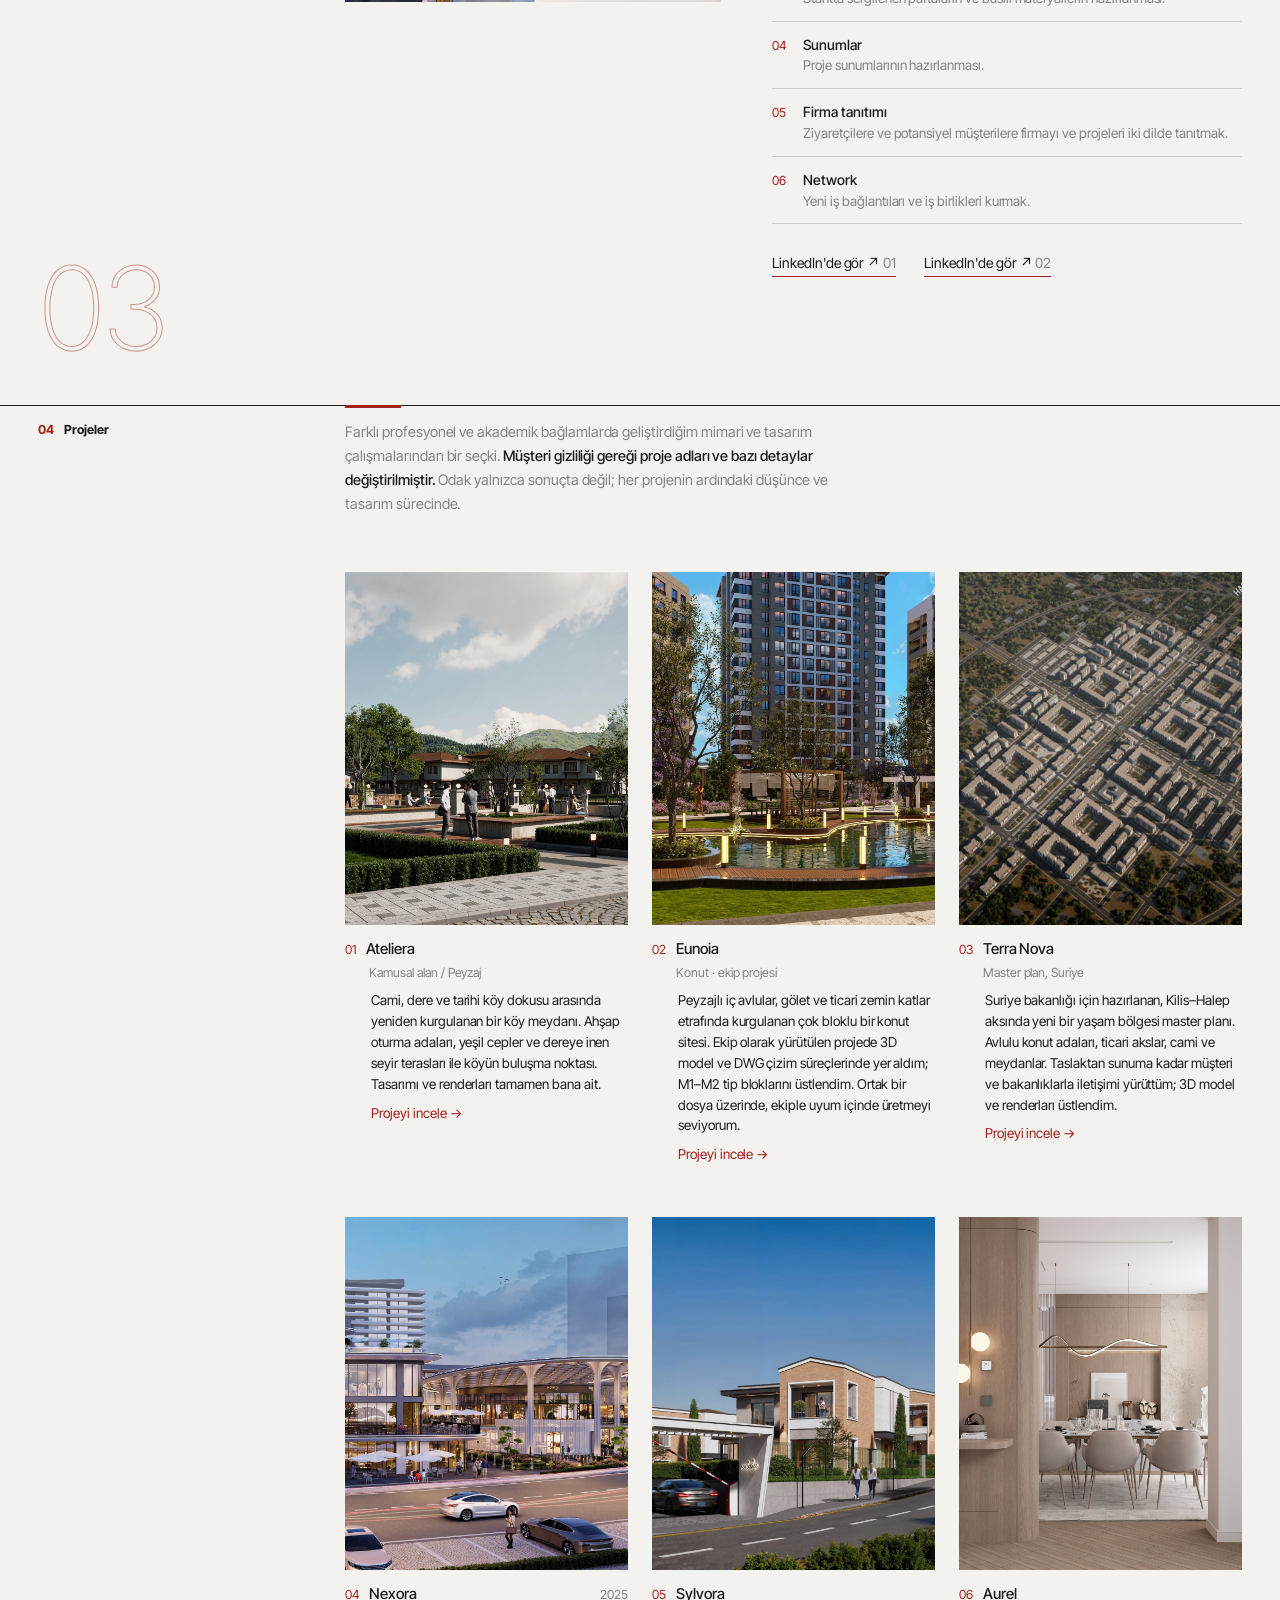
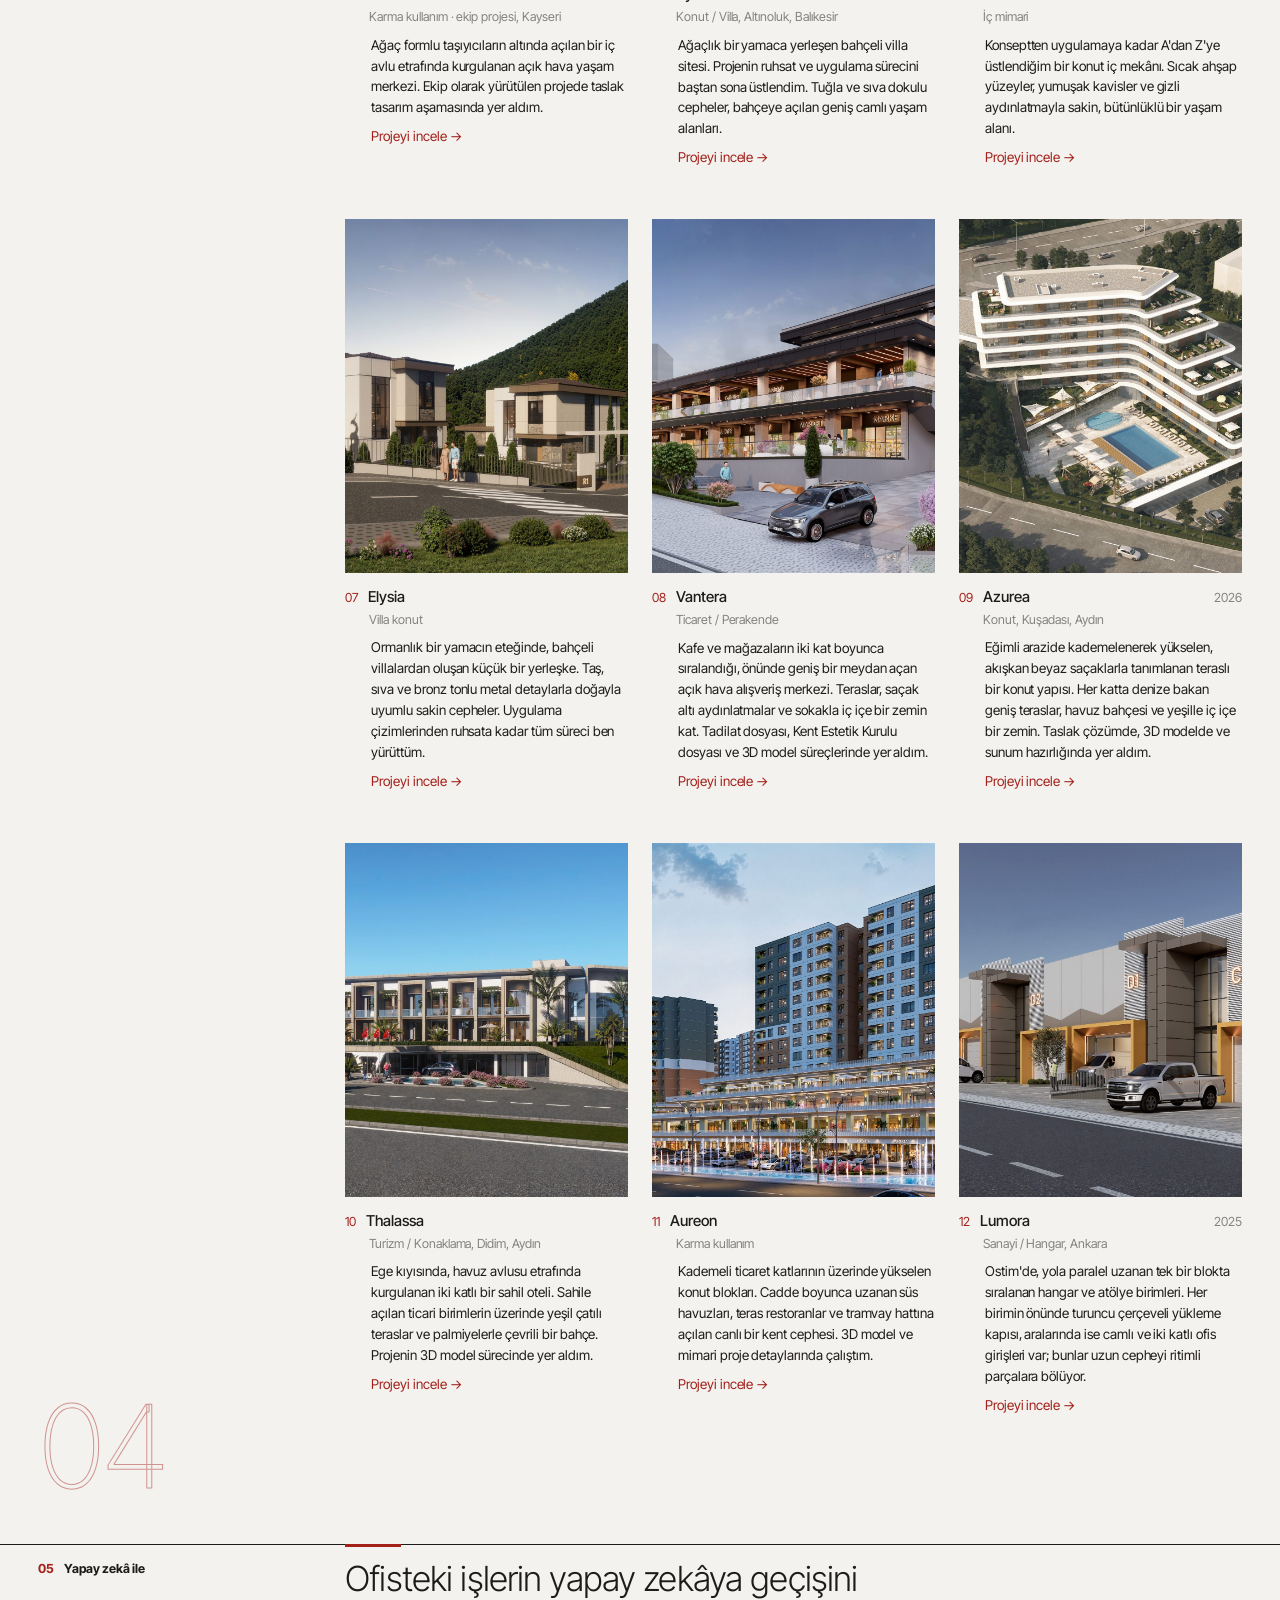
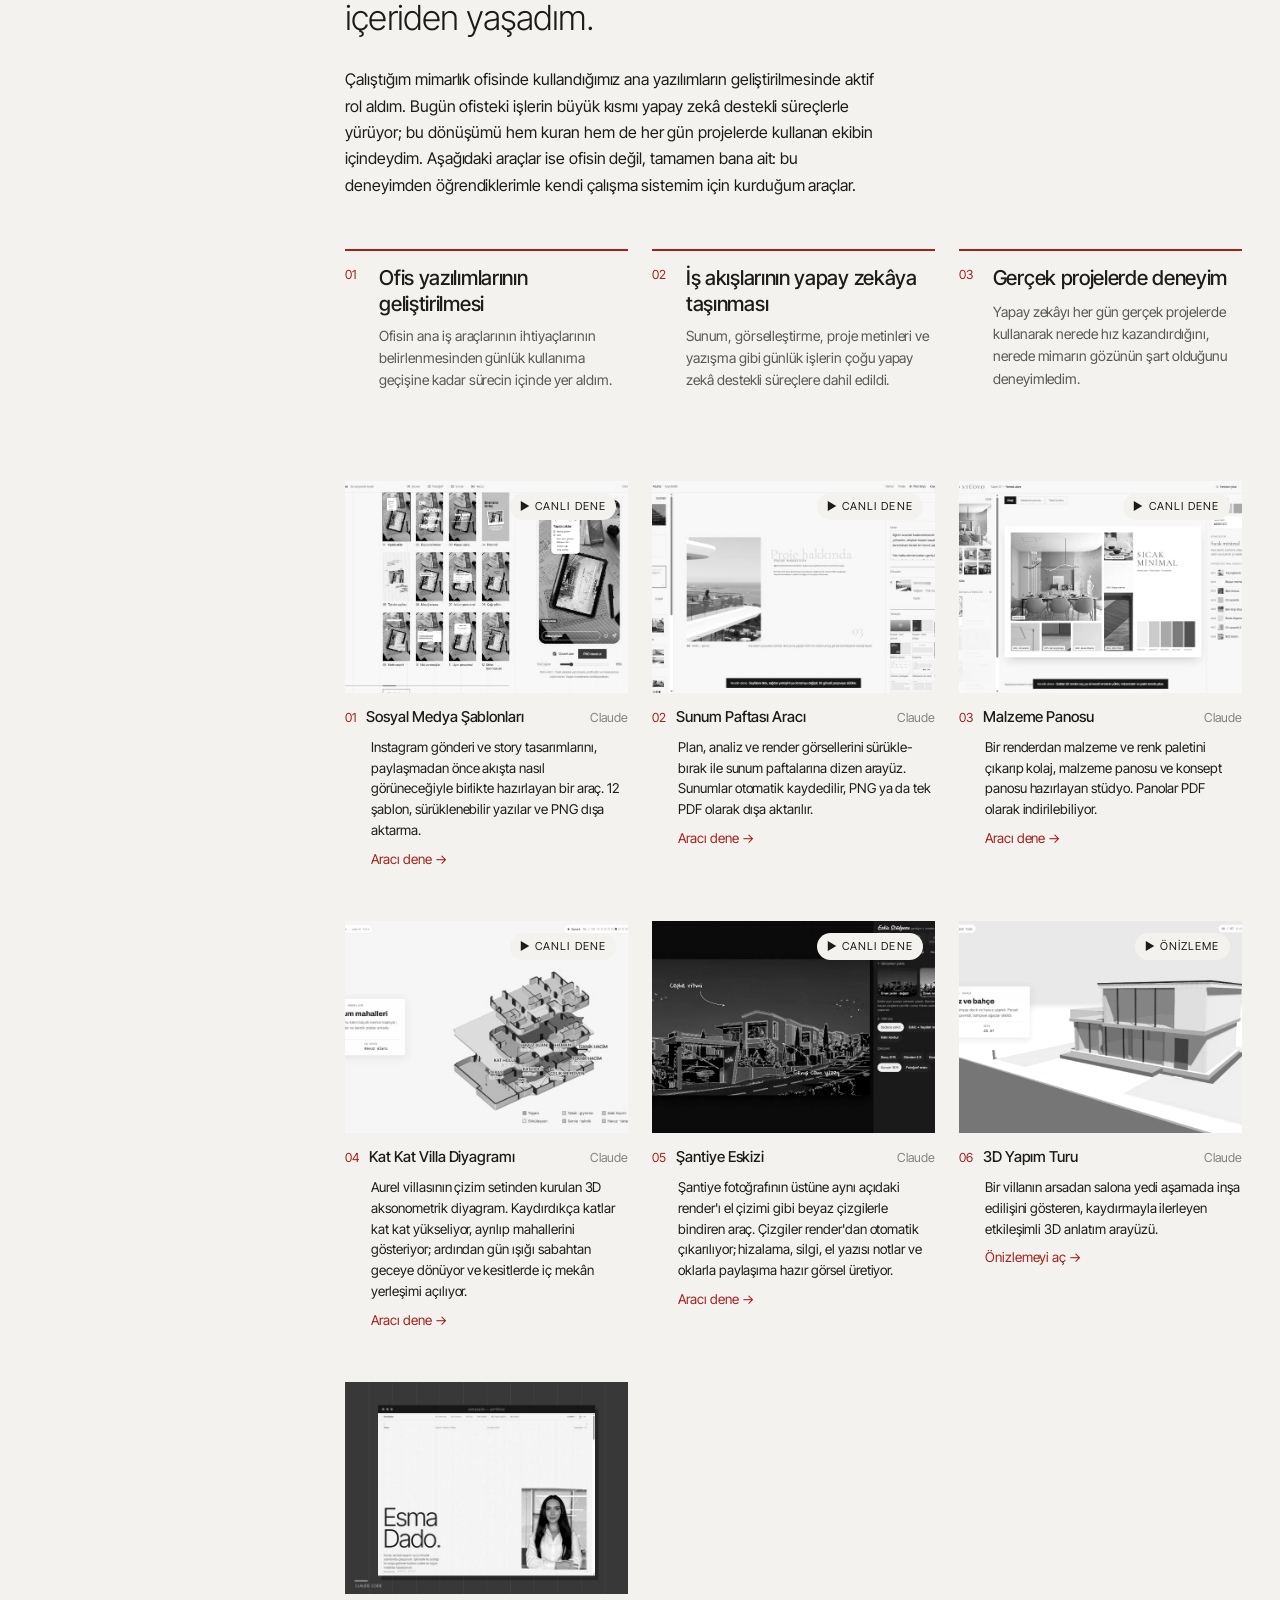
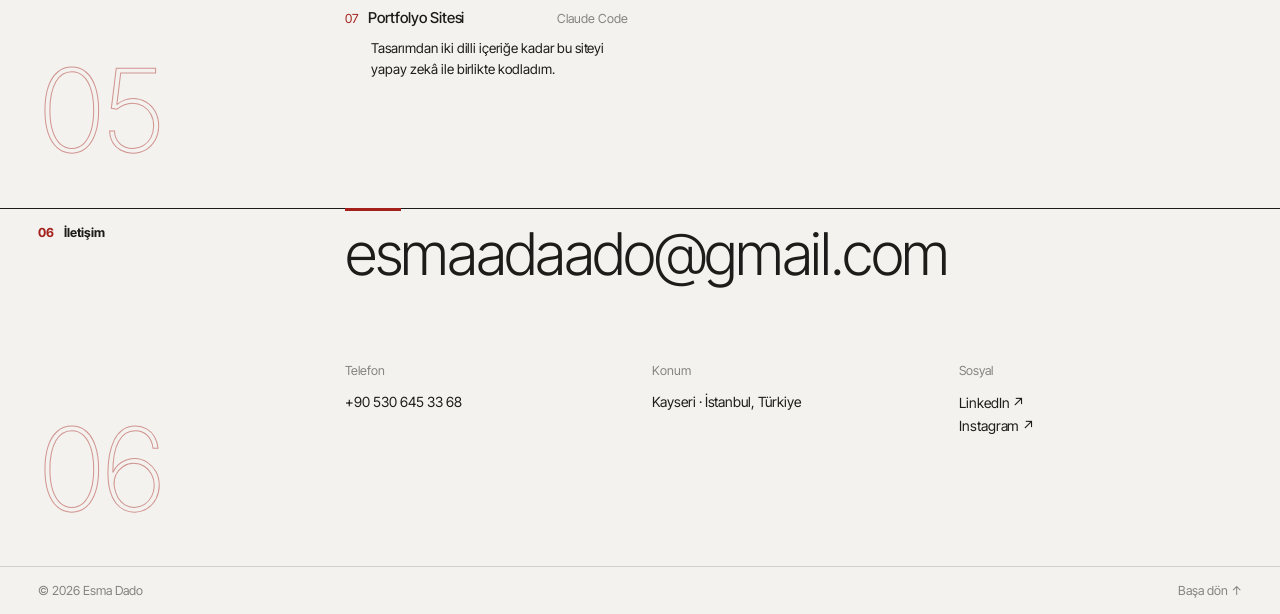
==== commit 967cf755: "Deneyim: Riviera Hotel Dubai (uzaktan, 2025-2026) Co-Authored-By: Claude Opus 5.5 <noreply@anthropic" ====
--- a/index.html
+++ b/index.html
@@ -25,7 +25,7 @@
 <body>
   <!-- Sayfa, script.js tarafından data.js'e göre oluşturulur -->
   <div id="app"></div>
-  <script src="data.js?v=20261126a"></script>
+  <script src="data.js?v=20261126b"></script>
   <script src="script.js?v=20261122b"></script>
   <script src="editor.js?v=20261122b"></script>
 </body>
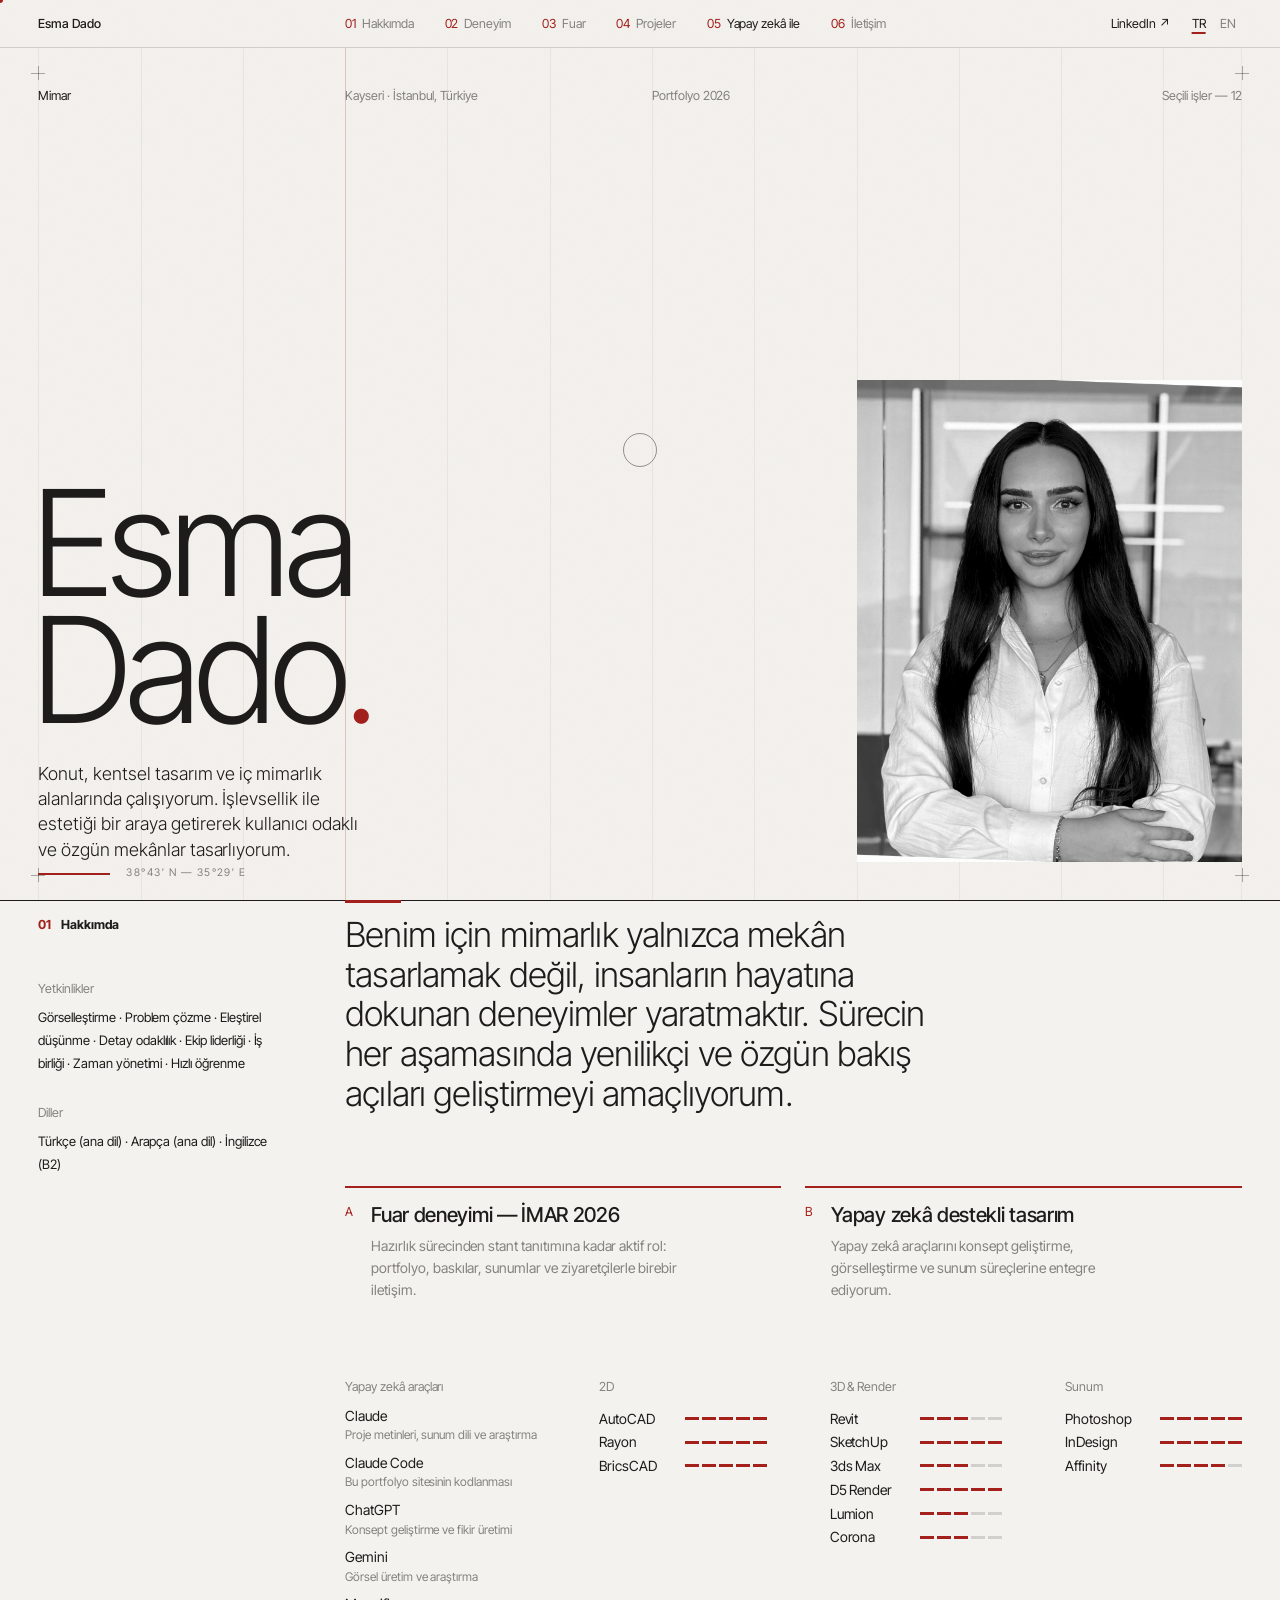
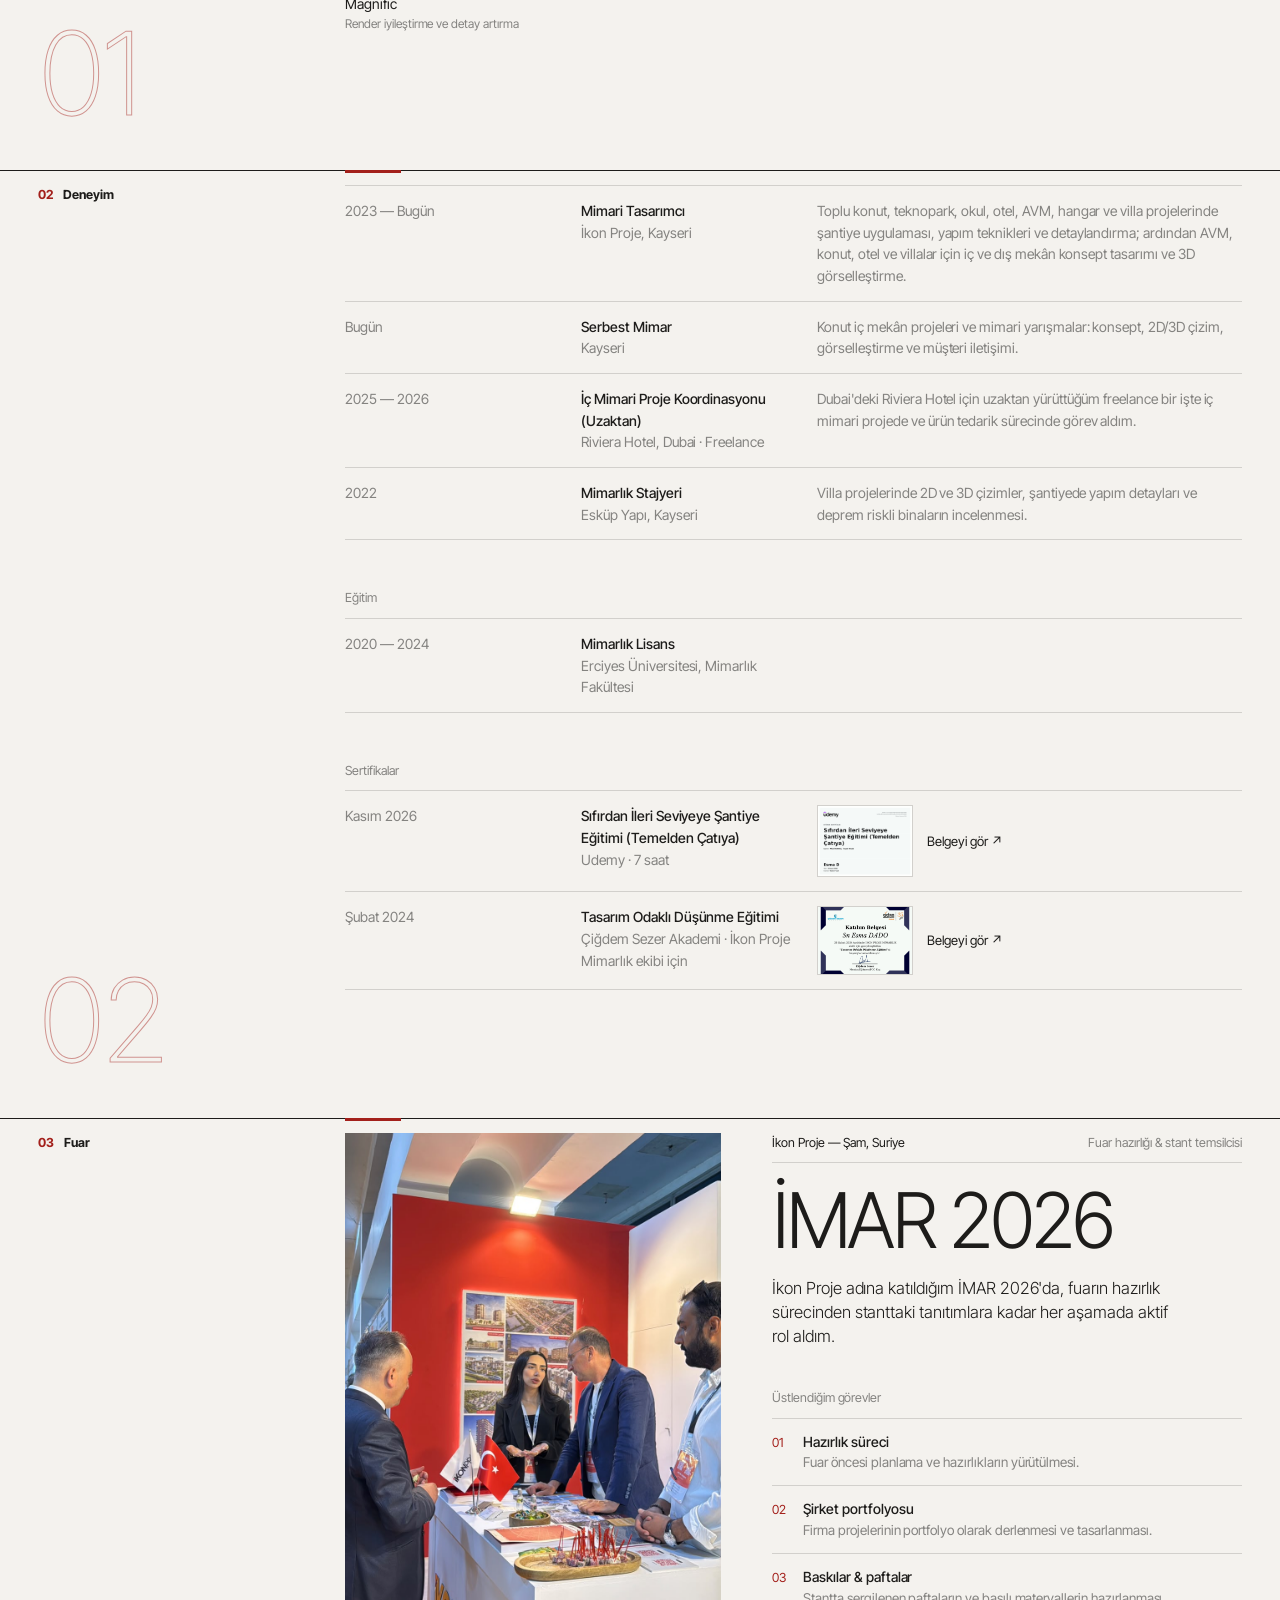
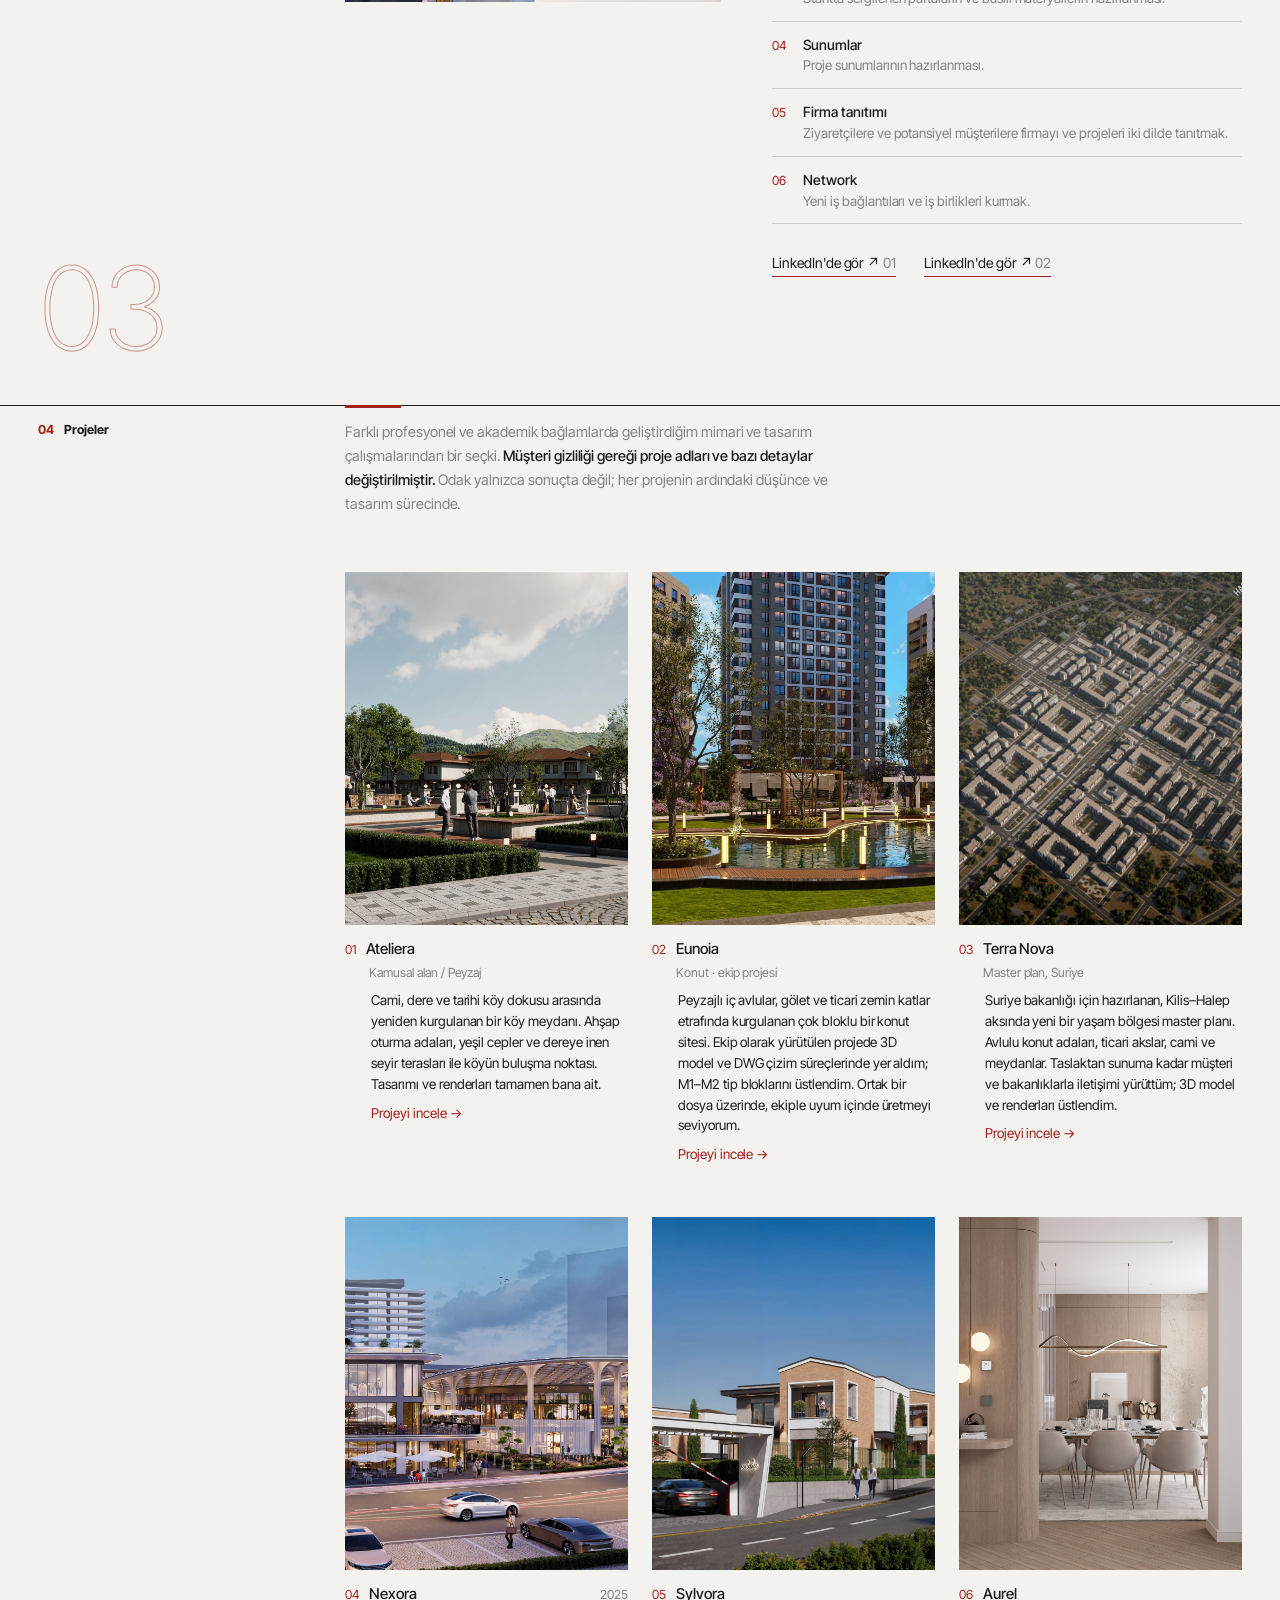
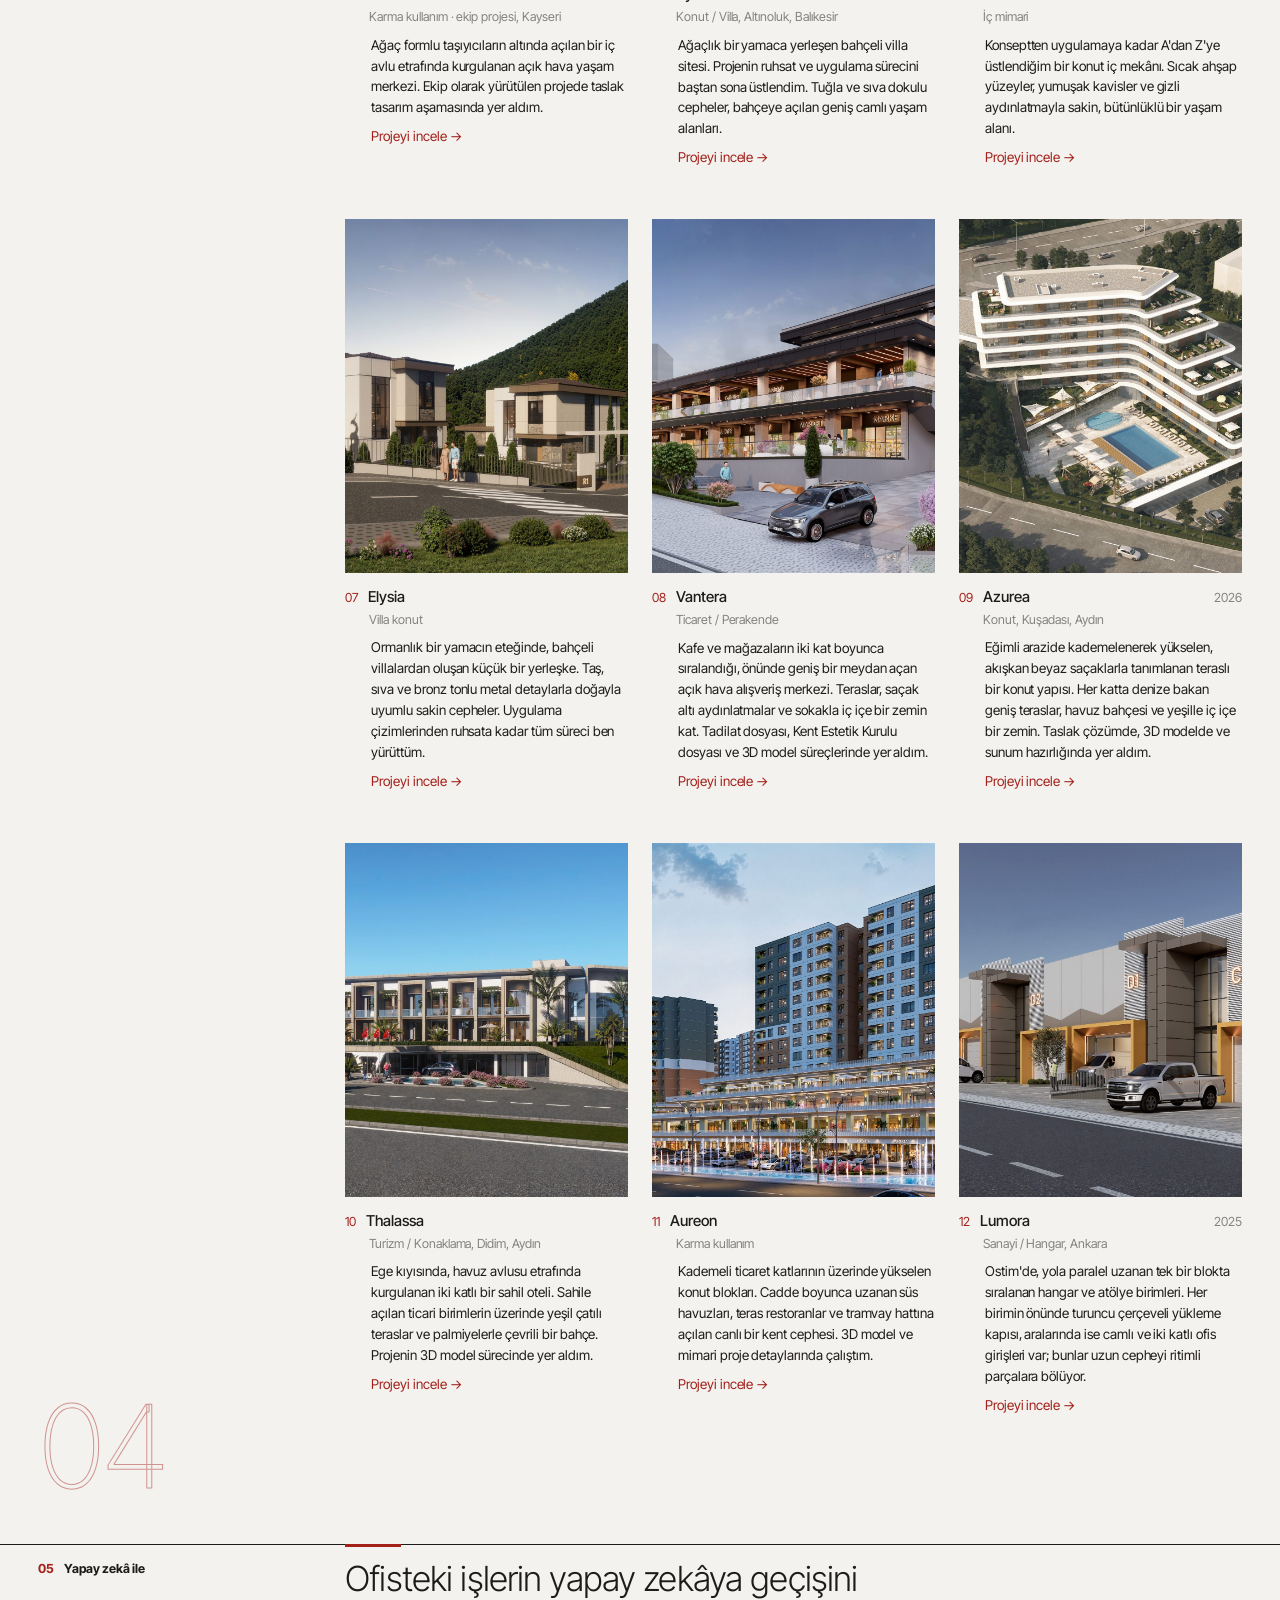
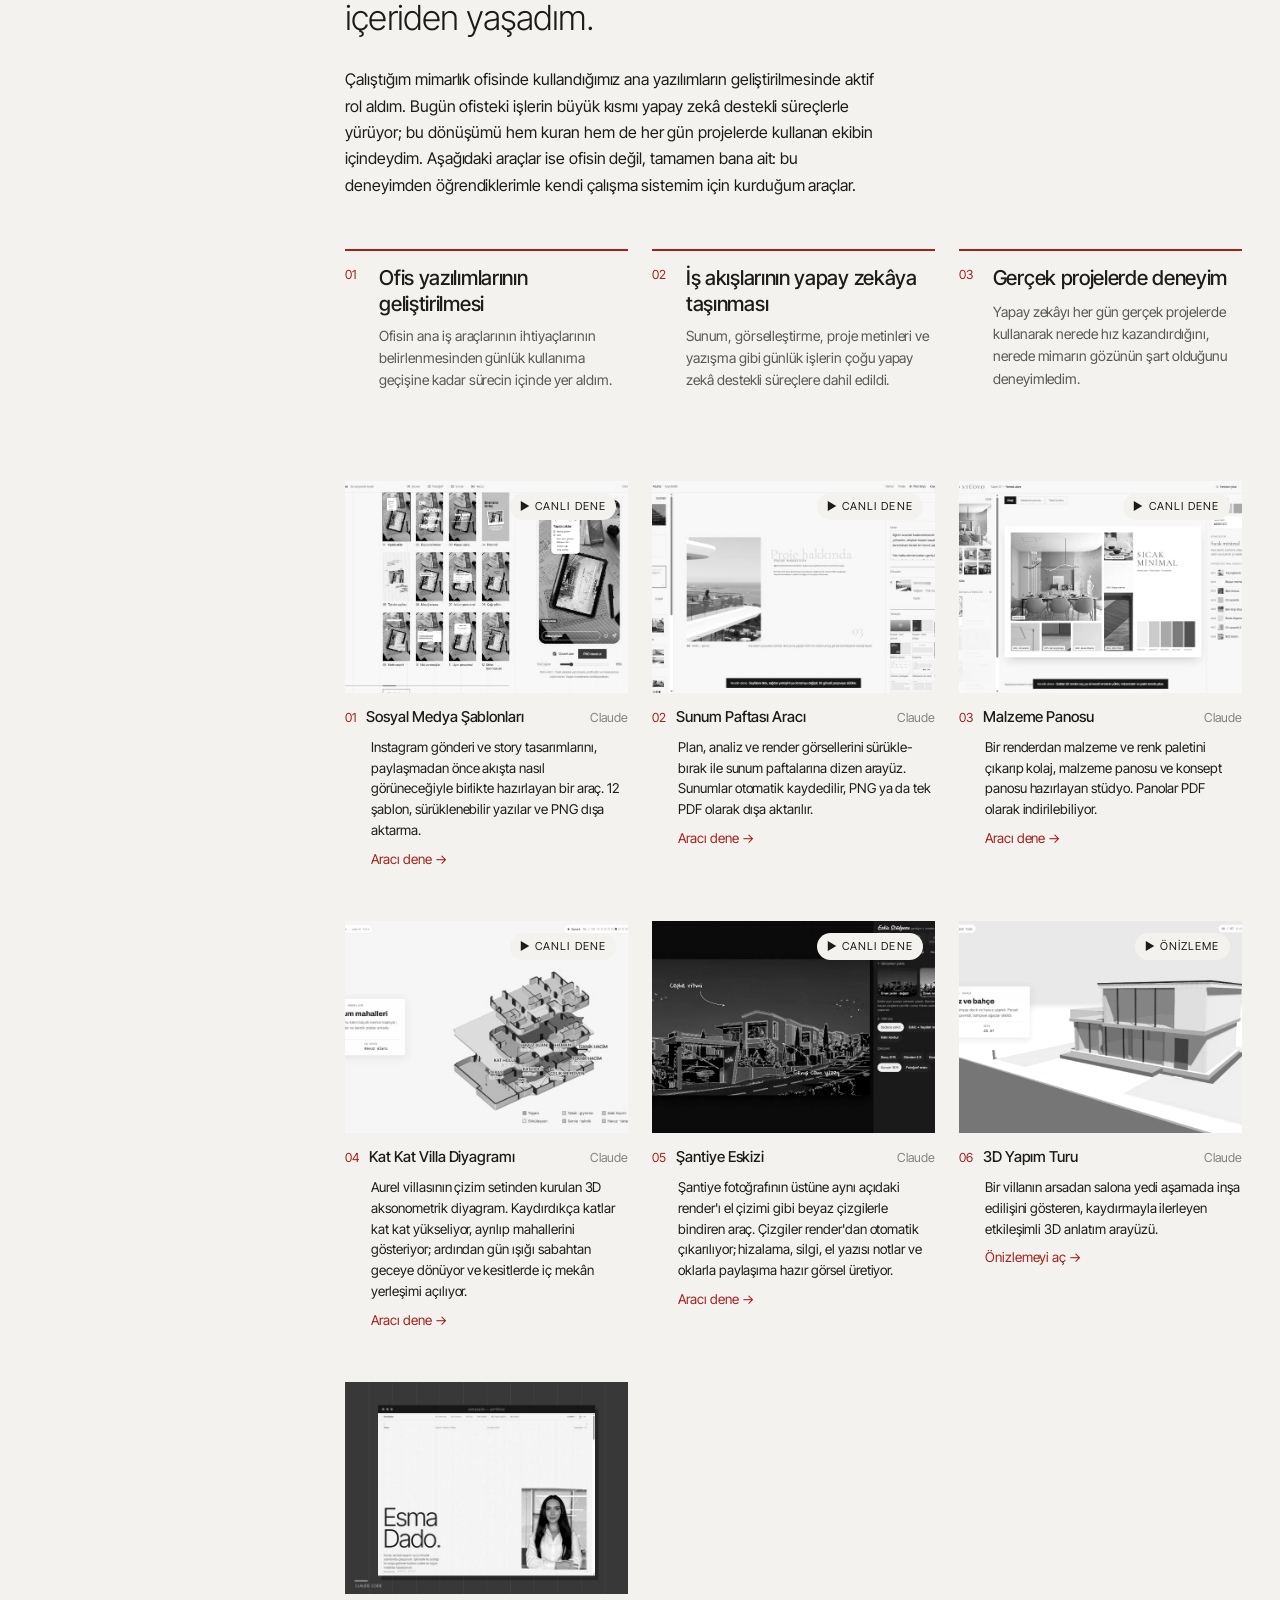
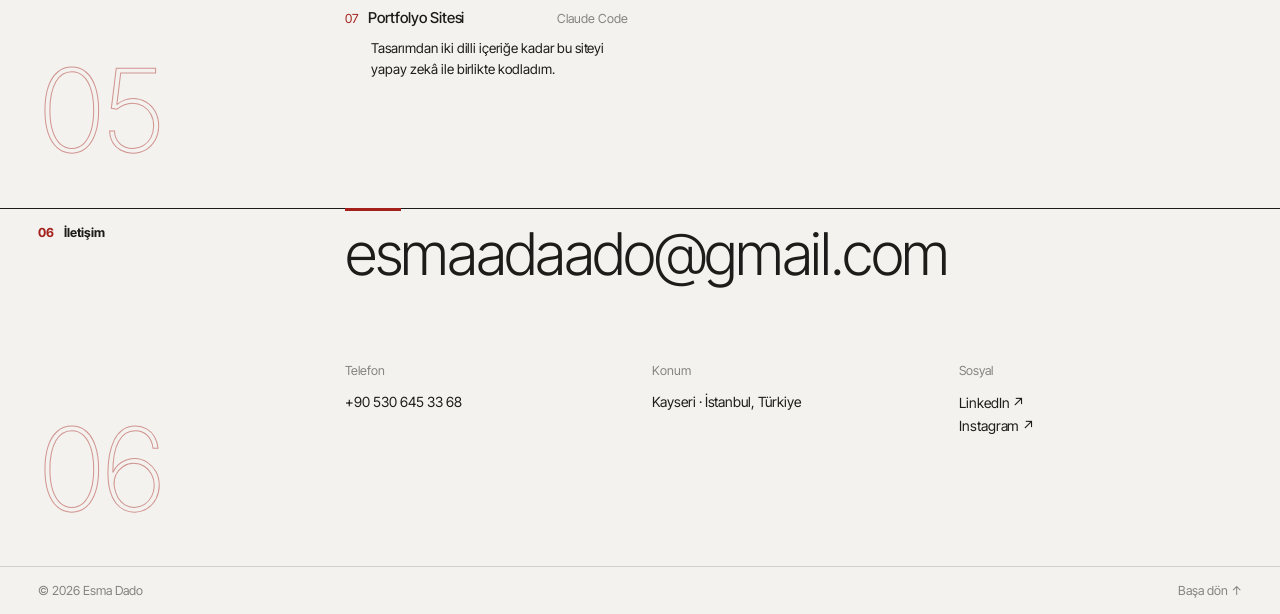
==== commit b4aab323: "Riviera Hotel: koordinasyon başlığı, freelance Co-Authored-By: Claude Opus 5.5 <noreply@anthropic.co" ====
--- a/index.html
+++ b/index.html
@@ -25,7 +25,7 @@
 <body>
   <!-- Sayfa, script.js tarafından data.js'e göre oluşturulur -->
   <div id="app"></div>
-  <script src="data.js?v=20261126b"></script>
+  <script src="data.js?v=20261126c"></script>
   <script src="script.js?v=20261122b"></script>
   <script src="editor.js?v=20261122b"></script>
 </body>
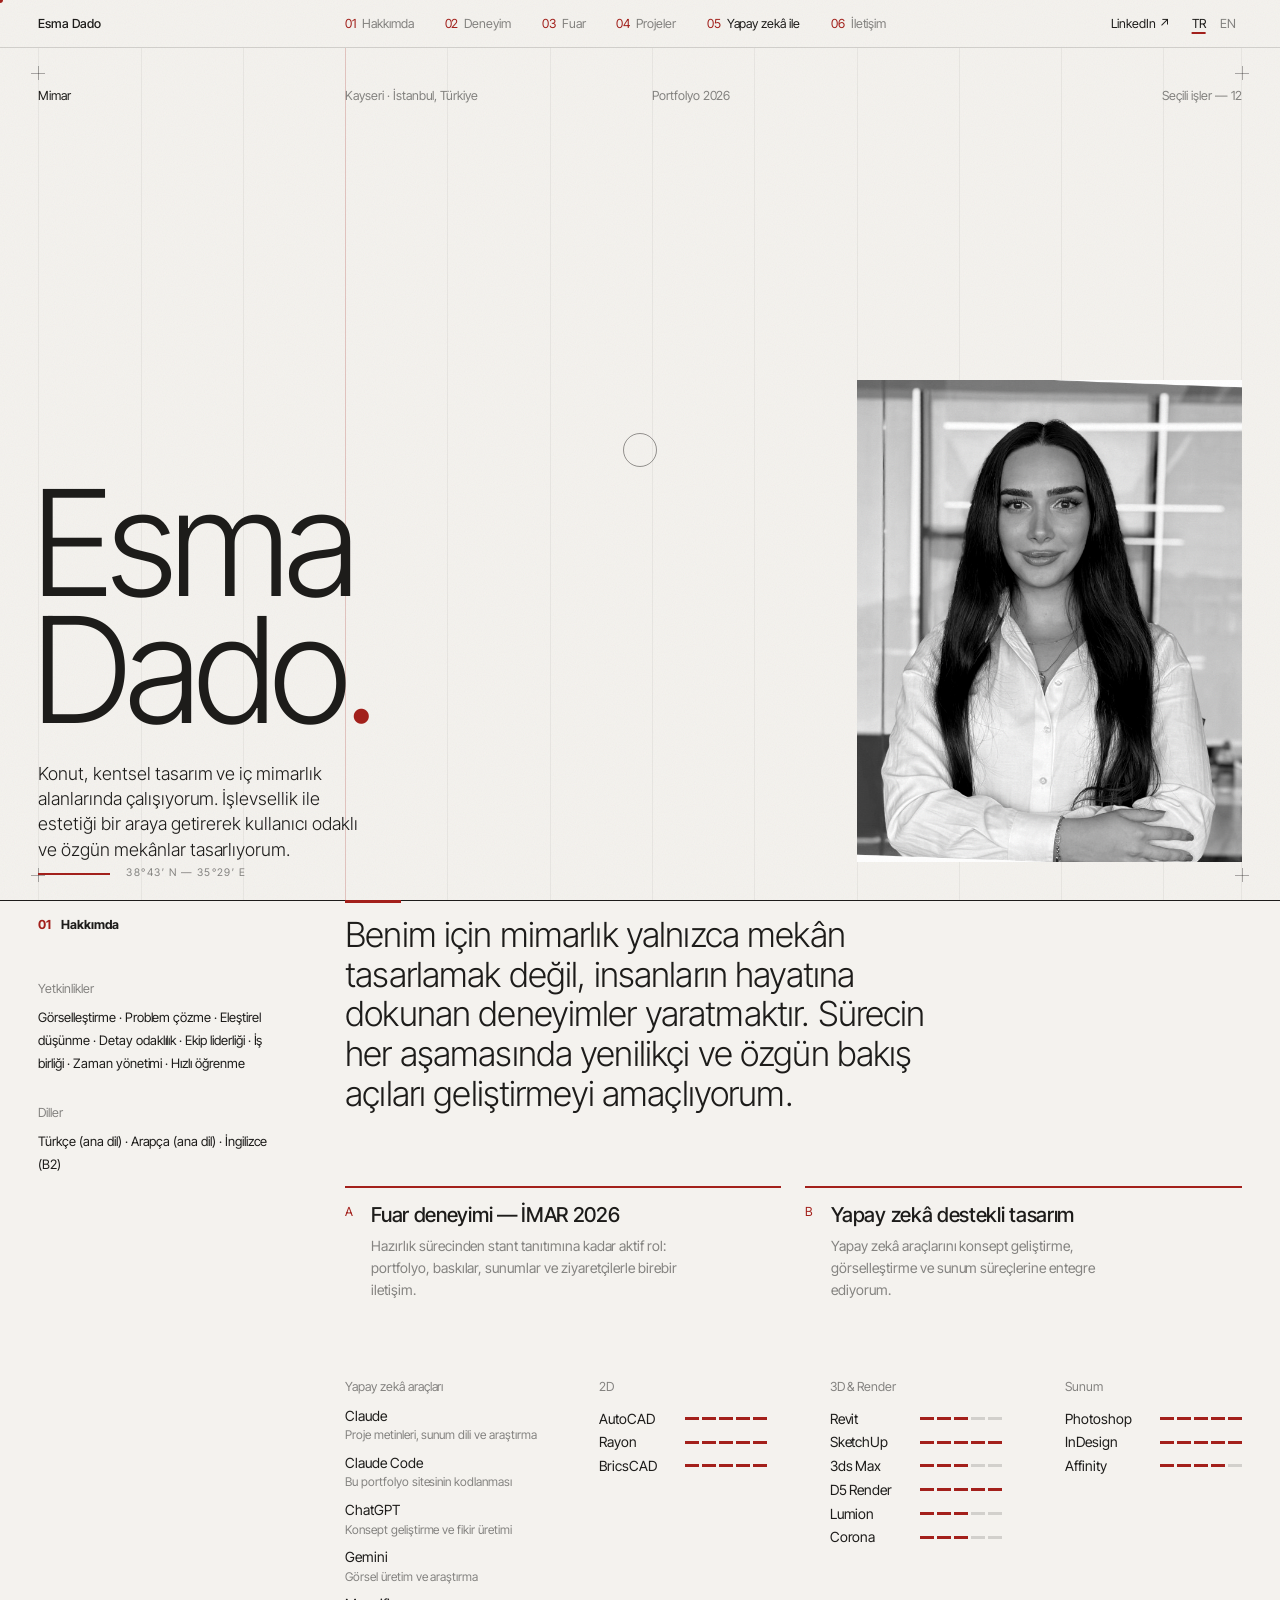
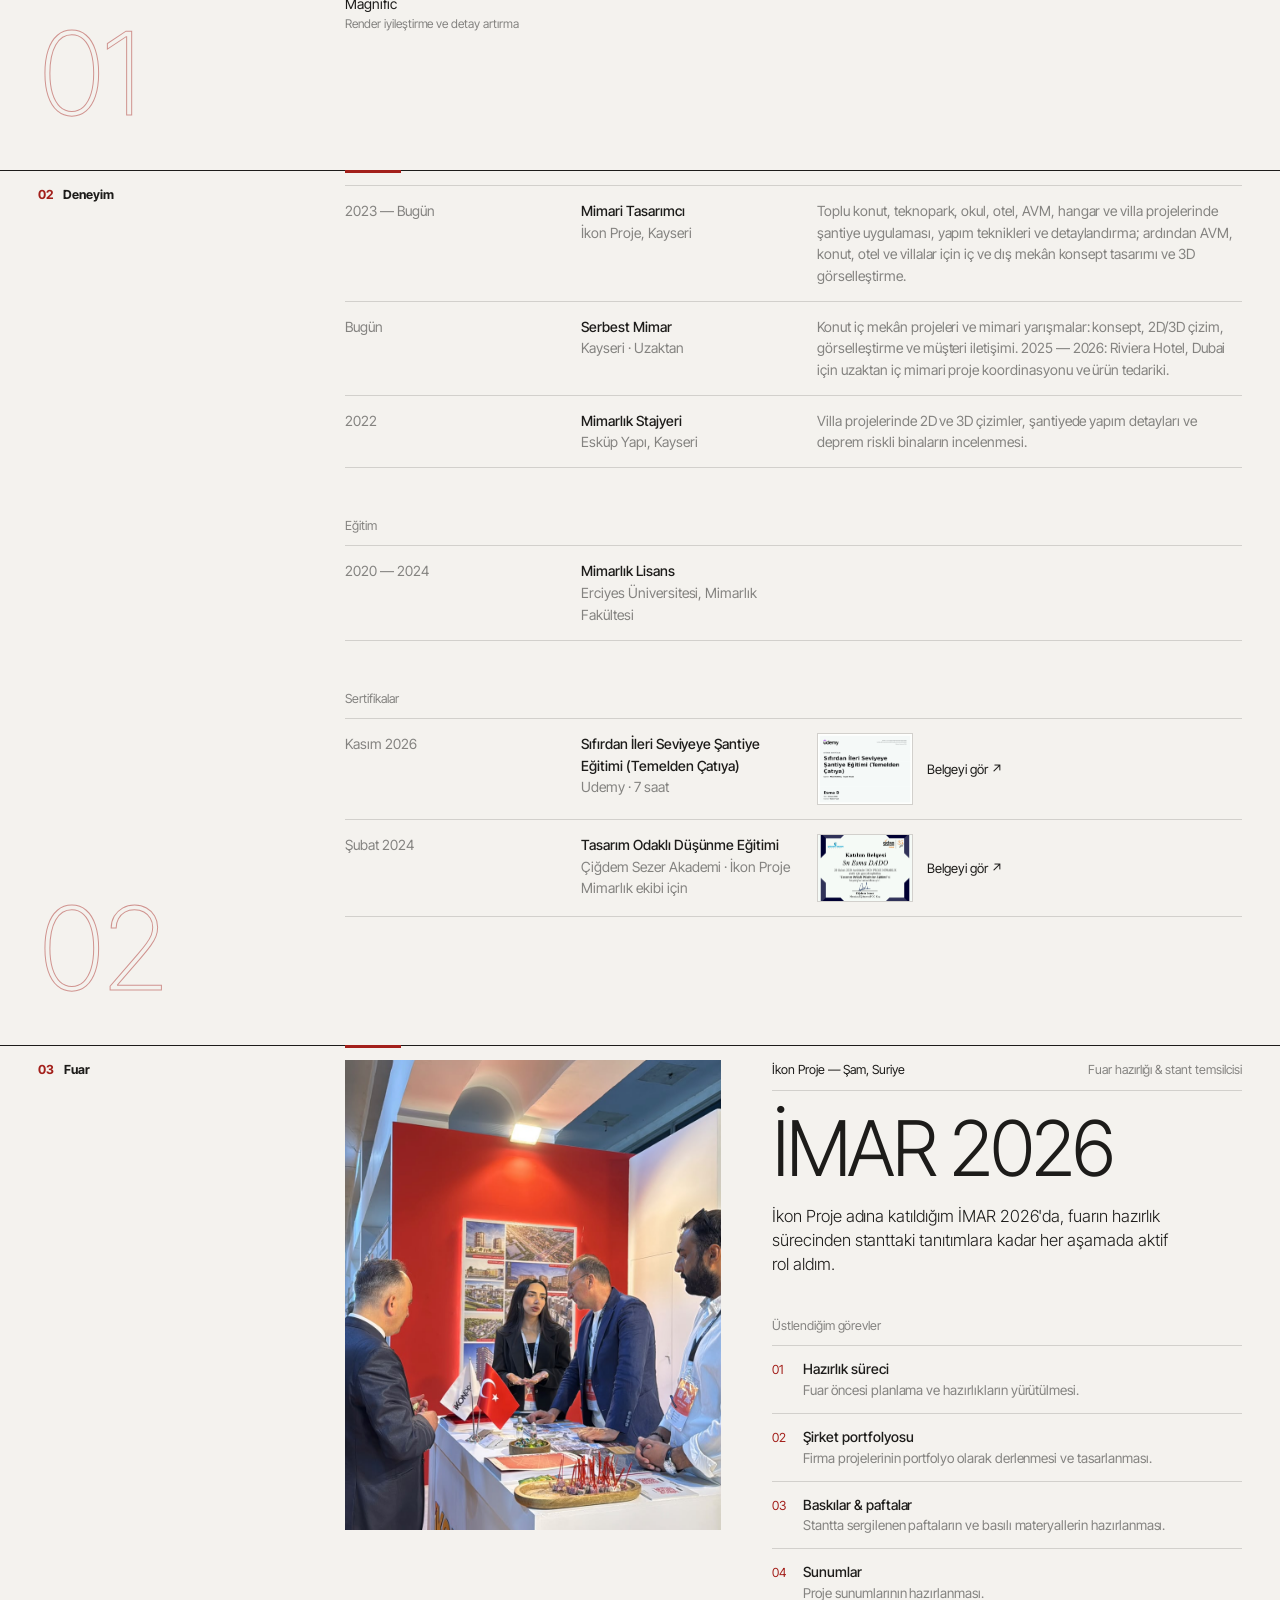
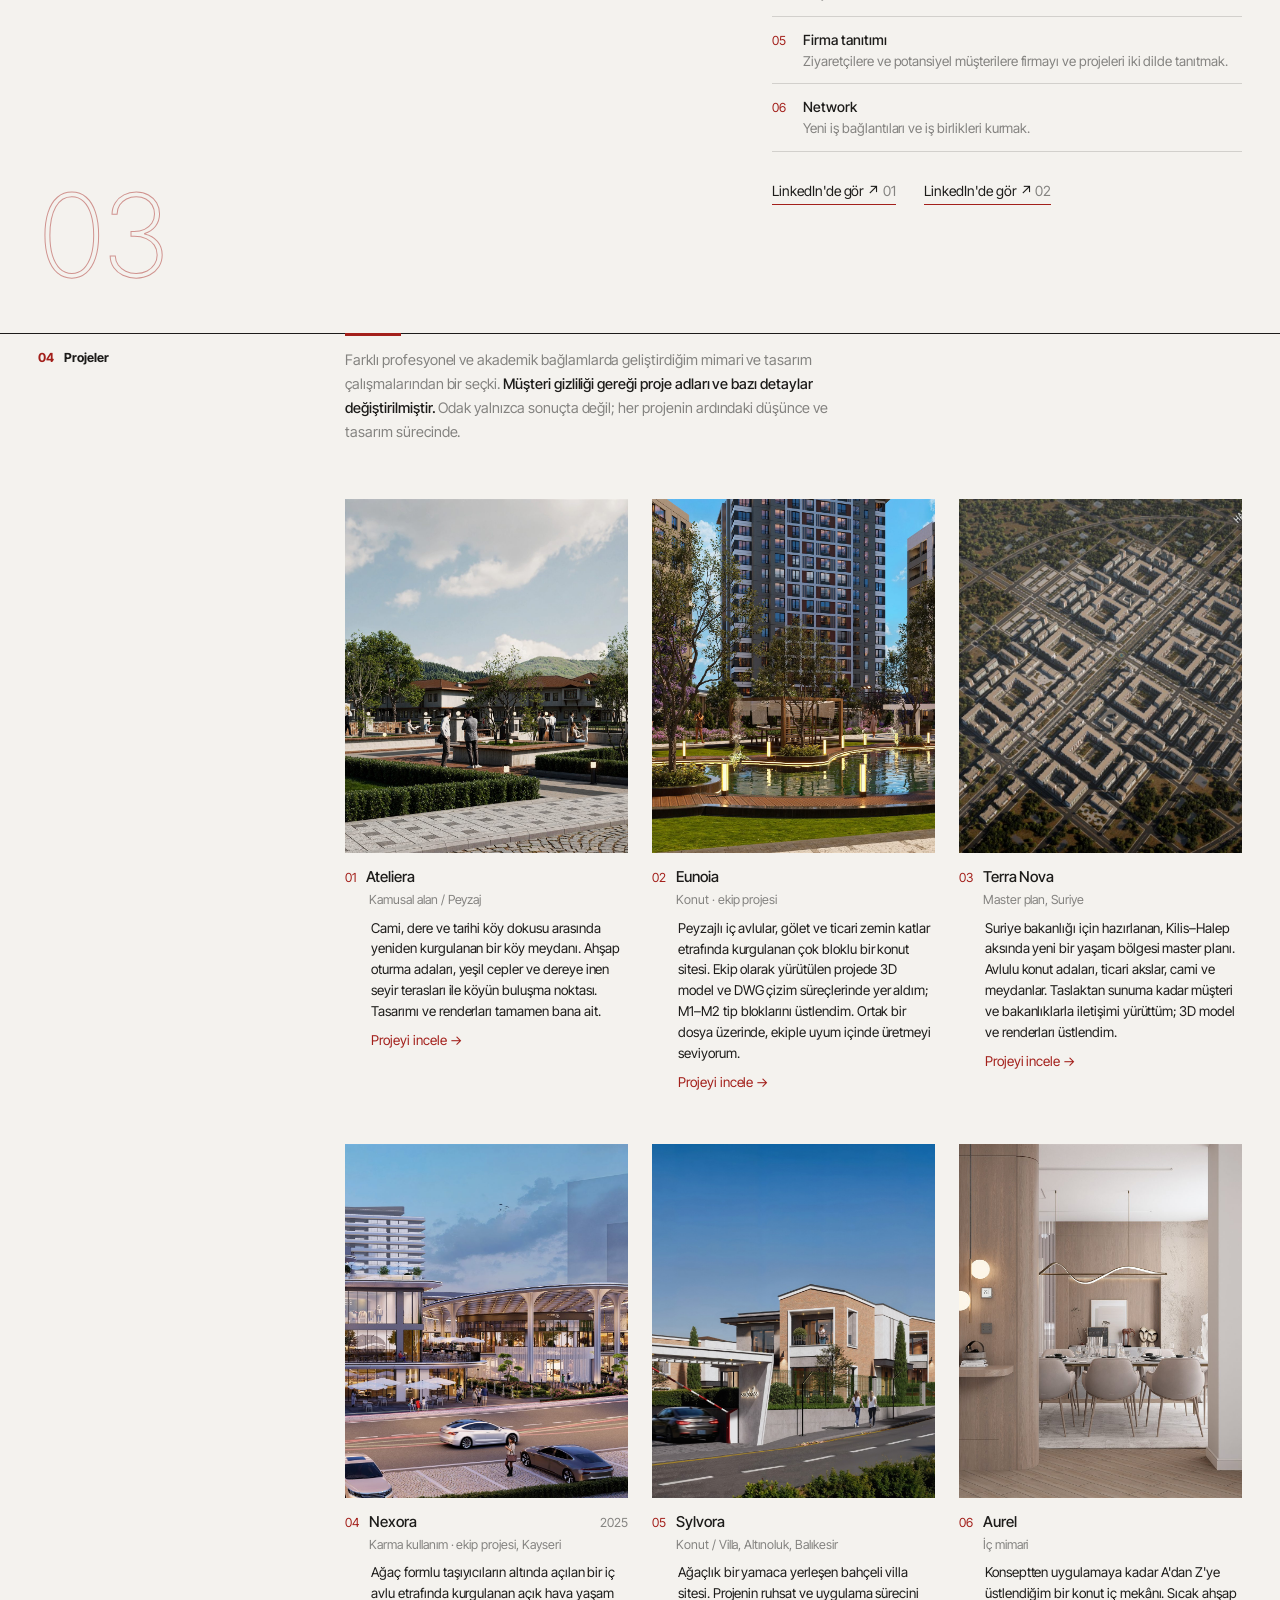
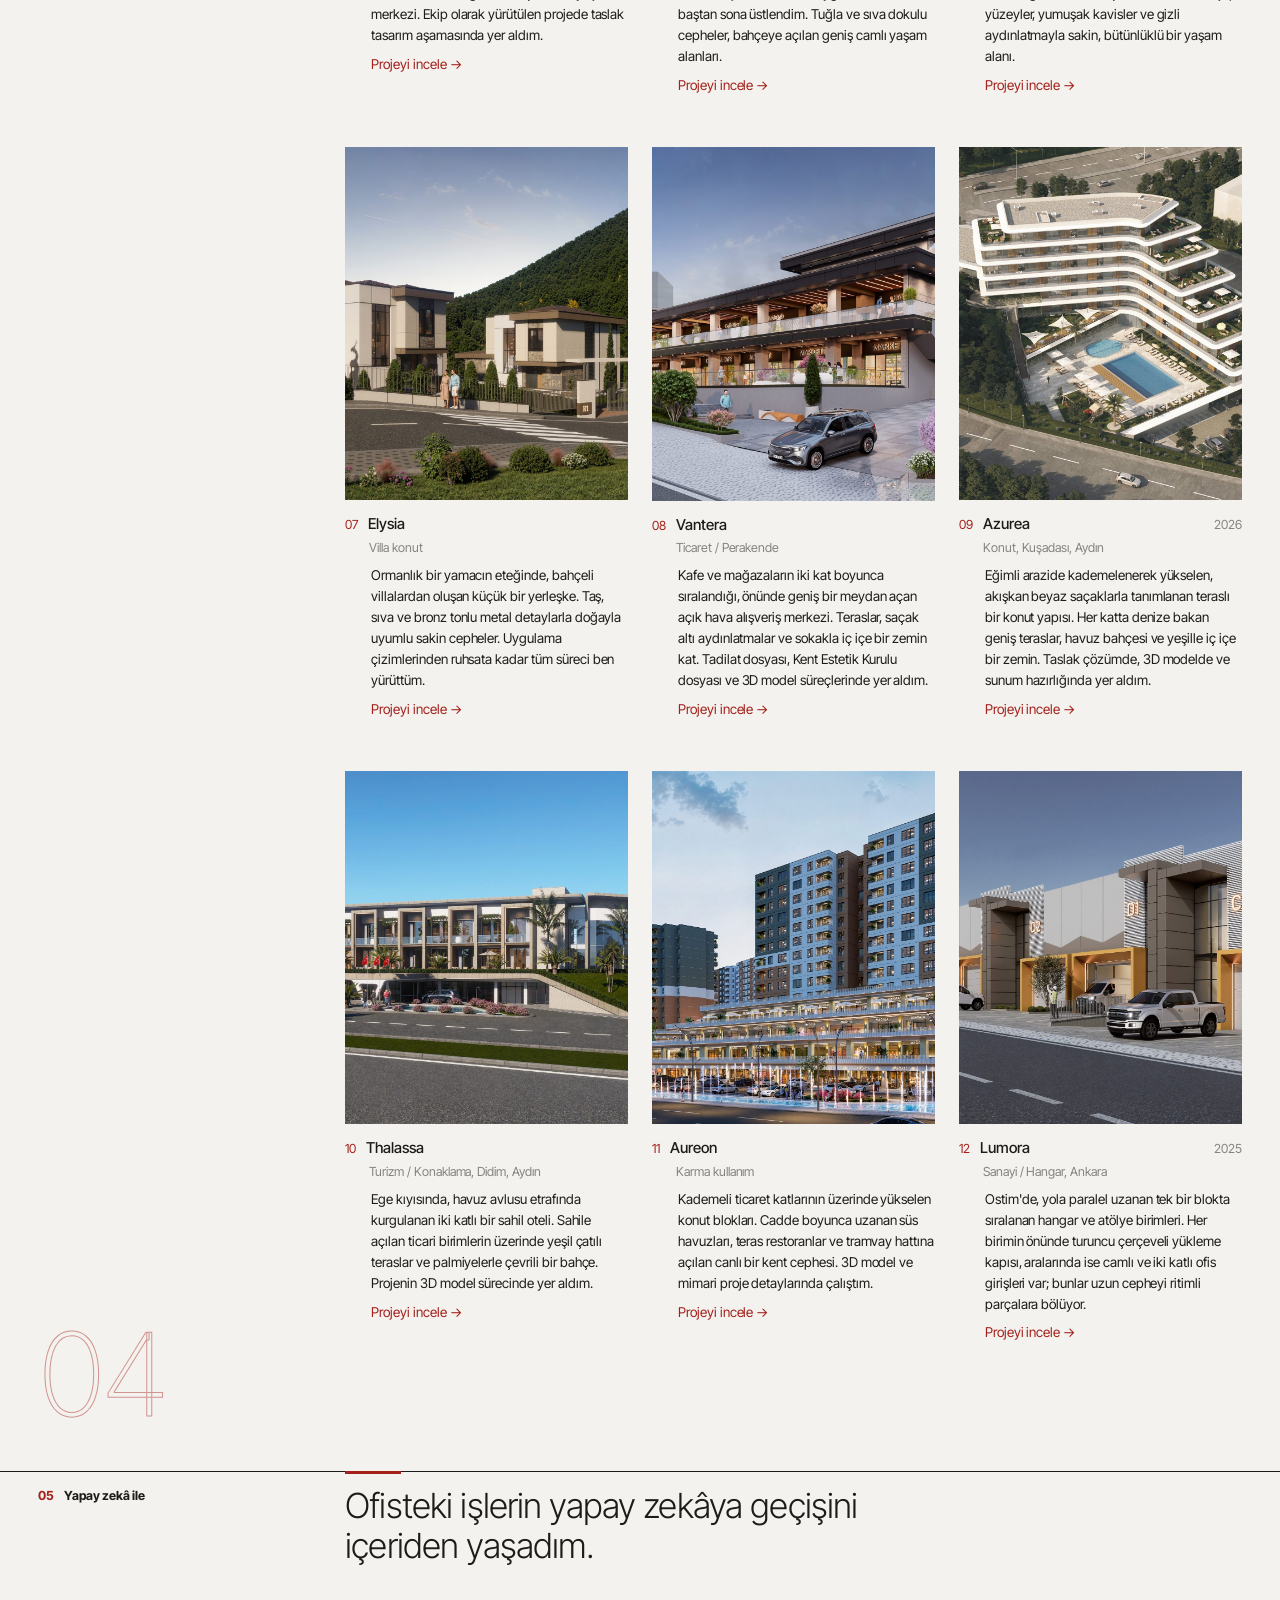
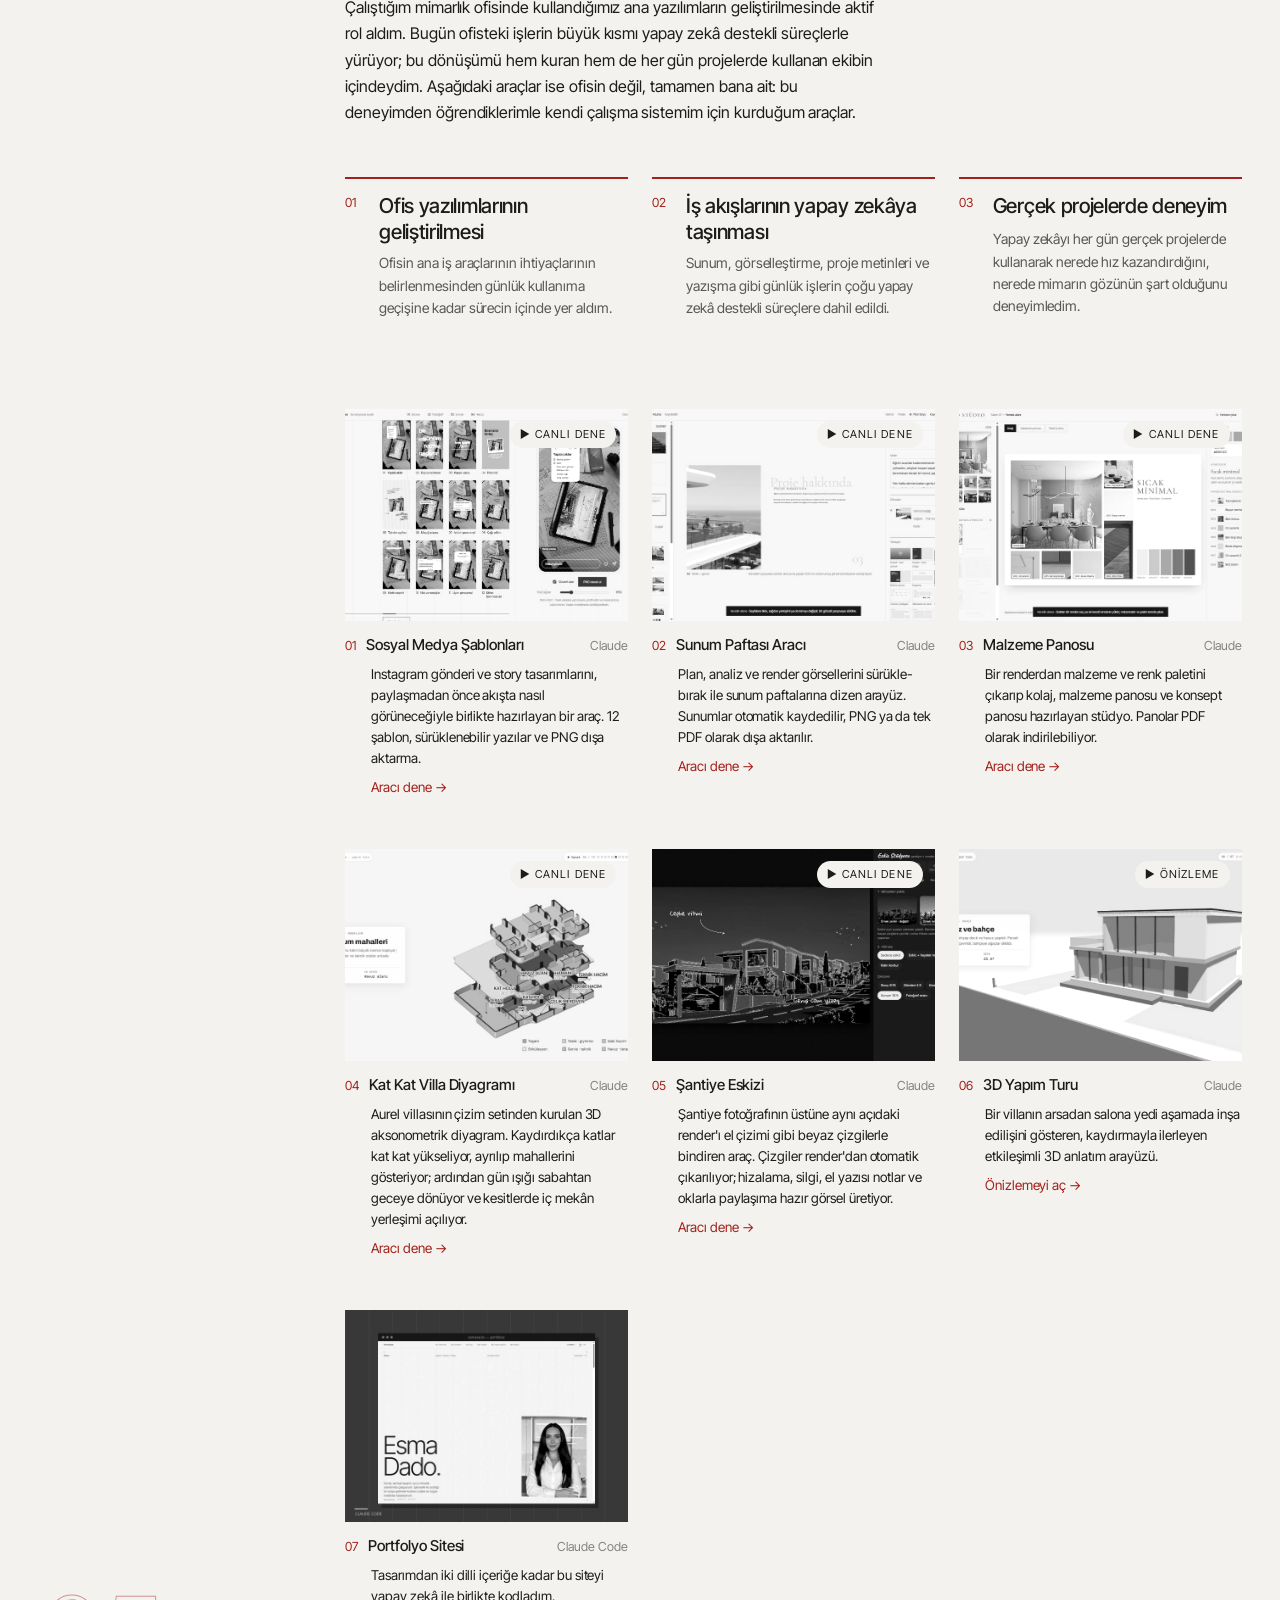
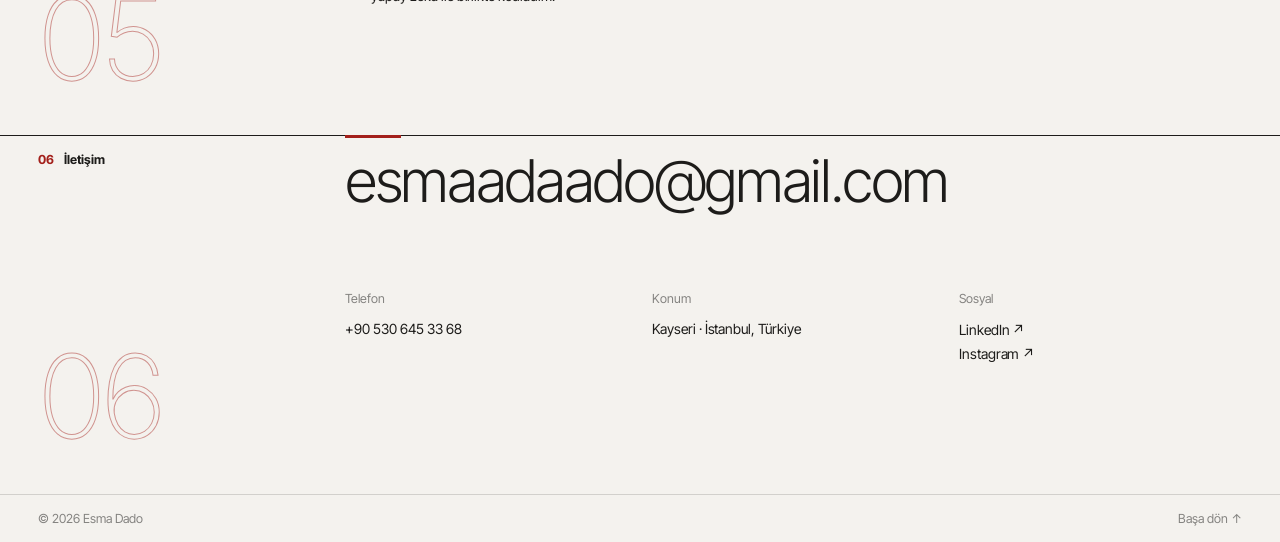
==== commit aca9d63c: "Riviera Hotel işini Serbest Mimar satırına taşı Co-Authored-By: Claude Opus 5.5 <noreply@anthropic.c" ====
--- a/index.html
+++ b/index.html
@@ -25,7 +25,7 @@
 <body>
   <!-- Sayfa, script.js tarafından data.js'e göre oluşturulur -->
   <div id="app"></div>
-  <script src="data.js?v=20261126c"></script>
+  <script src="data.js?v=20261126d"></script>
   <script src="script.js?v=20261122b"></script>
   <script src="editor.js?v=20261122b"></script>
 </body>
